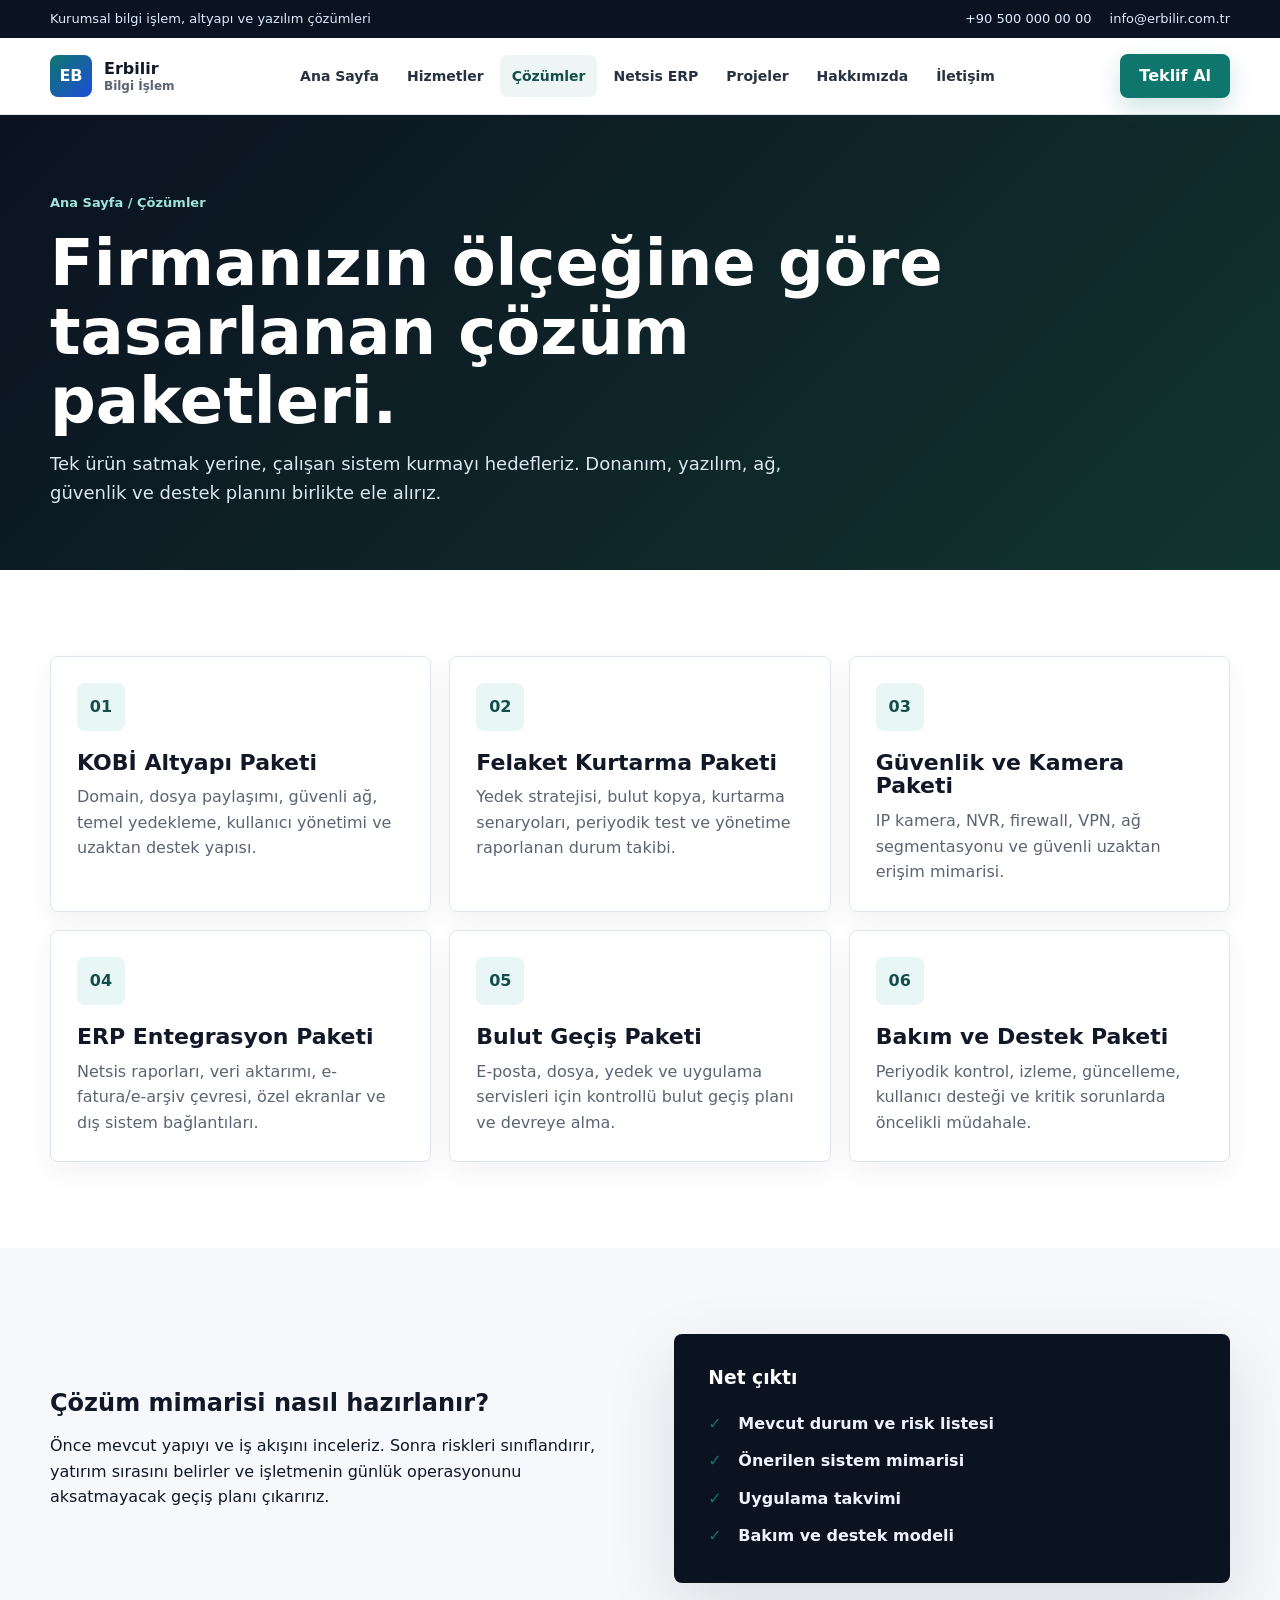
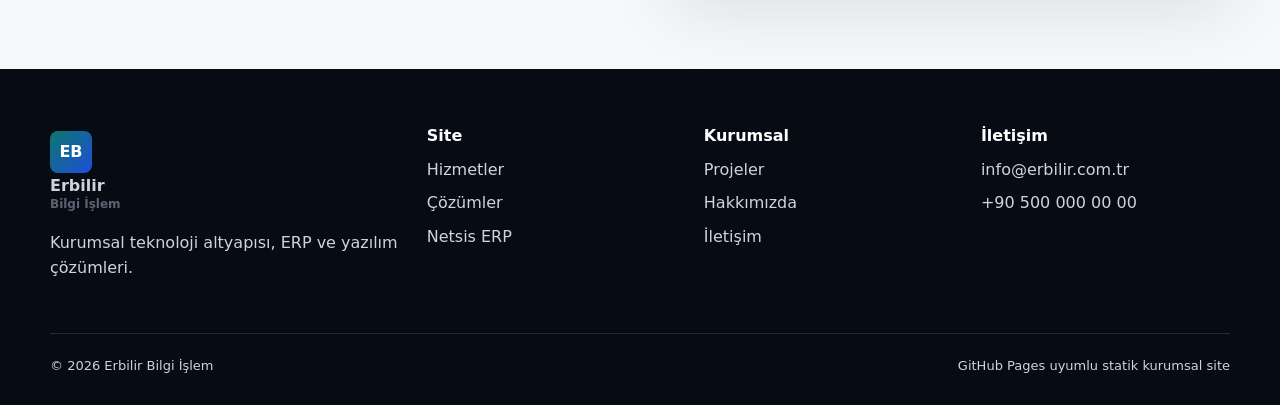
==== cozumler.html @ 72e5ed00 "Initial Erbilir corporate website" ====
<!doctype html>
<html lang="tr">
<head><meta charset="utf-8"><meta name="viewport" content="width=device-width, initial-scale=1"><title>Çözümler | Erbilir Bilgi İşlem</title><meta name="description" content="Erbilir'in kurumsal altyapı, yedekleme, güvenlik, kamera, ERP ve özel yazılım çözüm paketleri."><link rel="stylesheet" href="styles.css"></head>
<body>
  <div class="topbar"><div class="topbar-inner"><span>Kurumsal bilgi işlem, altyapı ve yazılım çözümleri</span><div class="topbar-links"><a href="tel:+905000000000">+90 500 000 00 00</a><a href="mailto:info@erbilir.com.tr">info@erbilir.com.tr</a></div></div></div>
  <header class="site-header"><div class="nav-inner"><a class="brand" href="index.html"><span class="brand-mark">EB</span><span>Erbilir<small>Bilgi İşlem</small></span></a><nav class="nav-links"><a href="index.html">Ana Sayfa</a><a href="hizmetler.html">Hizmetler</a><a href="cozumler.html">Çözümler</a><a href="netsis-erp.html">Netsis ERP</a><a href="projeler.html">Projeler</a><a href="hakkimizda.html">Hakkımızda</a><a href="iletisim.html">İletişim</a></nav><a class="nav-cta" href="iletisim.html">Teklif Al</a><button class="menu-toggle" type="button" aria-label="Menüyü aç">☰</button></div></header>
  <main>
    <section class="page-hero"><div class="container"><span class="breadcrumbs">Ana Sayfa / Çözümler</span><h1>Firmanızın ölçeğine göre tasarlanan çözüm paketleri.</h1><p>Tek ürün satmak yerine, çalışan sistem kurmayı hedefleriz. Donanım, yazılım, ağ, güvenlik ve destek planını birlikte ele alırız.</p></div></section>
    <section class="section">
      <div class="container">
        <div class="grid">
          <article class="card"><div class="icon">01</div><h3>KOBİ Altyapı Paketi</h3><p>Domain, dosya paylaşımı, güvenli ağ, temel yedekleme, kullanıcı yönetimi ve uzaktan destek yapısı.</p></article>
          <article class="card"><div class="icon">02</div><h3>Felaket Kurtarma Paketi</h3><p>Yedek stratejisi, bulut kopya, kurtarma senaryoları, periyodik test ve yönetime raporlanan durum takibi.</p></article>
          <article class="card"><div class="icon">03</div><h3>Güvenlik ve Kamera Paketi</h3><p>IP kamera, NVR, firewall, VPN, ağ segmentasyonu ve güvenli uzaktan erişim mimarisi.</p></article>
          <article class="card"><div class="icon">04</div><h3>ERP Entegrasyon Paketi</h3><p>Netsis raporları, veri aktarımı, e-fatura/e-arşiv çevresi, özel ekranlar ve dış sistem bağlantıları.</p></article>
          <article class="card"><div class="icon">05</div><h3>Bulut Geçiş Paketi</h3><p>E-posta, dosya, yedek ve uygulama servisleri için kontrollü bulut geçiş planı ve devreye alma.</p></article>
          <article class="card"><div class="icon">06</div><h3>Bakım ve Destek Paketi</h3><p>Periyodik kontrol, izleme, güncelleme, kullanıcı desteği ve kritik sorunlarda öncelikli müdahale.</p></article>
        </div>
      </div>
    </section>
    <section class="section alt"><div class="container split"><div><h2>Çözüm mimarisi nasıl hazırlanır?</h2><p>Önce mevcut yapıyı ve iş akışını inceleriz. Sonra riskleri sınıflandırır, yatırım sırasını belirler ve işletmenin günlük operasyonunu aksatmayacak geçiş planı çıkarırız.</p></div><div class="panel"><h3>Net çıktı</h3><ul class="check-list"><li>Mevcut durum ve risk listesi</li><li>Önerilen sistem mimarisi</li><li>Uygulama takvimi</li><li>Bakım ve destek modeli</li></ul></div></div></section>
  </main>
  <footer class="footer"><div class="container footer-grid"><div><a class="brand" href="index.html"><span class="brand-mark">EB</span><span>Erbilir<small>Bilgi İşlem</small></span></a><p>Kurumsal teknoloji altyapısı, ERP ve yazılım çözümleri.</p></div><div><strong>Site</strong><a href="hizmetler.html">Hizmetler</a><a href="cozumler.html">Çözümler</a><a href="netsis-erp.html">Netsis ERP</a></div><div><strong>Kurumsal</strong><a href="projeler.html">Projeler</a><a href="hakkimizda.html">Hakkımızda</a><a href="iletisim.html">İletişim</a></div><div><strong>İletişim</strong><a href="mailto:info@erbilir.com.tr">info@erbilir.com.tr</a><a href="tel:+905000000000">+90 500 000 00 00</a></div></div><div class="container footer-bottom"><span>© <span data-year></span> Erbilir Bilgi İşlem</span><span>GitHub Pages uyumlu statik kurumsal site</span></div></footer><script src="script.js"></script>
</body></html>
---- styles.css ----
:root {
  --ink: #111827;
  --muted: #5b6472;
  --line: #dfe5ec;
  --paper: #f6f8fb;
  --white: #ffffff;
  --brand: #0f766e;
  --brand-dark: #134e4a;
  --blue: #1d4ed8;
  --amber: #f59e0b;
  --shadow: 0 24px 70px rgba(17, 24, 39, .12);
  --radius: 8px;
}

* { box-sizing: border-box; }
html { scroll-behavior: smooth; }
body {
  margin: 0;
  color: var(--ink);
  background: var(--white);
  font-family: Inter, ui-sans-serif, system-ui, -apple-system, BlinkMacSystemFont, "Segoe UI", Arial, sans-serif;
  line-height: 1.6;
}
a { color: inherit; text-decoration: none; }
img { display: block; max-width: 100%; }

.topbar {
  background: #0b1220;
  color: #dbeafe;
  font-size: 13px;
}
.topbar-inner, .nav-inner, .container {
  width: min(1180px, calc(100% - 40px));
  margin: 0 auto;
}
.topbar-inner {
  min-height: 38px;
  display: flex;
  align-items: center;
  justify-content: space-between;
  gap: 18px;
}
.topbar-links { display: flex; gap: 18px; flex-wrap: wrap; }

.site-header {
  position: sticky;
  top: 0;
  z-index: 30;
  background: rgba(255, 255, 255, .94);
  border-bottom: 1px solid var(--line);
  backdrop-filter: blur(14px);
}
.nav-inner {
  height: 76px;
  display: flex;
  align-items: center;
  justify-content: space-between;
  gap: 22px;
}
.brand {
  display: inline-flex;
  align-items: center;
  gap: 12px;
  font-weight: 900;
  letter-spacing: 0;
}
.brand-mark {
  width: 42px;
  height: 42px;
  display: grid;
  place-items: center;
  color: #fff;
  border-radius: 8px;
  background: linear-gradient(135deg, var(--brand), var(--blue));
  font-weight: 900;
}
.brand small {
  display: block;
  color: var(--muted);
  font-size: 12px;
  font-weight: 700;
  margin-top: -4px;
}
.nav-links {
  display: flex;
  align-items: center;
  gap: 4px;
}
.nav-links a {
  padding: 10px 12px;
  border-radius: 8px;
  color: #263241;
  font-size: 14px;
  font-weight: 750;
}
.nav-links a:hover, .nav-links a.active { background: #eef6f5; color: var(--brand-dark); }
.nav-cta, .btn {
  display: inline-flex;
  align-items: center;
  justify-content: center;
  min-height: 44px;
  padding: 0 18px;
  border-radius: 8px;
  border: 1px solid transparent;
  background: var(--brand);
  color: #fff;
  font-weight: 850;
  box-shadow: 0 10px 24px rgba(15, 118, 110, .20);
}
.btn.secondary {
  background: #fff;
  color: var(--ink);
  border-color: var(--line);
  box-shadow: none;
}
.menu-toggle {
  display: none;
  width: 44px;
  height: 44px;
  border: 1px solid var(--line);
  border-radius: 8px;
  background: #fff;
  font-size: 24px;
}

.hero {
  position: relative;
  min-height: calc(100vh - 114px);
  display: grid;
  align-items: center;
  overflow: hidden;
  color: #fff;
  background: #0b1220;
}
.hero::before {
  content: "";
  position: absolute;
  inset: 0;
  background: linear-gradient(90deg, rgba(8, 15, 29, .88), rgba(8, 15, 29, .54), rgba(8, 15, 29, .22)), url("assets/img/erbilir-hero.png") center/cover no-repeat;
}
.hero .container {
  position: relative;
  padding: 80px 0 58px;
}
.eyebrow {
  display: inline-flex;
  gap: 8px;
  align-items: center;
  color: #9ee4dc;
  font-weight: 900;
  text-transform: uppercase;
  font-size: 12px;
  letter-spacing: .08em;
}
h1, h2, h3 { line-height: 1.08; margin: 0; letter-spacing: 0; }
.hero h1 {
  max-width: 820px;
  margin: 16px 0 20px;
  font-size: clamp(42px, 6vw, 82px);
}
.hero p {
  max-width: 690px;
  color: #dce7f3;
  font-size: 19px;
  margin: 0 0 30px;
}
.hero-actions { display: flex; gap: 12px; flex-wrap: wrap; }
.hero-metrics {
  display: grid;
  grid-template-columns: repeat(4, minmax(0, 1fr));
  gap: 1px;
  margin-top: 58px;
  border: 1px solid rgba(255,255,255,.18);
  background: rgba(255,255,255,.12);
  backdrop-filter: blur(12px);
}
.metric {
  padding: 22px;
  background: rgba(6, 12, 24, .35);
}
.metric strong { display: block; font-size: 28px; }
.metric span { color: #cbd5e1; font-size: 13px; font-weight: 750; }

.section { padding: 86px 0; }
.section.alt { background: var(--paper); }
.section-head {
  display: flex;
  justify-content: space-between;
  gap: 34px;
  align-items: end;
  margin-bottom: 34px;
}
.section-head h2 { font-size: clamp(30px, 4vw, 48px); max-width: 760px; }
.section-head p { color: var(--muted); max-width: 460px; margin: 0; }
.grid {
  display: grid;
  grid-template-columns: repeat(3, minmax(0, 1fr));
  gap: 18px;
}
.card {
  background: #fff;
  border: 1px solid var(--line);
  border-radius: var(--radius);
  padding: 26px;
  box-shadow: 0 10px 28px rgba(17, 24, 39, .05);
}
.card h3 { font-size: 22px; margin-bottom: 10px; }
.card p { color: var(--muted); margin: 0; }
.icon {
  width: 48px;
  height: 48px;
  display: grid;
  place-items: center;
  border-radius: 8px;
  background: #e8f7f5;
  color: var(--brand-dark);
  font-weight: 900;
  margin-bottom: 20px;
}
.split {
  display: grid;
  grid-template-columns: 1.02fr .98fr;
  gap: 46px;
  align-items: center;
}
.panel {
  background: #0b1220;
  color: #fff;
  border-radius: 8px;
  padding: 34px;
  box-shadow: var(--shadow);
}
.panel p { color: #cbd5e1; }
.check-list {
  display: grid;
  gap: 12px;
  padding: 0;
  margin: 22px 0 0;
  list-style: none;
}
.check-list li {
  padding-left: 30px;
  position: relative;
  color: #334155;
  font-weight: 650;
}
.check-list li::before {
  content: "✓";
  position: absolute;
  left: 0;
  color: var(--brand);
  font-weight: 900;
}
.panel .check-list li { color: #eef2ff; }

.page-hero {
  background: linear-gradient(135deg, #0b1220, #12342f);
  color: #fff;
  padding: 74px 0 62px;
}
.page-hero h1 { font-size: clamp(38px, 5vw, 64px); max-width: 900px; margin: 14px 0; }
.page-hero p { color: #dce7f3; max-width: 760px; font-size: 18px; margin: 0; }
.breadcrumbs { color: #9ee4dc; font-size: 13px; font-weight: 850; }

.service-row {
  display: grid;
  grid-template-columns: 280px 1fr;
  gap: 28px;
  padding: 28px 0;
  border-top: 1px solid var(--line);
}
.service-row h3 { font-size: 25px; }
.tags { display: flex; gap: 8px; flex-wrap: wrap; margin-top: 16px; }
.tag {
  border: 1px solid var(--line);
  border-radius: 999px;
  padding: 6px 10px;
  color: #465568;
  font-size: 13px;
  font-weight: 750;
  background: #fff;
}

.cta {
  background: #0b1220;
  color: #fff;
}
.cta .container {
  display: flex;
  justify-content: space-between;
  gap: 30px;
  align-items: center;
}
.cta h2 { font-size: clamp(30px, 4vw, 46px); max-width: 760px; }
.cta p { color: #cbd5e1; margin: 12px 0 0; max-width: 680px; }

.footer {
  background: #070b14;
  color: #cbd5e1;
  padding: 54px 0 28px;
}
.footer-grid {
  display: grid;
  grid-template-columns: 1.4fr repeat(3, 1fr);
  gap: 28px;
}
.footer h3, .footer strong { color: #fff; }
.footer a { display: block; color: #cbd5e1; margin: 8px 0; }
.footer-bottom {
  margin-top: 36px;
  padding-top: 22px;
  border-top: 1px solid rgba(255,255,255,.12);
  display: flex;
  justify-content: space-between;
  gap: 18px;
  flex-wrap: wrap;
  font-size: 13px;
}

.contact-grid {
  display: grid;
  grid-template-columns: .9fr 1.1fr;
  gap: 28px;
}
.form {
  display: grid;
  gap: 14px;
}
.form input, .form textarea, .form select {
  width: 100%;
  border: 1px solid var(--line);
  border-radius: 8px;
  min-height: 48px;
  padding: 12px 14px;
  font: inherit;
}
.form textarea { min-height: 150px; resize: vertical; }

@media (max-width: 920px) {
  .topbar-inner { align-items: flex-start; padding: 10px 0; flex-direction: column; }
  .menu-toggle { display: inline-grid; place-items: center; }
  .nav-links {
    position: fixed;
    inset: 114px 16px auto 16px;
    display: none;
    flex-direction: column;
    align-items: stretch;
    padding: 14px;
    background: #fff;
    border: 1px solid var(--line);
    border-radius: 8px;
    box-shadow: var(--shadow);
  }
  .nav-links.open { display: flex; }
  .nav-links a { padding: 13px 14px; }
  .nav-cta { display: none; }
  .hero-metrics, .grid, .split, .contact-grid, .footer-grid, .cta .container {
    grid-template-columns: 1fr;
  }
  .cta .container { display: grid; }
  .section-head { display: block; }
  .section-head p { margin-top: 14px; }
  .service-row { grid-template-columns: 1fr; gap: 10px; }
}

@media (max-width: 560px) {
  .topbar-inner, .nav-inner, .container { width: min(100% - 28px, 1180px); }
  .brand small { display: none; }
  .hero { min-height: auto; }
  .hero .container { padding: 68px 0 42px; }
  .hero-actions .btn { width: 100%; }
  .metric { padding: 18px; }
  .section { padding: 62px 0; }
  .card, .panel { padding: 22px; }
}
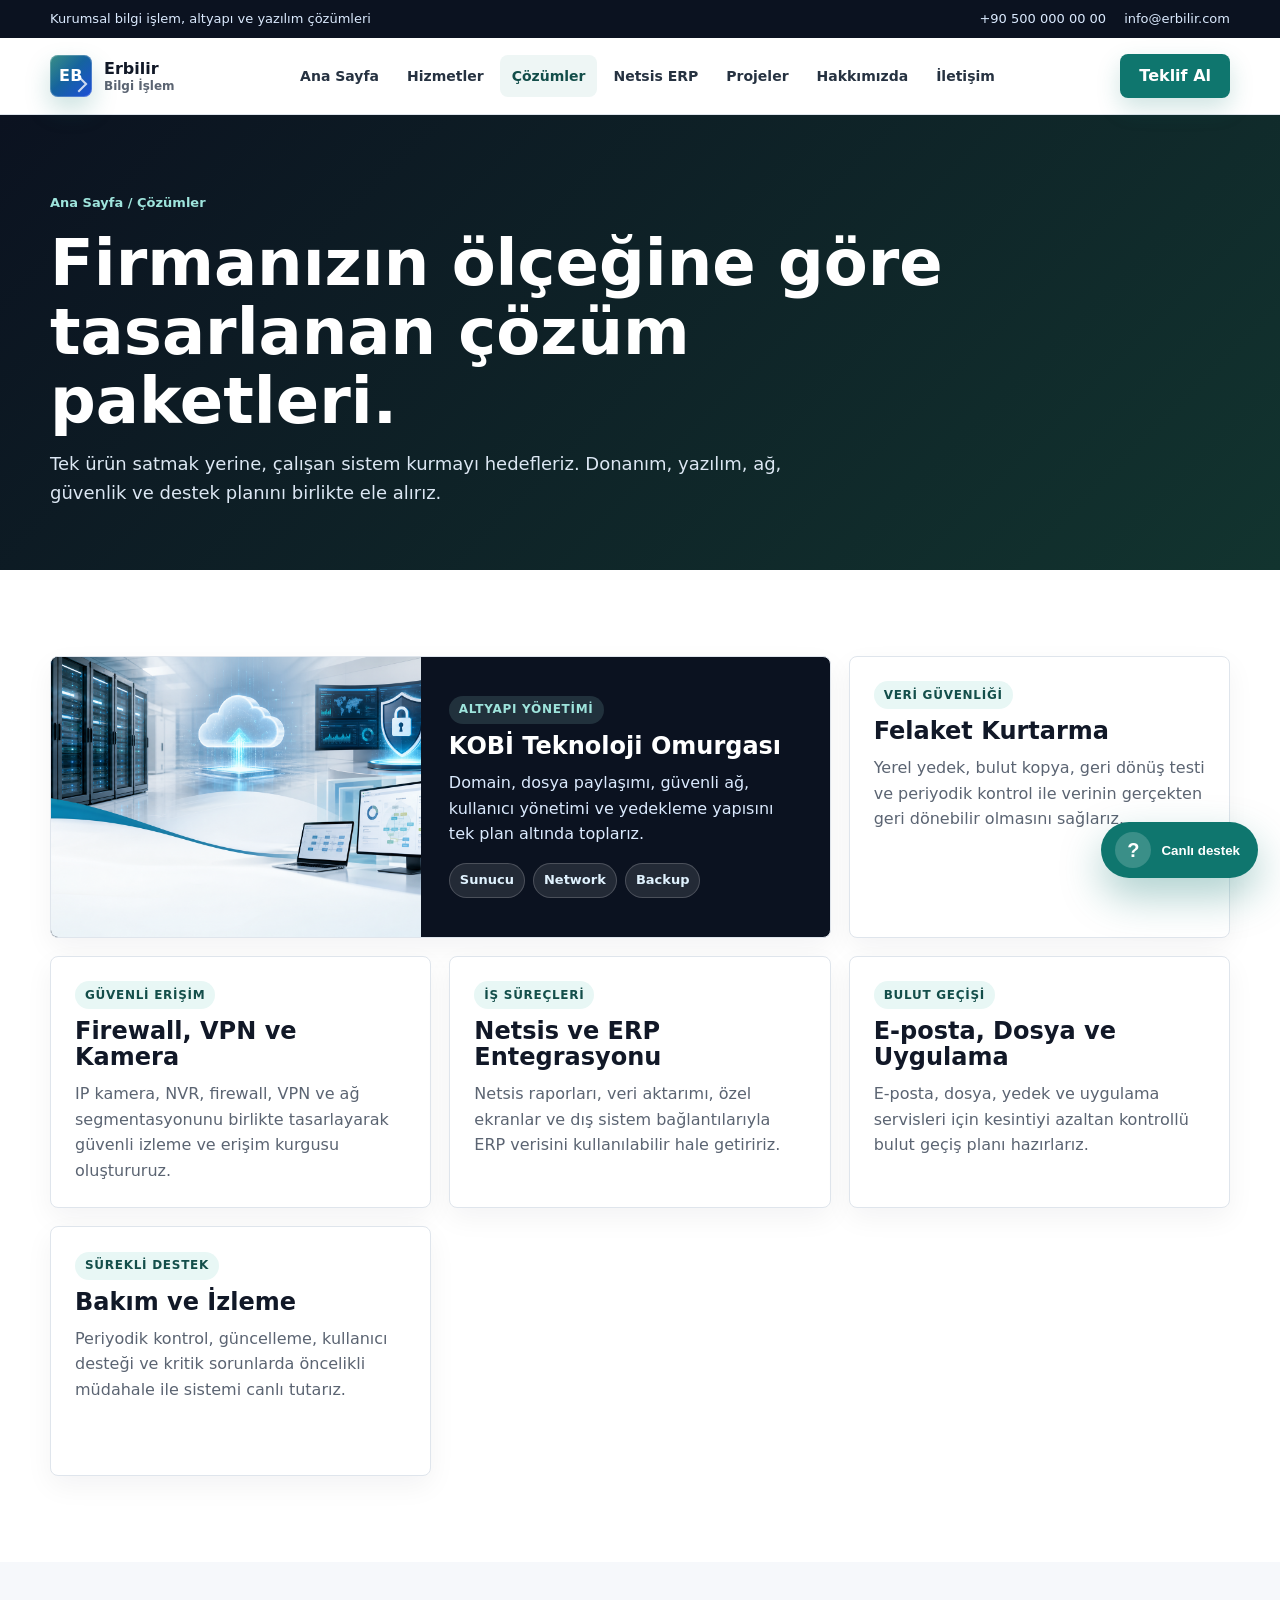
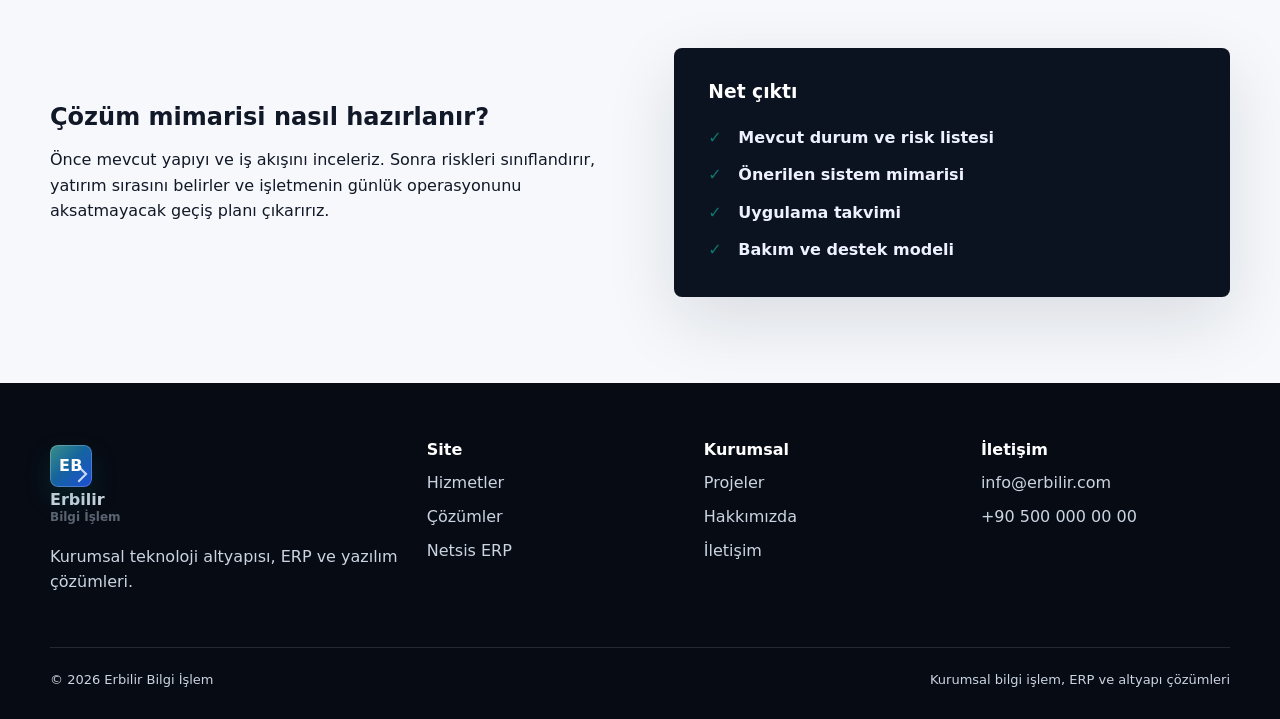
==== commit c2f3719e: "Refresh site visuals and support widget" ====
--- a/cozumler.html
+++ b/cozumler.html
@@ -1,24 +1,24 @@
 <!doctype html>
 <html lang="tr">
-<head><meta charset="utf-8"><meta name="viewport" content="width=device-width, initial-scale=1"><title>Çözümler | Erbilir Bilgi İşlem</title><meta name="description" content="Erbilir'in kurumsal altyapı, yedekleme, güvenlik, kamera, ERP ve özel yazılım çözüm paketleri."><link rel="stylesheet" href="styles.css"></head>
+<head><meta charset="utf-8"><meta name="viewport" content="width=device-width, initial-scale=1"><title>Çözümler | Erbilir Bilgi İşlem</title><meta name="description" content="Erbilir'in kurumsal altyapı, yedekleme, güvenlik, kamera, ERP ve özel yazılım çözüm paketleri."><link rel="icon" href="assets/img/erbilir-logo.svg" type="image/svg+xml"><link rel="stylesheet" href="styles.css"></head>
 <body>
-  <div class="topbar"><div class="topbar-inner"><span>Kurumsal bilgi işlem, altyapı ve yazılım çözümleri</span><div class="topbar-links"><a href="tel:+905000000000">+90 500 000 00 00</a><a href="mailto:info@erbilir.com.tr">info@erbilir.com.tr</a></div></div></div>
+  <div class="topbar"><div class="topbar-inner"><span>Kurumsal bilgi işlem, altyapı ve yazılım çözümleri</span><div class="topbar-links"><a href="tel:+905000000000">+90 500 000 00 00</a><a href="mailto:info@erbilir.com">info@erbilir.com</a></div></div></div>
   <header class="site-header"><div class="nav-inner"><a class="brand" href="index.html"><span class="brand-mark">EB</span><span>Erbilir<small>Bilgi İşlem</small></span></a><nav class="nav-links"><a href="index.html">Ana Sayfa</a><a href="hizmetler.html">Hizmetler</a><a href="cozumler.html">Çözümler</a><a href="netsis-erp.html">Netsis ERP</a><a href="projeler.html">Projeler</a><a href="hakkimizda.html">Hakkımızda</a><a href="iletisim.html">İletişim</a></nav><a class="nav-cta" href="iletisim.html">Teklif Al</a><button class="menu-toggle" type="button" aria-label="Menüyü aç">☰</button></div></header>
   <main>
     <section class="page-hero"><div class="container"><span class="breadcrumbs">Ana Sayfa / Çözümler</span><h1>Firmanızın ölçeğine göre tasarlanan çözüm paketleri.</h1><p>Tek ürün satmak yerine, çalışan sistem kurmayı hedefleriz. Donanım, yazılım, ağ, güvenlik ve destek planını birlikte ele alırız.</p></div></section>
     <section class="section">
       <div class="container">
-        <div class="grid">
-          <article class="card"><div class="icon">01</div><h3>KOBİ Altyapı Paketi</h3><p>Domain, dosya paylaşımı, güvenli ağ, temel yedekleme, kullanıcı yönetimi ve uzaktan destek yapısı.</p></article>
-          <article class="card"><div class="icon">02</div><h3>Felaket Kurtarma Paketi</h3><p>Yedek stratejisi, bulut kopya, kurtarma senaryoları, periyodik test ve yönetime raporlanan durum takibi.</p></article>
-          <article class="card"><div class="icon">03</div><h3>Güvenlik ve Kamera Paketi</h3><p>IP kamera, NVR, firewall, VPN, ağ segmentasyonu ve güvenli uzaktan erişim mimarisi.</p></article>
-          <article class="card"><div class="icon">04</div><h3>ERP Entegrasyon Paketi</h3><p>Netsis raporları, veri aktarımı, e-fatura/e-arşiv çevresi, özel ekranlar ve dış sistem bağlantıları.</p></article>
-          <article class="card"><div class="icon">05</div><h3>Bulut Geçiş Paketi</h3><p>E-posta, dosya, yedek ve uygulama servisleri için kontrollü bulut geçiş planı ve devreye alma.</p></article>
-          <article class="card"><div class="icon">06</div><h3>Bakım ve Destek Paketi</h3><p>Periyodik kontrol, izleme, güncelleme, kullanıcı desteği ve kritik sorunlarda öncelikli müdahale.</p></article>
+        <div class="visual-grid">
+          <article class="solution-card featured"><img src="assets/img/solutions-visual.png" alt="Sunucu, bulut yedekleme ve güvenlik altyapısı görseli"><div><span class="solution-kicker">Altyapı yönetimi</span><h3>KOBİ Teknoloji Omurgası</h3><p>Domain, dosya paylaşımı, güvenli ağ, kullanıcı yönetimi ve yedekleme yapısını tek plan altında toplarız.</p><div class="tags"><span class="tag">Sunucu</span><span class="tag">Network</span><span class="tag">Backup</span></div></div></article>
+          <article class="solution-card"><span class="solution-kicker">Veri güvenliği</span><h3>Felaket Kurtarma</h3><p>Yerel yedek, bulut kopya, geri dönüş testi ve periyodik kontrol ile verinin gerçekten geri dönebilir olmasını sağlarız.</p></article>
+          <article class="solution-card"><span class="solution-kicker">Güvenli erişim</span><h3>Firewall, VPN ve Kamera</h3><p>IP kamera, NVR, firewall, VPN ve ağ segmentasyonunu birlikte tasarlayarak güvenli izleme ve erişim kurgusu oluştururuz.</p></article>
+          <article class="solution-card"><span class="solution-kicker">İş süreçleri</span><h3>Netsis ve ERP Entegrasyonu</h3><p>Netsis raporları, veri aktarımı, özel ekranlar ve dış sistem bağlantılarıyla ERP verisini kullanılabilir hale getiririz.</p></article>
+          <article class="solution-card"><span class="solution-kicker">Bulut geçişi</span><h3>E-posta, Dosya ve Uygulama</h3><p>E-posta, dosya, yedek ve uygulama servisleri için kesintiyi azaltan kontrollü bulut geçiş planı hazırlarız.</p></article>
+          <article class="solution-card"><span class="solution-kicker">Sürekli destek</span><h3>Bakım ve İzleme</h3><p>Periyodik kontrol, güncelleme, kullanıcı desteği ve kritik sorunlarda öncelikli müdahale ile sistemi canlı tutarız.</p></article>
         </div>
       </div>
     </section>
     <section class="section alt"><div class="container split"><div><h2>Çözüm mimarisi nasıl hazırlanır?</h2><p>Önce mevcut yapıyı ve iş akışını inceleriz. Sonra riskleri sınıflandırır, yatırım sırasını belirler ve işletmenin günlük operasyonunu aksatmayacak geçiş planı çıkarırız.</p></div><div class="panel"><h3>Net çıktı</h3><ul class="check-list"><li>Mevcut durum ve risk listesi</li><li>Önerilen sistem mimarisi</li><li>Uygulama takvimi</li><li>Bakım ve destek modeli</li></ul></div></div></section>
   </main>
-  <footer class="footer"><div class="container footer-grid"><div><a class="brand" href="index.html"><span class="brand-mark">EB</span><span>Erbilir<small>Bilgi İşlem</small></span></a><p>Kurumsal teknoloji altyapısı, ERP ve yazılım çözümleri.</p></div><div><strong>Site</strong><a href="hizmetler.html">Hizmetler</a><a href="cozumler.html">Çözümler</a><a href="netsis-erp.html">Netsis ERP</a></div><div><strong>Kurumsal</strong><a href="projeler.html">Projeler</a><a href="hakkimizda.html">Hakkımızda</a><a href="iletisim.html">İletişim</a></div><div><strong>İletişim</strong><a href="mailto:info@erbilir.com.tr">info@erbilir.com.tr</a><a href="tel:+905000000000">+90 500 000 00 00</a></div></div><div class="container footer-bottom"><span>© <span data-year></span> Erbilir Bilgi İşlem</span><span>GitHub Pages uyumlu statik kurumsal site</span></div></footer><script src="script.js"></script>
+  <footer class="footer"><div class="container footer-grid"><div><a class="brand" href="index.html"><span class="brand-mark">EB</span><span>Erbilir<small>Bilgi İşlem</small></span></a><p>Kurumsal teknoloji altyapısı, ERP ve yazılım çözümleri.</p></div><div><strong>Site</strong><a href="hizmetler.html">Hizmetler</a><a href="cozumler.html">Çözümler</a><a href="netsis-erp.html">Netsis ERP</a></div><div><strong>Kurumsal</strong><a href="projeler.html">Projeler</a><a href="hakkimizda.html">Hakkımızda</a><a href="iletisim.html">İletişim</a></div><div><strong>İletişim</strong><a href="mailto:info@erbilir.com">info@erbilir.com</a><a href="tel:+905000000000">+90 500 000 00 00</a></div></div><div class="container footer-bottom"><span>© <span data-year></span> Erbilir Bilgi İşlem</span><span>Kurumsal bilgi işlem, ERP ve altyapı çözümleri</span></div></footer><script src="script.js"></script>
 </body></html>
--- a/styles.css
+++ b/styles.css
@@ -71,8 +71,26 @@
   place-items: center;
   color: #fff;
   border-radius: 8px;
-  background: linear-gradient(135deg, var(--brand), var(--blue));
+  background:
+    linear-gradient(135deg, rgba(255,255,255,.18), transparent 46%),
+    linear-gradient(135deg, var(--brand), var(--blue));
   font-weight: 900;
+  letter-spacing: .03em;
+  position: relative;
+  overflow: hidden;
+  box-shadow: inset 0 0 0 1px rgba(255,255,255,.22), 0 12px 26px rgba(15, 118, 110, .22);
+}
+.brand-mark::after {
+  content: "";
+  position: absolute;
+  right: 7px;
+  bottom: 7px;
+  width: 10px;
+  height: 10px;
+  border: 2px solid rgba(255,255,255,.78);
+  border-left: 0;
+  border-top: 0;
+  transform: rotate(-45deg);
 }
 .brand small {
   display: block;
@@ -197,6 +215,12 @@
   grid-template-columns: repeat(3, minmax(0, 1fr));
   gap: 18px;
 }
+.visual-grid,
+.project-grid {
+  display: grid;
+  grid-template-columns: repeat(3, minmax(0, 1fr));
+  gap: 18px;
+}
 .card {
   background: #fff;
   border: 1px solid var(--line);
@@ -216,6 +240,80 @@
   color: var(--brand-dark);
   font-weight: 900;
   margin-bottom: 20px;
+}
+.solution-card,
+.project-card {
+  min-height: 250px;
+  background: #fff;
+  border: 1px solid var(--line);
+  border-radius: 8px;
+  overflow: hidden;
+  box-shadow: 0 10px 28px rgba(17, 24, 39, .05);
+  padding: 24px;
+}
+.solution-card.featured,
+.project-card.wide {
+  grid-column: span 2;
+  padding: 0;
+  display: grid;
+  grid-template-columns: .95fr 1.05fr;
+  align-items: stretch;
+  background: #0b1220;
+  color: #fff;
+}
+.solution-card img,
+.project-card img {
+  width: 100%;
+  height: 100%;
+  min-height: 280px;
+  object-fit: cover;
+}
+.solution-card.featured > div,
+.project-card.wide > div {
+  padding: 28px;
+  align-self: center;
+}
+.solution-card h3,
+.project-card h3 {
+  font-size: 24px;
+  margin: 10px 0;
+}
+.solution-card p,
+.project-card p {
+  color: var(--muted);
+  margin: 0;
+}
+.solution-card.featured p,
+.project-card.wide p {
+  color: #dbeafe;
+}
+.solution-card.featured .tag {
+  background: rgba(255,255,255,.1);
+  border-color: rgba(255,255,255,.18);
+  color: #e0f2fe;
+}
+.solution-kicker,
+.project-type {
+  display: inline-flex;
+  align-items: center;
+  min-height: 28px;
+  padding: 0 10px;
+  border-radius: 999px;
+  background: #e8f7f5;
+  color: var(--brand-dark);
+  font-size: 12px;
+  font-weight: 900;
+  text-transform: uppercase;
+  letter-spacing: .06em;
+}
+.solution-card.featured .solution-kicker,
+.project-card.wide .solution-kicker {
+  background: rgba(158, 228, 220, .15);
+  color: #9ee4dc;
+}
+.project-type {
+  background: #eef2ff;
+  color: #1e3a8a;
 }
 .split {
   display: grid;
@@ -335,6 +433,115 @@
   font: inherit;
 }
 .form textarea { min-height: 150px; resize: vertical; }
+
+.support-widget {
+  position: fixed;
+  right: 22px;
+  bottom: 22px;
+  z-index: 80;
+  font: inherit;
+}
+.support-toggle {
+  min-height: 56px;
+  border: 0;
+  border-radius: 999px;
+  padding: 0 18px 0 14px;
+  display: inline-flex;
+  align-items: center;
+  gap: 10px;
+  background: #0f766e;
+  color: #fff;
+  font-weight: 900;
+  box-shadow: 0 18px 42px rgba(15, 118, 110, .34);
+  cursor: pointer;
+}
+.support-toggle-icon {
+  width: 36px;
+  height: 36px;
+  border-radius: 999px;
+  display: grid;
+  place-items: center;
+  background: rgba(255,255,255,.18);
+  font-size: 20px;
+  line-height: 1;
+}
+.support-panel {
+  position: absolute;
+  right: 0;
+  bottom: 72px;
+  width: min(360px, calc(100vw - 32px));
+  background: #fff;
+  color: var(--ink);
+  border: 1px solid var(--line);
+  border-radius: 8px;
+  overflow: hidden;
+  box-shadow: var(--shadow);
+  transform: translateY(12px);
+  opacity: 0;
+  pointer-events: none;
+  transition: opacity .18s ease, transform .18s ease;
+}
+.support-widget.open .support-panel {
+  transform: translateY(0);
+  opacity: 1;
+  pointer-events: auto;
+}
+.support-head {
+  padding: 18px;
+  background: #0b1220;
+  color: #fff;
+  display: flex;
+  align-items: flex-start;
+  justify-content: space-between;
+  gap: 16px;
+}
+.support-head strong { display: block; font-size: 17px; line-height: 1.2; }
+.support-head span { color: #cbd5e1; font-size: 13px; }
+.support-close {
+  width: 34px;
+  height: 34px;
+  border: 1px solid rgba(255,255,255,.2);
+  border-radius: 8px;
+  background: rgba(255,255,255,.08);
+  color: #fff;
+  font-size: 22px;
+  line-height: 1;
+  cursor: pointer;
+}
+.support-form {
+  display: grid;
+  gap: 10px;
+  padding: 16px;
+}
+.support-form input,
+.support-form textarea {
+  width: 100%;
+  border: 1px solid var(--line);
+  border-radius: 8px;
+  min-height: 44px;
+  padding: 10px 12px;
+  font: inherit;
+}
+.support-form textarea {
+  min-height: 96px;
+  resize: vertical;
+}
+.support-actions {
+  display: grid;
+  grid-template-columns: 1fr 1fr;
+  gap: 10px;
+}
+.support-actions .btn {
+  width: 100%;
+  min-height: 42px;
+  padding: 0 12px;
+  font-size: 14px;
+}
+.support-meta {
+  padding: 0 16px 16px;
+  color: var(--muted);
+  font-size: 12px;
+}
 
 @media (max-width: 920px) {
   .topbar-inner { align-items: flex-start; padding: 10px 0; flex-direction: column; }
@@ -354,8 +561,18 @@
   .nav-links.open { display: flex; }
   .nav-links a { padding: 13px 14px; }
   .nav-cta { display: none; }
-  .hero-metrics, .grid, .split, .contact-grid, .footer-grid, .cta .container {
+  .hero-metrics, .grid, .visual-grid, .project-grid, .split, .contact-grid, .footer-grid, .cta .container {
     grid-template-columns: 1fr;
+  }
+  .solution-card.featured,
+  .project-card.wide {
+    grid-column: auto;
+    grid-template-columns: 1fr;
+  }
+  .solution-card img,
+  .project-card img {
+    min-height: 220px;
+    aspect-ratio: 16 / 10;
   }
   .cta .container { display: grid; }
   .section-head { display: block; }
@@ -372,4 +589,16 @@
   .metric { padding: 18px; }
   .section { padding: 62px 0; }
   .card, .panel { padding: 22px; }
-}
+  .support-widget {
+    right: 14px;
+    bottom: 14px;
+  }
+  .support-toggle {
+    min-height: 52px;
+    padding-right: 14px;
+  }
+  .support-toggle-text { display: none; }
+  .support-panel {
+    bottom: 66px;
+  }
+}
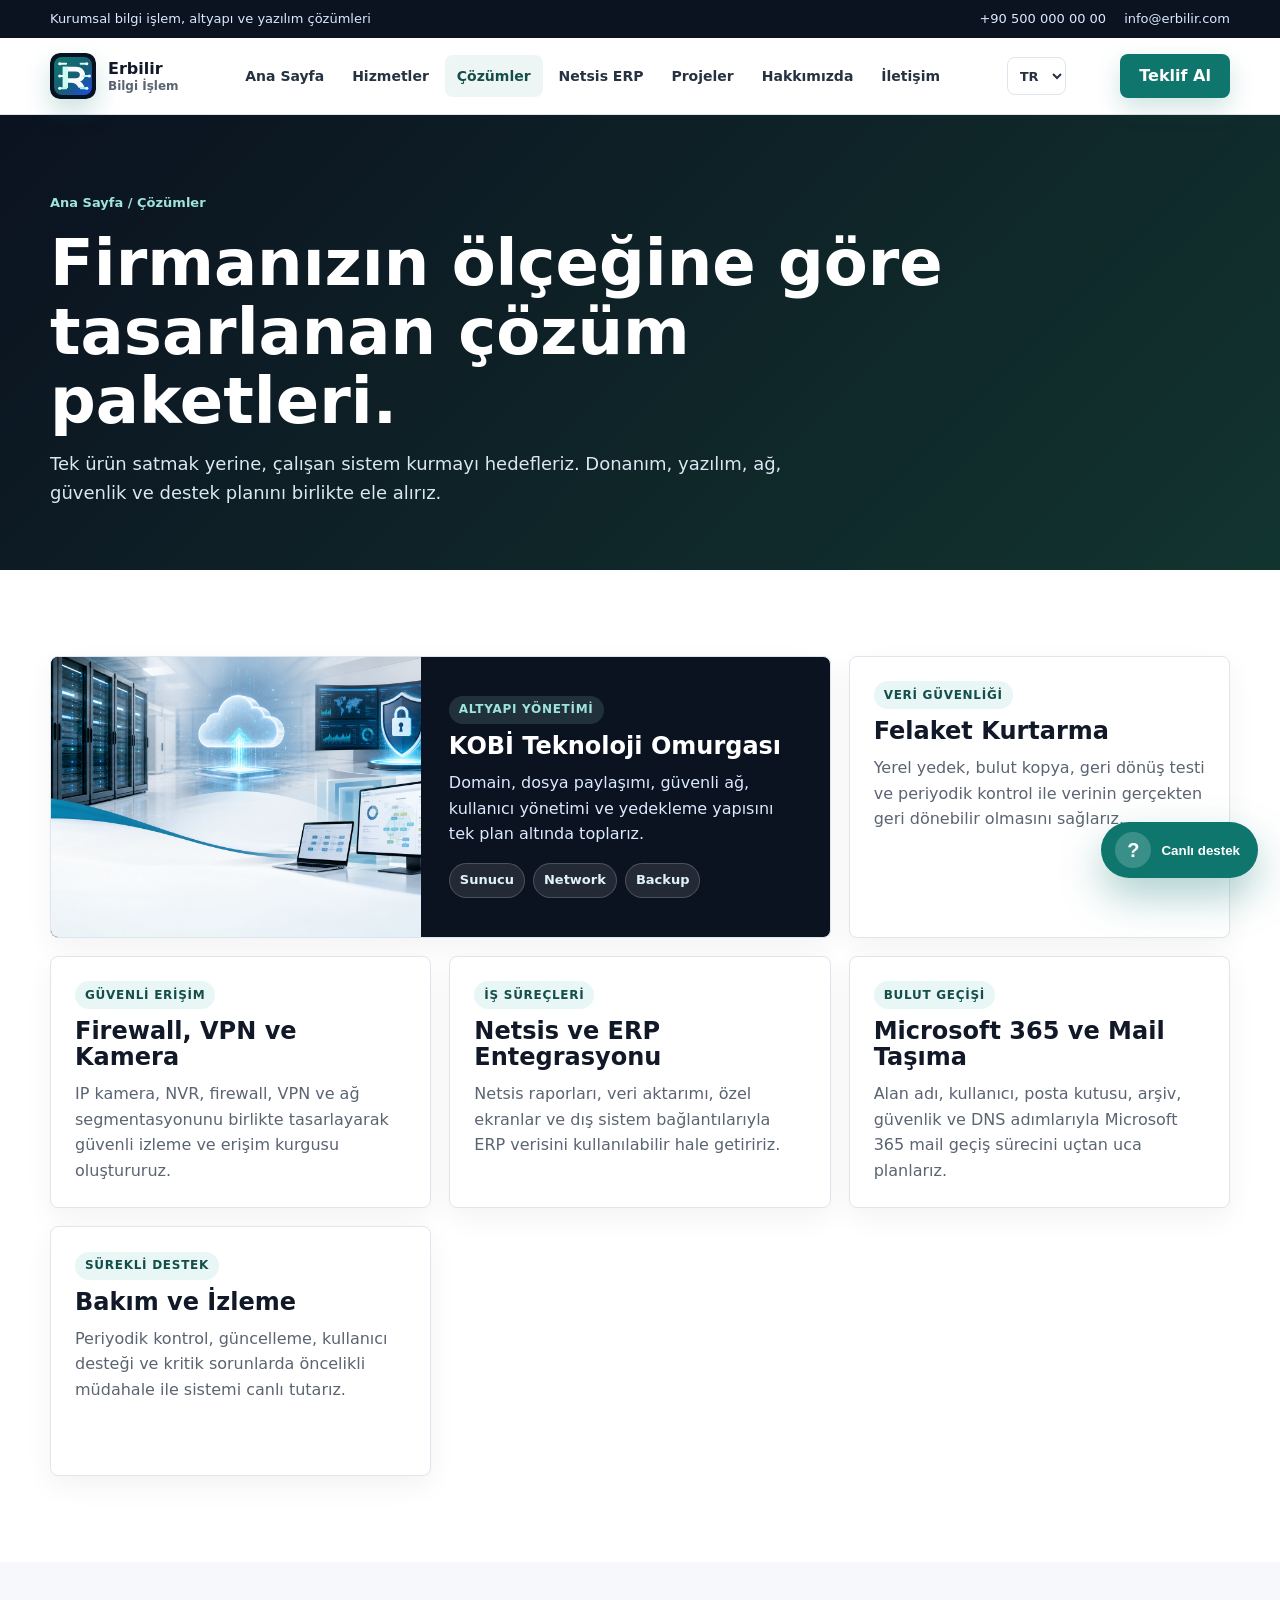
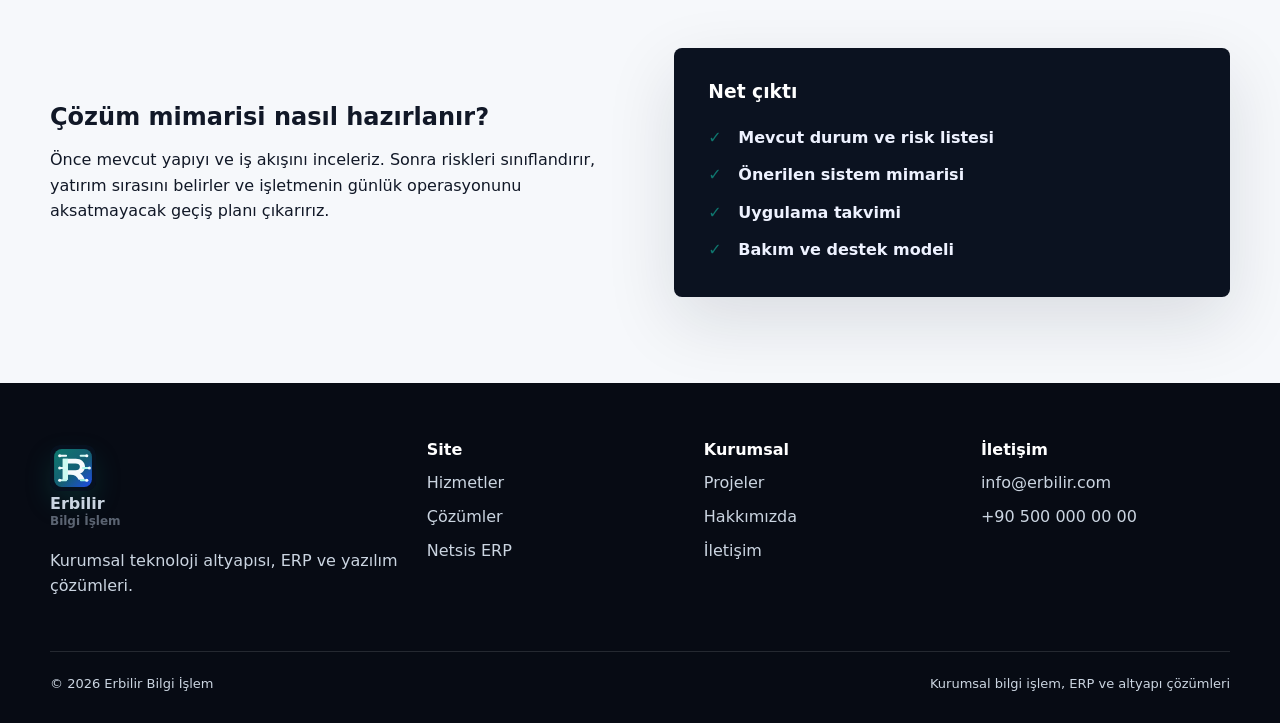
==== commit 00e0a04c: "Add ecosystem, language support, and richer visuals" ====
--- a/cozumler.html
+++ b/cozumler.html
@@ -3,7 +3,7 @@
 <head><meta charset="utf-8"><meta name="viewport" content="width=device-width, initial-scale=1"><title>Çözümler | Erbilir Bilgi İşlem</title><meta name="description" content="Erbilir'in kurumsal altyapı, yedekleme, güvenlik, kamera, ERP ve özel yazılım çözüm paketleri."><link rel="icon" href="assets/img/erbilir-logo.svg" type="image/svg+xml"><link rel="stylesheet" href="styles.css"></head>
 <body>
   <div class="topbar"><div class="topbar-inner"><span>Kurumsal bilgi işlem, altyapı ve yazılım çözümleri</span><div class="topbar-links"><a href="tel:+905000000000">+90 500 000 00 00</a><a href="mailto:info@erbilir.com">info@erbilir.com</a></div></div></div>
-  <header class="site-header"><div class="nav-inner"><a class="brand" href="index.html"><span class="brand-mark">EB</span><span>Erbilir<small>Bilgi İşlem</small></span></a><nav class="nav-links"><a href="index.html">Ana Sayfa</a><a href="hizmetler.html">Hizmetler</a><a href="cozumler.html">Çözümler</a><a href="netsis-erp.html">Netsis ERP</a><a href="projeler.html">Projeler</a><a href="hakkimizda.html">Hakkımızda</a><a href="iletisim.html">İletişim</a></nav><a class="nav-cta" href="iletisim.html">Teklif Al</a><button class="menu-toggle" type="button" aria-label="Menüyü aç">☰</button></div></header>
+  <header class="site-header"><div class="nav-inner"><a class="brand" href="index.html"><span class="brand-mark"><img src="assets/img/erbilir-logo.svg" alt="" aria-hidden="true"></span><span>Erbilir<small>Bilgi İşlem</small></span></a><nav class="nav-links"><a href="index.html">Ana Sayfa</a><a href="hizmetler.html">Hizmetler</a><a href="cozumler.html">Çözümler</a><a href="netsis-erp.html">Netsis ERP</a><a href="projeler.html">Projeler</a><a href="hakkimizda.html">Hakkımızda</a><a href="iletisim.html">İletişim</a></nav><a class="nav-cta" href="iletisim.html">Teklif Al</a><button class="menu-toggle" type="button" aria-label="Menüyü aç">☰</button></div></header>
   <main>
     <section class="page-hero"><div class="container"><span class="breadcrumbs">Ana Sayfa / Çözümler</span><h1>Firmanızın ölçeğine göre tasarlanan çözüm paketleri.</h1><p>Tek ürün satmak yerine, çalışan sistem kurmayı hedefleriz. Donanım, yazılım, ağ, güvenlik ve destek planını birlikte ele alırız.</p></div></section>
     <section class="section">
@@ -13,12 +13,12 @@
           <article class="solution-card"><span class="solution-kicker">Veri güvenliği</span><h3>Felaket Kurtarma</h3><p>Yerel yedek, bulut kopya, geri dönüş testi ve periyodik kontrol ile verinin gerçekten geri dönebilir olmasını sağlarız.</p></article>
           <article class="solution-card"><span class="solution-kicker">Güvenli erişim</span><h3>Firewall, VPN ve Kamera</h3><p>IP kamera, NVR, firewall, VPN ve ağ segmentasyonunu birlikte tasarlayarak güvenli izleme ve erişim kurgusu oluştururuz.</p></article>
           <article class="solution-card"><span class="solution-kicker">İş süreçleri</span><h3>Netsis ve ERP Entegrasyonu</h3><p>Netsis raporları, veri aktarımı, özel ekranlar ve dış sistem bağlantılarıyla ERP verisini kullanılabilir hale getiririz.</p></article>
-          <article class="solution-card"><span class="solution-kicker">Bulut geçişi</span><h3>E-posta, Dosya ve Uygulama</h3><p>E-posta, dosya, yedek ve uygulama servisleri için kesintiyi azaltan kontrollü bulut geçiş planı hazırlarız.</p></article>
+          <article class="solution-card"><span class="solution-kicker">Bulut geçişi</span><h3>Microsoft 365 ve Mail Taşıma</h3><p>Alan adı, kullanıcı, posta kutusu, arşiv, güvenlik ve DNS adımlarıyla Microsoft 365 mail geçiş sürecini uçtan uca planlarız.</p></article>
           <article class="solution-card"><span class="solution-kicker">Sürekli destek</span><h3>Bakım ve İzleme</h3><p>Periyodik kontrol, güncelleme, kullanıcı desteği ve kritik sorunlarda öncelikli müdahale ile sistemi canlı tutarız.</p></article>
         </div>
       </div>
     </section>
     <section class="section alt"><div class="container split"><div><h2>Çözüm mimarisi nasıl hazırlanır?</h2><p>Önce mevcut yapıyı ve iş akışını inceleriz. Sonra riskleri sınıflandırır, yatırım sırasını belirler ve işletmenin günlük operasyonunu aksatmayacak geçiş planı çıkarırız.</p></div><div class="panel"><h3>Net çıktı</h3><ul class="check-list"><li>Mevcut durum ve risk listesi</li><li>Önerilen sistem mimarisi</li><li>Uygulama takvimi</li><li>Bakım ve destek modeli</li></ul></div></div></section>
   </main>
-  <footer class="footer"><div class="container footer-grid"><div><a class="brand" href="index.html"><span class="brand-mark">EB</span><span>Erbilir<small>Bilgi İşlem</small></span></a><p>Kurumsal teknoloji altyapısı, ERP ve yazılım çözümleri.</p></div><div><strong>Site</strong><a href="hizmetler.html">Hizmetler</a><a href="cozumler.html">Çözümler</a><a href="netsis-erp.html">Netsis ERP</a></div><div><strong>Kurumsal</strong><a href="projeler.html">Projeler</a><a href="hakkimizda.html">Hakkımızda</a><a href="iletisim.html">İletişim</a></div><div><strong>İletişim</strong><a href="mailto:info@erbilir.com">info@erbilir.com</a><a href="tel:+905000000000">+90 500 000 00 00</a></div></div><div class="container footer-bottom"><span>© <span data-year></span> Erbilir Bilgi İşlem</span><span>Kurumsal bilgi işlem, ERP ve altyapı çözümleri</span></div></footer><script src="script.js"></script>
+  <footer class="footer"><div class="container footer-grid"><div><a class="brand" href="index.html"><span class="brand-mark"><img src="assets/img/erbilir-logo.svg" alt="" aria-hidden="true"></span><span>Erbilir<small>Bilgi İşlem</small></span></a><p>Kurumsal teknoloji altyapısı, ERP ve yazılım çözümleri.</p></div><div><strong>Site</strong><a href="hizmetler.html">Hizmetler</a><a href="cozumler.html">Çözümler</a><a href="netsis-erp.html">Netsis ERP</a></div><div><strong>Kurumsal</strong><a href="projeler.html">Projeler</a><a href="hakkimizda.html">Hakkımızda</a><a href="iletisim.html">İletişim</a></div><div><strong>İletişim</strong><a href="mailto:info@erbilir.com">info@erbilir.com</a><a href="tel:+905000000000">+90 500 000 00 00</a></div></div><div class="container footer-bottom"><span>© <span data-year></span> Erbilir Bilgi İşlem</span><span>Kurumsal bilgi işlem, ERP ve altyapı çözümleri</span></div></footer><script src="script.js"></script>
 </body></html>
--- a/styles.css
+++ b/styles.css
@@ -65,33 +65,15 @@
   letter-spacing: 0;
 }
 .brand-mark {
-  width: 42px;
-  height: 42px;
+  width: 46px;
+  height: 46px;
   display: grid;
   place-items: center;
-  color: #fff;
-  border-radius: 8px;
-  background:
-    linear-gradient(135deg, rgba(255,255,255,.18), transparent 46%),
-    linear-gradient(135deg, var(--brand), var(--blue));
-  font-weight: 900;
-  letter-spacing: .03em;
-  position: relative;
+  border-radius: 10px;
   overflow: hidden;
-  box-shadow: inset 0 0 0 1px rgba(255,255,255,.22), 0 12px 26px rgba(15, 118, 110, .22);
-}
-.brand-mark::after {
-  content: "";
-  position: absolute;
-  right: 7px;
-  bottom: 7px;
-  width: 10px;
-  height: 10px;
-  border: 2px solid rgba(255,255,255,.78);
-  border-left: 0;
-  border-top: 0;
-  transform: rotate(-45deg);
-}
+  box-shadow: 0 12px 26px rgba(15, 118, 110, .22);
+}
+.brand-mark img { width: 100%; height: 100%; object-fit: cover; }
 .brand small {
   display: block;
   color: var(--muted);
@@ -216,7 +198,8 @@
   gap: 18px;
 }
 .visual-grid,
-.project-grid {
+.project-grid,
+.service-card-grid {
   display: grid;
   grid-template-columns: repeat(3, minmax(0, 1fr));
   gap: 18px;
@@ -242,13 +225,26 @@
   margin-bottom: 20px;
 }
 .solution-card,
-.project-card {
+.project-card,
+.service-card {
   min-height: 250px;
   background: #fff;
   border: 1px solid var(--line);
   border-radius: 8px;
   overflow: hidden;
   box-shadow: 0 10px 28px rgba(17, 24, 39, .05);
+  padding: 24px;
+}
+.service-card {
+  padding: 0;
+  overflow: hidden;
+}
+.service-card img {
+  width: 100%;
+  aspect-ratio: 16 / 10;
+  object-fit: cover;
+}
+.service-card > div {
   padding: 24px;
 }
 .solution-card.featured,
@@ -268,18 +264,33 @@
   min-height: 280px;
   object-fit: cover;
 }
+.project-card:not(.wide) {
+  padding: 0;
+  display: flex;
+  flex-direction: column;
+}
+.project-card:not(.wide) img {
+  min-height: auto;
+  height: auto;
+  aspect-ratio: 16 / 10;
+}
+.project-card-body {
+  padding: 22px;
+}
 .solution-card.featured > div,
 .project-card.wide > div {
   padding: 28px;
   align-self: center;
 }
 .solution-card h3,
-.project-card h3 {
+.project-card h3,
+.service-card h3 {
   font-size: 24px;
   margin: 10px 0;
 }
 .solution-card p,
-.project-card p {
+.project-card p,
+.service-card p {
   color: var(--muted);
   margin: 0;
 }
@@ -314,6 +325,36 @@
 .project-type {
   background: #eef2ff;
   color: #1e3a8a;
+}
+.partner-grid {
+  display: grid;
+  grid-template-columns: repeat(4, minmax(0, 1fr));
+  gap: 14px;
+}
+.partner-card {
+  min-height: 88px;
+  display: grid;
+  place-items: center;
+  padding: 18px;
+  border: 1px solid var(--line);
+  border-radius: 8px;
+  background: #fff;
+  color: #172033;
+  font-weight: 900;
+  font-size: 18px;
+  text-align: center;
+  box-shadow: 0 10px 28px rgba(17, 24, 39, .04);
+}
+.language-select {
+  min-height: 38px;
+  border: 1px solid var(--line);
+  border-radius: 8px;
+  background: #fff;
+  color: #263241;
+  font: inherit;
+  font-size: 13px;
+  font-weight: 800;
+  padding: 0 8px;
 }
 .split {
   display: grid;
@@ -561,7 +602,7 @@
   .nav-links.open { display: flex; }
   .nav-links a { padding: 13px 14px; }
   .nav-cta { display: none; }
-  .hero-metrics, .grid, .visual-grid, .project-grid, .split, .contact-grid, .footer-grid, .cta .container {
+  .hero-metrics, .grid, .visual-grid, .project-grid, .service-card-grid, .partner-grid, .split, .contact-grid, .footer-grid, .cta .container {
     grid-template-columns: 1fr;
   }
   .solution-card.featured,
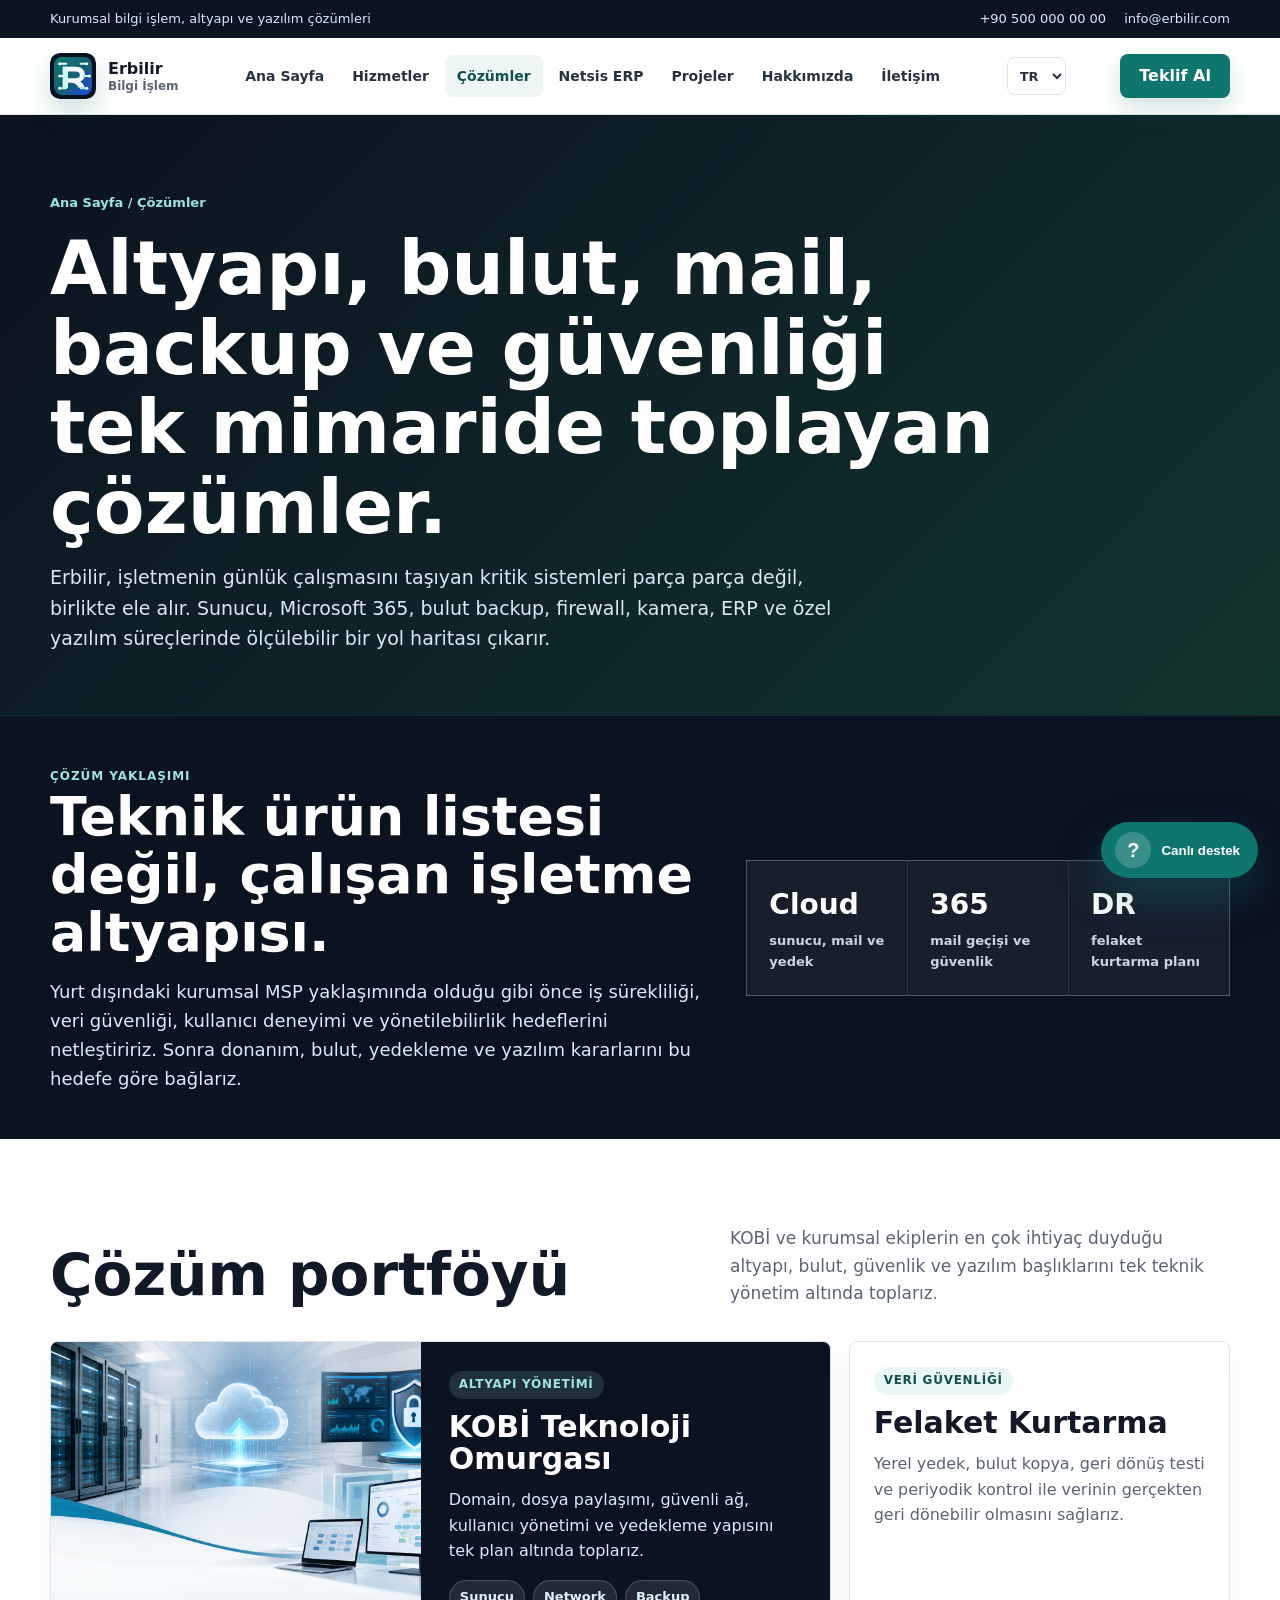
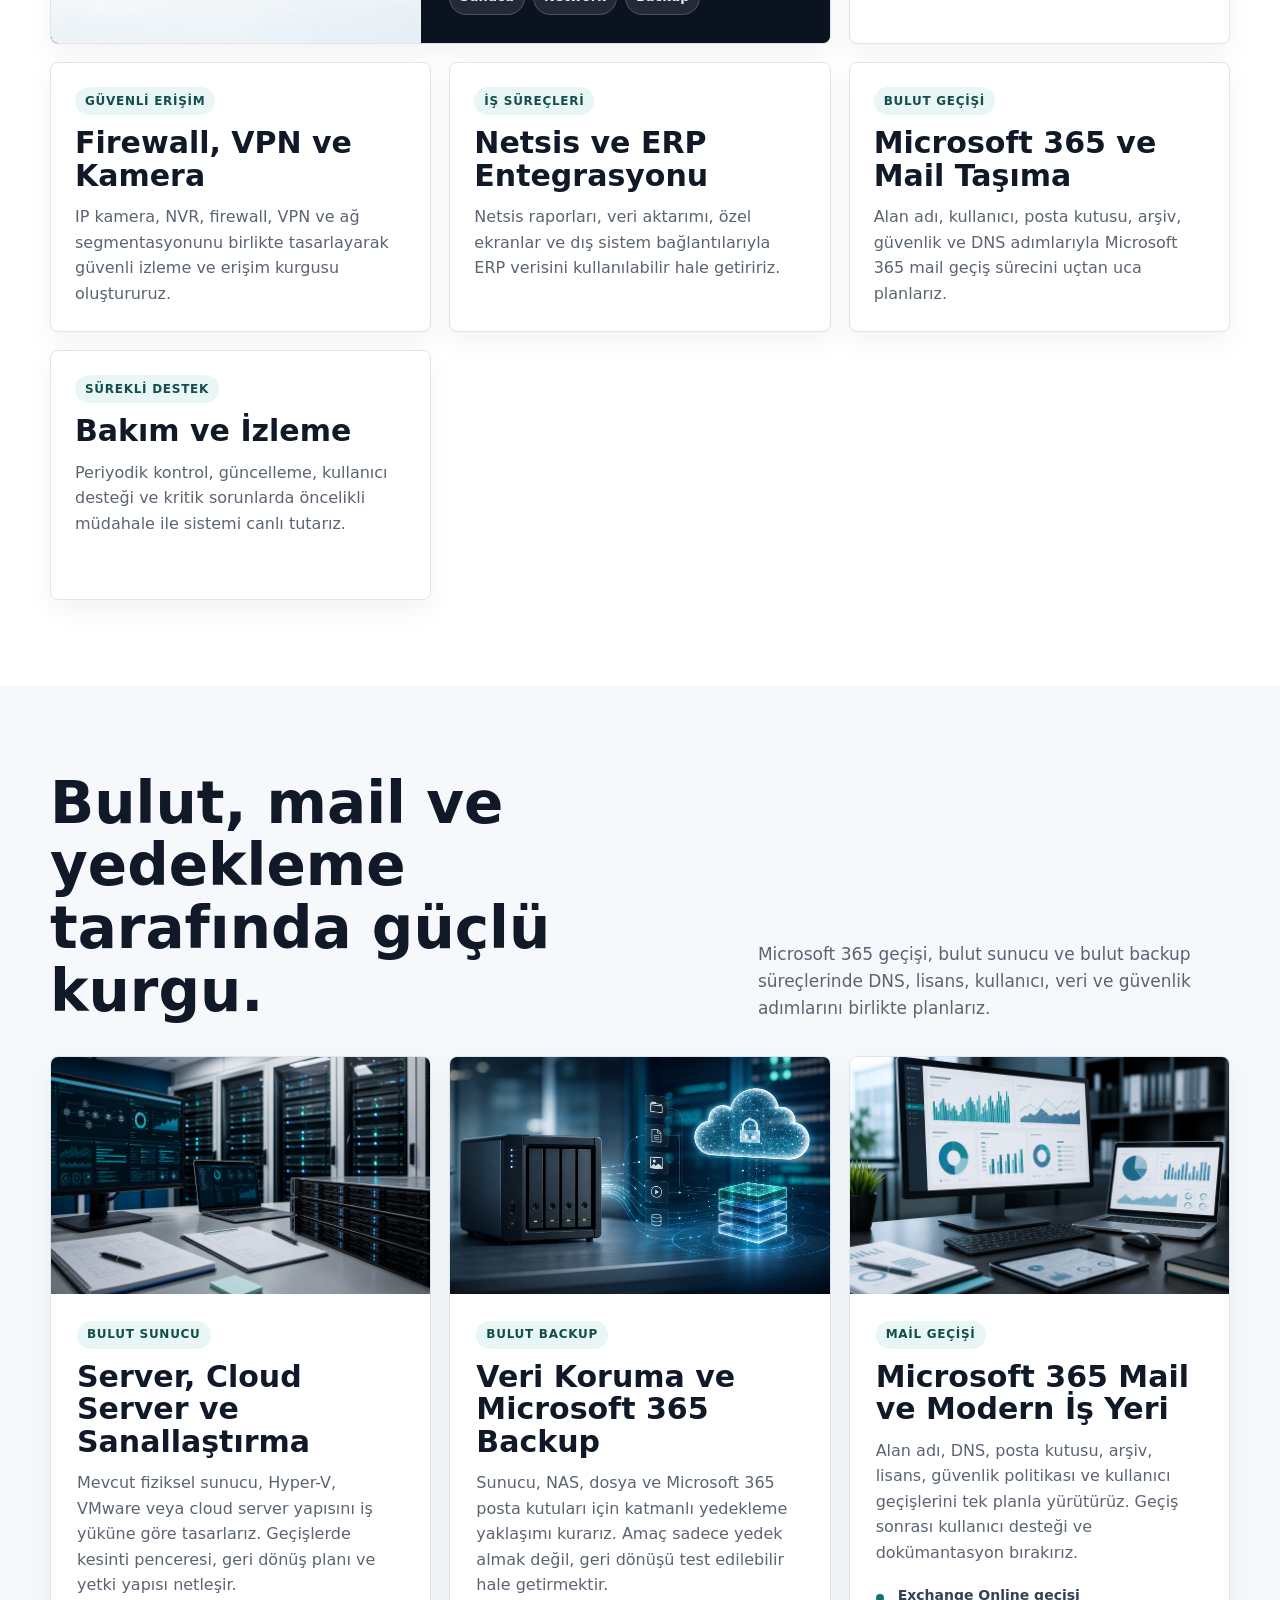
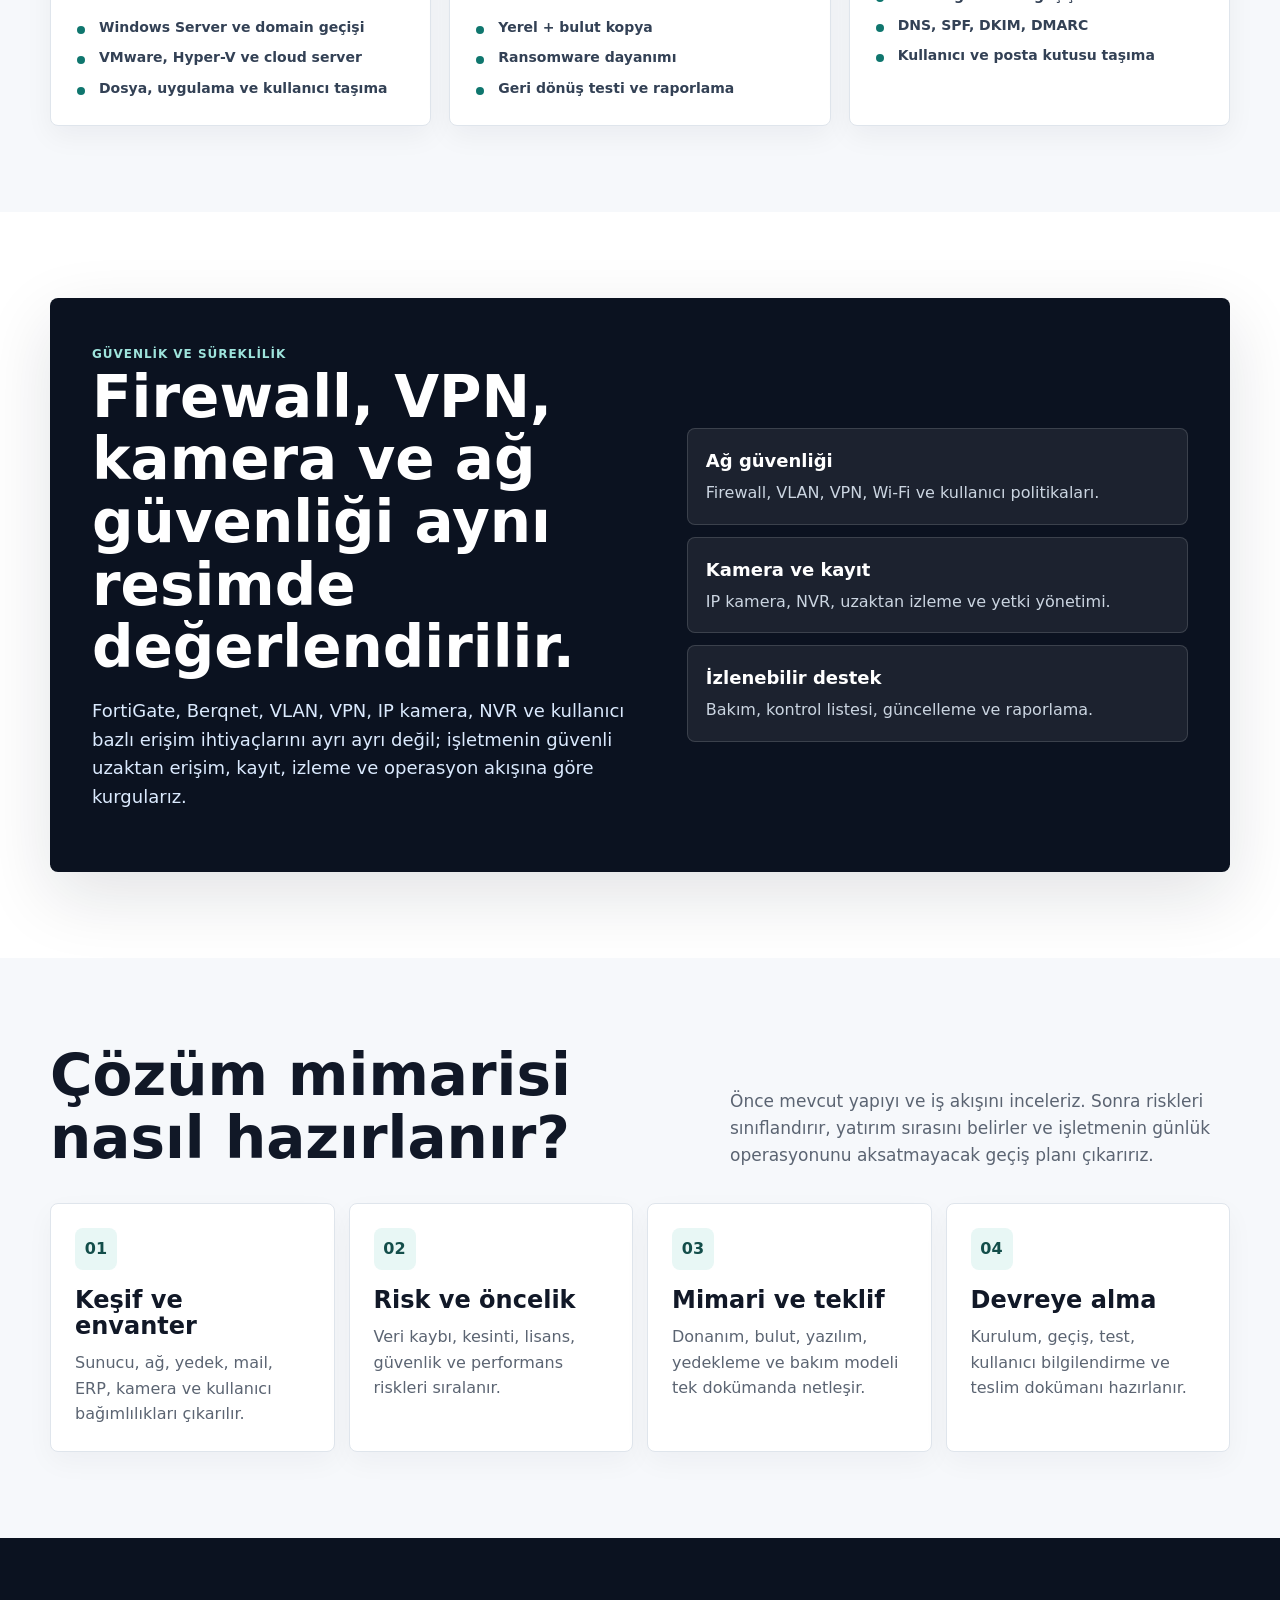
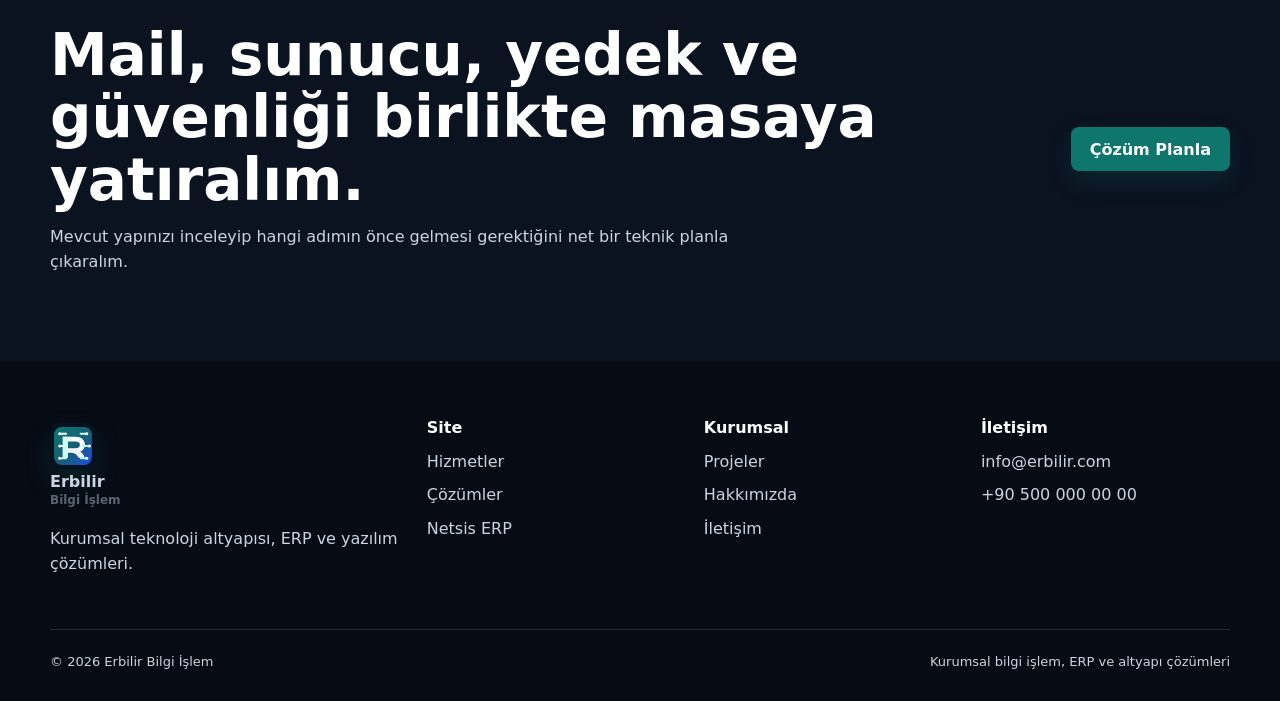
==== commit f775827a: "Enhance solutions page structure" ====
--- a/cozumler.html
+++ b/cozumler.html
@@ -5,9 +5,24 @@
   <div class="topbar"><div class="topbar-inner"><span>Kurumsal bilgi işlem, altyapı ve yazılım çözümleri</span><div class="topbar-links"><a href="tel:+905000000000">+90 500 000 00 00</a><a href="mailto:info@erbilir.com">info@erbilir.com</a></div></div></div>
   <header class="site-header"><div class="nav-inner"><a class="brand" href="index.html"><span class="brand-mark"><img src="assets/img/erbilir-logo.svg" alt="" aria-hidden="true"></span><span>Erbilir<small>Bilgi İşlem</small></span></a><nav class="nav-links"><a href="index.html">Ana Sayfa</a><a href="hizmetler.html">Hizmetler</a><a href="cozumler.html">Çözümler</a><a href="netsis-erp.html">Netsis ERP</a><a href="projeler.html">Projeler</a><a href="hakkimizda.html">Hakkımızda</a><a href="iletisim.html">İletişim</a></nav><a class="nav-cta" href="iletisim.html">Teklif Al</a><button class="menu-toggle" type="button" aria-label="Menüyü aç">☰</button></div></header>
   <main>
-    <section class="page-hero"><div class="container"><span class="breadcrumbs">Ana Sayfa / Çözümler</span><h1>Firmanızın ölçeğine göre tasarlanan çözüm paketleri.</h1><p>Tek ürün satmak yerine, çalışan sistem kurmayı hedefleriz. Donanım, yazılım, ağ, güvenlik ve destek planını birlikte ele alırız.</p></div></section>
+    <section class="page-hero"><div class="container"><span class="breadcrumbs">Ana Sayfa / Çözümler</span><h1>Altyapı, bulut, mail, backup ve güvenliği tek mimaride toplayan çözümler.</h1><p>Erbilir, işletmenin günlük çalışmasını taşıyan kritik sistemleri parça parça değil, birlikte ele alır. Sunucu, Microsoft 365, bulut backup, firewall, kamera, ERP ve özel yazılım süreçlerinde ölçülebilir bir yol haritası çıkarır.</p></div></section>
+    <section class="solution-overview">
+      <div class="container overview-grid">
+        <div class="overview-copy">
+          <span class="eyebrow">Çözüm yaklaşımı</span>
+          <h2>Teknik ürün listesi değil, çalışan işletme altyapısı.</h2>
+          <p>Yurt dışındaki kurumsal MSP yaklaşımında olduğu gibi önce iş sürekliliği, veri güvenliği, kullanıcı deneyimi ve yönetilebilirlik hedeflerini netleştiririz. Sonra donanım, bulut, yedekleme ve yazılım kararlarını bu hedefe göre bağlarız.</p>
+        </div>
+        <div class="overview-stats">
+          <div><strong>Cloud</strong><span>sunucu, mail ve yedek</span></div>
+          <div><strong>365</strong><span>mail geçişi ve güvenlik</span></div>
+          <div><strong>DR</strong><span>felaket kurtarma planı</span></div>
+        </div>
+      </div>
+    </section>
     <section class="section">
       <div class="container">
+        <div class="section-head"><h2>Çözüm portföyü</h2><p>KOBİ ve kurumsal ekiplerin en çok ihtiyaç duyduğu altyapı, bulut, güvenlik ve yazılım başlıklarını tek teknik yönetim altında toplarız.</p></div>
         <div class="visual-grid">
           <article class="solution-card featured"><img src="assets/img/solutions-visual.png" alt="Sunucu, bulut yedekleme ve güvenlik altyapısı görseli"><div><span class="solution-kicker">Altyapı yönetimi</span><h3>KOBİ Teknoloji Omurgası</h3><p>Domain, dosya paylaşımı, güvenli ağ, kullanıcı yönetimi ve yedekleme yapısını tek plan altında toplarız.</p><div class="tags"><span class="tag">Sunucu</span><span class="tag">Network</span><span class="tag">Backup</span></div></div></article>
           <article class="solution-card"><span class="solution-kicker">Veri güvenliği</span><h3>Felaket Kurtarma</h3><p>Yerel yedek, bulut kopya, geri dönüş testi ve periyodik kontrol ile verinin gerçekten geri dönebilir olmasını sağlarız.</p></article>
@@ -18,7 +33,42 @@
         </div>
       </div>
     </section>
-    <section class="section alt"><div class="container split"><div><h2>Çözüm mimarisi nasıl hazırlanır?</h2><p>Önce mevcut yapıyı ve iş akışını inceleriz. Sonra riskleri sınıflandırır, yatırım sırasını belirler ve işletmenin günlük operasyonunu aksatmayacak geçiş planı çıkarırız.</p></div><div class="panel"><h3>Net çıktı</h3><ul class="check-list"><li>Mevcut durum ve risk listesi</li><li>Önerilen sistem mimarisi</li><li>Uygulama takvimi</li><li>Bakım ve destek modeli</li></ul></div></div></section>
+    <section class="section alt">
+      <div class="container">
+        <div class="section-head"><h2>Bulut, mail ve yedekleme tarafında güçlü kurgu.</h2><p>Microsoft 365 geçişi, bulut sunucu ve bulut backup süreçlerinde DNS, lisans, kullanıcı, veri ve güvenlik adımlarını birlikte planlarız.</p></div>
+        <div class="capability-grid">
+          <article class="capability-card"><img src="assets/img/project-server-migration.png" alt="Bulut sunucu ve sanallaştırma"><div><span class="solution-kicker">Bulut sunucu</span><h3>Server, Cloud Server ve Sanallaştırma</h3><p>Mevcut fiziksel sunucu, Hyper-V, VMware veya cloud server yapısını iş yüküne göre tasarlarız. Geçişlerde kesinti penceresi, geri dönüş planı ve yetki yapısı netleşir.</p><ul class="mini-list"><li>Windows Server ve domain geçişi</li><li>VMware, Hyper-V ve cloud server</li><li>Dosya, uygulama ve kullanıcı taşıma</li></ul></div></article>
+          <article class="capability-card"><img src="assets/img/project-cloud-backup.png" alt="Bulut backup ve Microsoft 365 yedek"><div><span class="solution-kicker">Bulut backup</span><h3>Veri Koruma ve Microsoft 365 Backup</h3><p>Sunucu, NAS, dosya ve Microsoft 365 posta kutuları için katmanlı yedekleme yaklaşımı kurarız. Amaç sadece yedek almak değil, geri dönüşü test edilebilir hale getirmektir.</p><ul class="mini-list"><li>Yerel + bulut kopya</li><li>Ransomware dayanımı</li><li>Geri dönüş testi ve raporlama</li></ul></div></article>
+          <article class="capability-card"><img src="assets/img/project-erp-reporting.png" alt="Microsoft 365 mail geçişi ve iş uygulamaları"><div><span class="solution-kicker">Mail geçişi</span><h3>Microsoft 365 Mail ve Modern İş Yeri</h3><p>Alan adı, DNS, posta kutusu, arşiv, lisans, güvenlik politikası ve kullanıcı geçişlerini tek planla yürütürüz. Geçiş sonrası kullanıcı desteği ve dokümantasyon bırakırız.</p><ul class="mini-list"><li>Exchange Online geçişi</li><li>DNS, SPF, DKIM, DMARC</li><li>Kullanıcı ve posta kutusu taşıma</li></ul></div></article>
+        </div>
+      </div>
+    </section>
+    <section class="section">
+      <div class="container solution-band">
+        <div>
+          <span class="eyebrow">Güvenlik ve süreklilik</span>
+          <h2>Firewall, VPN, kamera ve ağ güvenliği aynı resimde değerlendirilir.</h2>
+          <p>FortiGate, Berqnet, VLAN, VPN, IP kamera, NVR ve kullanıcı bazlı erişim ihtiyaçlarını ayrı ayrı değil; işletmenin güvenli uzaktan erişim, kayıt, izleme ve operasyon akışına göre kurgularız.</p>
+        </div>
+        <div class="band-points">
+          <div><strong>Ağ güvenliği</strong><span>Firewall, VLAN, VPN, Wi-Fi ve kullanıcı politikaları.</span></div>
+          <div><strong>Kamera ve kayıt</strong><span>IP kamera, NVR, uzaktan izleme ve yetki yönetimi.</span></div>
+          <div><strong>İzlenebilir destek</strong><span>Bakım, kontrol listesi, güncelleme ve raporlama.</span></div>
+        </div>
+      </div>
+    </section>
+    <section class="section alt">
+      <div class="container">
+        <div class="section-head"><h2>Çözüm mimarisi nasıl hazırlanır?</h2><p>Önce mevcut yapıyı ve iş akışını inceleriz. Sonra riskleri sınıflandırır, yatırım sırasını belirler ve işletmenin günlük operasyonunu aksatmayacak geçiş planı çıkarırız.</p></div>
+        <div class="roadmap-grid">
+          <article><span>01</span><h3>Keşif ve envanter</h3><p>Sunucu, ağ, yedek, mail, ERP, kamera ve kullanıcı bağımlılıkları çıkarılır.</p></article>
+          <article><span>02</span><h3>Risk ve öncelik</h3><p>Veri kaybı, kesinti, lisans, güvenlik ve performans riskleri sıralanır.</p></article>
+          <article><span>03</span><h3>Mimari ve teklif</h3><p>Donanım, bulut, yazılım, yedekleme ve bakım modeli tek dokümanda netleşir.</p></article>
+          <article><span>04</span><h3>Devreye alma</h3><p>Kurulum, geçiş, test, kullanıcı bilgilendirme ve teslim dokümanı hazırlanır.</p></article>
+        </div>
+      </div>
+    </section>
+    <section class="section cta"><div class="container"><div><h2>Mail, sunucu, yedek ve güvenliği birlikte masaya yatıralım.</h2><p>Mevcut yapınızı inceleyip hangi adımın önce gelmesi gerektiğini net bir teknik planla çıkaralım.</p></div><a class="btn" href="iletisim.html">Çözüm Planla</a></div></section>
   </main>
   <footer class="footer"><div class="container footer-grid"><div><a class="brand" href="index.html"><span class="brand-mark"><img src="assets/img/erbilir-logo.svg" alt="" aria-hidden="true"></span><span>Erbilir<small>Bilgi İşlem</small></span></a><p>Kurumsal teknoloji altyapısı, ERP ve yazılım çözümleri.</p></div><div><strong>Site</strong><a href="hizmetler.html">Hizmetler</a><a href="cozumler.html">Çözümler</a><a href="netsis-erp.html">Netsis ERP</a></div><div><strong>Kurumsal</strong><a href="projeler.html">Projeler</a><a href="hakkimizda.html">Hakkımızda</a><a href="iletisim.html">İletişim</a></div><div><strong>İletişim</strong><a href="mailto:info@erbilir.com">info@erbilir.com</a><a href="tel:+905000000000">+90 500 000 00 00</a></div></div><div class="container footer-bottom"><span>© <span data-year></span> Erbilir Bilgi İşlem</span><span>Kurumsal bilgi işlem, ERP ve altyapı çözümleri</span></div></footer><script src="script.js"></script>
 </body></html>
--- a/styles.css
+++ b/styles.css
@@ -154,9 +154,9 @@
 }
 h1, h2, h3 { line-height: 1.08; margin: 0; letter-spacing: 0; }
 .hero h1 {
-  max-width: 820px;
+  max-width: 900px;
   margin: 16px 0 20px;
-  font-size: clamp(42px, 6vw, 82px);
+  font-size: clamp(48px, 6.6vw, 92px);
 }
 .hero p {
   max-width: 690px;
@@ -183,6 +183,50 @@
 
 .section { padding: 86px 0; }
 .section.alt { background: var(--paper); }
+.solution-overview {
+  background: #0b1220;
+  color: #fff;
+  border-top: 1px solid rgba(255,255,255,.08);
+}
+.overview-grid {
+  display: grid;
+  grid-template-columns: 1.15fr .85fr;
+  gap: 42px;
+  align-items: center;
+  padding: 46px 0;
+}
+.overview-copy h2 {
+  font-size: clamp(34px, 4.2vw, 54px);
+  max-width: 760px;
+}
+.overview-copy p {
+  color: #dbeafe;
+  max-width: 760px;
+  font-size: 18px;
+  margin: 16px 0 0;
+}
+.overview-stats {
+  display: grid;
+  grid-template-columns: repeat(3, 1fr);
+  gap: 1px;
+  border: 1px solid rgba(255,255,255,.16);
+  background: rgba(255,255,255,.14);
+}
+.overview-stats div {
+  padding: 22px;
+  background: rgba(7, 17, 31, .56);
+}
+.overview-stats strong {
+  display: block;
+  font-size: 28px;
+}
+.overview-stats span {
+  display: block;
+  color: #cbd5e1;
+  font-size: 13px;
+  font-weight: 750;
+  margin-top: 4px;
+}
 .section-head {
   display: flex;
   justify-content: space-between;
@@ -190,8 +234,8 @@
   align-items: end;
   margin-bottom: 34px;
 }
-.section-head h2 { font-size: clamp(30px, 4vw, 48px); max-width: 760px; }
-.section-head p { color: var(--muted); max-width: 460px; margin: 0; }
+.section-head h2 { font-size: clamp(36px, 4.6vw, 58px); max-width: 840px; }
+.section-head p { color: var(--muted); max-width: 500px; margin: 0; font-size: 17px; }
 .grid {
   display: grid;
   grid-template-columns: repeat(3, minmax(0, 1fr));
@@ -199,7 +243,8 @@
 }
 .visual-grid,
 .project-grid,
-.service-card-grid {
+.service-card-grid,
+.capability-grid {
   display: grid;
   grid-template-columns: repeat(3, minmax(0, 1fr));
   gap: 18px;
@@ -211,7 +256,7 @@
   padding: 26px;
   box-shadow: 0 10px 28px rgba(17, 24, 39, .05);
 }
-.card h3 { font-size: 22px; margin-bottom: 10px; }
+.card h3 { font-size: 26px; margin-bottom: 12px; }
 .card p { color: var(--muted); margin: 0; }
 .icon {
   width: 48px;
@@ -285,8 +330,8 @@
 .solution-card h3,
 .project-card h3,
 .service-card h3 {
-  font-size: 24px;
-  margin: 10px 0;
+  font-size: 30px;
+  margin: 12px 0;
 }
 .solution-card p,
 .project-card p,
@@ -328,22 +373,139 @@
 }
 .partner-grid {
   display: grid;
+  grid-template-columns: repeat(5, minmax(0, 1fr));
+  gap: 12px;
+}
+.partner-card {
+  min-height: 78px;
+  display: grid;
+  place-items: center;
+  padding: 18px;
+  border: 1px solid var(--line);
+  border-radius: 8px;
+  background: #fff;
+  color: #172033;
+  font-weight: 900;
+  font-size: 16px;
+  text-align: center;
+  box-shadow: 0 10px 28px rgba(17, 24, 39, .04);
+}
+.capability-card {
+  background: #fff;
+  border: 1px solid var(--line);
+  border-radius: 8px;
+  overflow: hidden;
+  box-shadow: 0 10px 28px rgba(17, 24, 39, .05);
+}
+.capability-card img {
+  width: 100%;
+  aspect-ratio: 16 / 10;
+  object-fit: cover;
+}
+.capability-card > div {
+  padding: 26px;
+}
+.capability-card h3 {
+  font-size: 30px;
+  margin: 12px 0;
+}
+.capability-card p {
+  color: var(--muted);
+  margin: 0;
+}
+.mini-list {
+  display: grid;
+  gap: 8px;
+  list-style: none;
+  margin: 18px 0 0;
+  padding: 0;
+}
+.mini-list li {
+  position: relative;
+  padding-left: 22px;
+  color: #334155;
+  font-weight: 750;
+  font-size: 14px;
+}
+.mini-list li::before {
+  content: "";
+  position: absolute;
+  left: 0;
+  top: .72em;
+  width: 8px;
+  height: 8px;
+  border-radius: 999px;
+  background: var(--brand);
+}
+.solution-band {
+  display: grid;
+  grid-template-columns: 1fr .9fr;
+  gap: 38px;
+  align-items: center;
+  padding: 42px;
+  background: #0b1220;
+  color: #fff;
+  border-radius: 8px;
+  box-shadow: var(--shadow);
+}
+.solution-band h2 {
+  font-size: clamp(36px, 4.6vw, 58px);
+  max-width: 820px;
+}
+.solution-band p {
+  color: #dbeafe;
+  font-size: 18px;
+  max-width: 760px;
+}
+.band-points {
+  display: grid;
+  gap: 12px;
+}
+.band-points div {
+  padding: 18px;
+  border: 1px solid rgba(255,255,255,.14);
+  border-radius: 8px;
+  background: rgba(255,255,255,.07);
+}
+.band-points strong {
+  display: block;
+  color: #fff;
+  font-size: 18px;
+}
+.band-points span {
+  display: block;
+  color: #cbd5e1;
+  margin-top: 4px;
+}
+.roadmap-grid {
+  display: grid;
   grid-template-columns: repeat(4, minmax(0, 1fr));
   gap: 14px;
 }
-.partner-card {
-  min-height: 88px;
-  display: grid;
+.roadmap-grid article {
+  padding: 24px;
+  border: 1px solid var(--line);
+  border-radius: 8px;
+  background: #fff;
+  box-shadow: 0 10px 28px rgba(17, 24, 39, .04);
+}
+.roadmap-grid span {
+  display: inline-grid;
   place-items: center;
-  padding: 18px;
-  border: 1px solid var(--line);
-  border-radius: 8px;
-  background: #fff;
-  color: #172033;
+  width: 42px;
+  height: 42px;
+  border-radius: 8px;
+  background: #e8f7f5;
+  color: var(--brand-dark);
   font-weight: 900;
-  font-size: 18px;
-  text-align: center;
-  box-shadow: 0 10px 28px rgba(17, 24, 39, .04);
+}
+.roadmap-grid h3 {
+  font-size: 24px;
+  margin: 18px 0 10px;
+}
+.roadmap-grid p {
+  color: var(--muted);
+  margin: 0;
 }
 .language-select {
   min-height: 38px;
@@ -397,8 +559,8 @@
   color: #fff;
   padding: 74px 0 62px;
 }
-.page-hero h1 { font-size: clamp(38px, 5vw, 64px); max-width: 900px; margin: 14px 0; }
-.page-hero p { color: #dce7f3; max-width: 760px; font-size: 18px; margin: 0; }
+.page-hero h1 { font-size: clamp(44px, 5.8vw, 74px); max-width: 980px; margin: 14px 0; }
+.page-hero p { color: #dce7f3; max-width: 820px; font-size: 19px; margin: 0; }
 .breadcrumbs { color: #9ee4dc; font-size: 13px; font-weight: 850; }
 
 .service-row {
@@ -408,7 +570,7 @@
   padding: 28px 0;
   border-top: 1px solid var(--line);
 }
-.service-row h3 { font-size: 25px; }
+.service-row h3 { font-size: 30px; }
 .tags { display: flex; gap: 8px; flex-wrap: wrap; margin-top: 16px; }
 .tag {
   border: 1px solid var(--line);
@@ -430,7 +592,7 @@
   gap: 30px;
   align-items: center;
 }
-.cta h2 { font-size: clamp(30px, 4vw, 46px); max-width: 760px; }
+.cta h2 { font-size: clamp(36px, 4.6vw, 58px); max-width: 840px; }
 .cta p { color: #cbd5e1; margin: 12px 0 0; max-width: 680px; }
 
 .footer {
@@ -481,6 +643,7 @@
   bottom: 22px;
   z-index: 80;
   font: inherit;
+  max-width: calc(100vw - 28px);
 }
 .support-toggle {
   min-height: 56px;
@@ -495,6 +658,7 @@
   font-weight: 900;
   box-shadow: 0 18px 42px rgba(15, 118, 110, .34);
   cursor: pointer;
+  white-space: nowrap;
 }
 .support-toggle-icon {
   width: 36px;
@@ -510,7 +674,8 @@
   position: absolute;
   right: 0;
   bottom: 72px;
-  width: min(360px, calc(100vw - 32px));
+  width: 360px;
+  max-width: calc(100vw - 28px);
   background: #fff;
   color: var(--ink);
   border: 1px solid var(--line);
@@ -602,9 +767,10 @@
   .nav-links.open { display: flex; }
   .nav-links a { padding: 13px 14px; }
   .nav-cta { display: none; }
-  .hero-metrics, .grid, .visual-grid, .project-grid, .service-card-grid, .partner-grid, .split, .contact-grid, .footer-grid, .cta .container {
+  .hero-metrics, .grid, .visual-grid, .project-grid, .service-card-grid, .capability-grid, .partner-grid, .split, .contact-grid, .footer-grid, .cta .container, .overview-grid, .solution-band, .roadmap-grid {
     grid-template-columns: 1fr;
   }
+  .partner-grid { grid-template-columns: repeat(3, minmax(0, 1fr)); }
   .solution-card.featured,
   .project-card.wide {
     grid-column: auto;
@@ -619,27 +785,48 @@
   .section-head { display: block; }
   .section-head p { margin-top: 14px; }
   .service-row { grid-template-columns: 1fr; gap: 10px; }
+  .overview-stats { grid-template-columns: 1fr; }
 }
 
 @media (max-width: 560px) {
   .topbar-inner, .nav-inner, .container { width: min(100% - 28px, 1180px); }
   .brand small { display: none; }
   .hero { min-height: auto; }
+  .hero h1 { font-size: 40px; }
+  .page-hero h1 { font-size: 38px; }
+  .section-head h2, .cta h2 { font-size: 34px; }
+  .overview-copy h2, .solution-band h2 { font-size: 34px; }
+  .solution-card h3,
+  .project-card h3,
+  .service-card h3,
+  .card h3,
+  .service-row h3 { font-size: 25px; }
   .hero .container { padding: 68px 0 42px; }
   .hero-actions .btn { width: 100%; }
   .metric { padding: 18px; }
   .section { padding: 62px 0; }
-  .card, .panel { padding: 22px; }
+  .card, .panel, .solution-band { padding: 22px; }
+  .partner-grid { grid-template-columns: repeat(2, minmax(0, 1fr)); }
+  .partner-card { min-height: 66px; font-size: 14px; padding: 14px; }
   .support-widget {
-    right: 14px;
-    bottom: 14px;
+    right: max(12px, env(safe-area-inset-right));
+    bottom: max(12px, env(safe-area-inset-bottom));
+    left: auto;
   }
   .support-toggle {
-    min-height: 52px;
-    padding-right: 14px;
+    width: 54px;
+    height: 54px;
+    min-height: 54px;
+    padding: 0;
+    justify-content: center;
   }
   .support-toggle-text { display: none; }
   .support-panel {
+    position: fixed;
+    right: 12px;
+    left: 12px;
     bottom: 66px;
+    width: auto;
+    max-width: none;
   }
 }
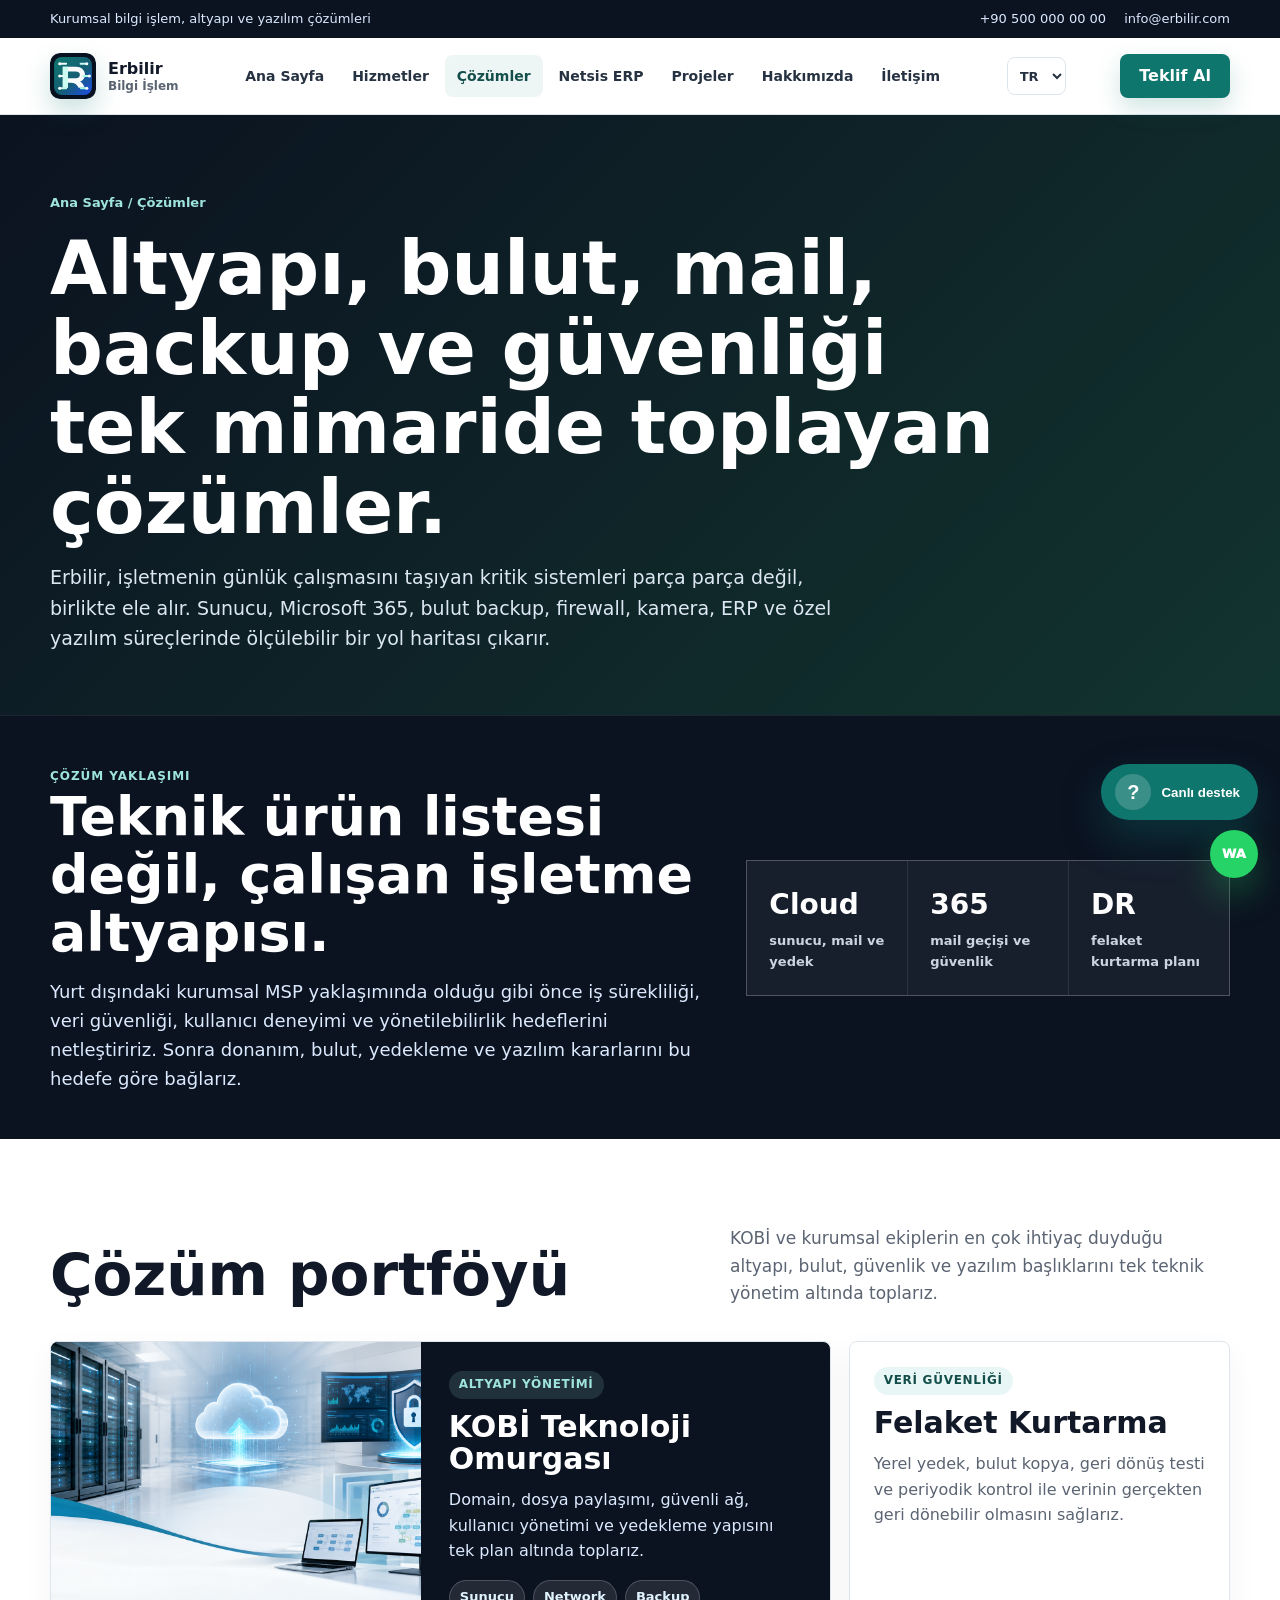
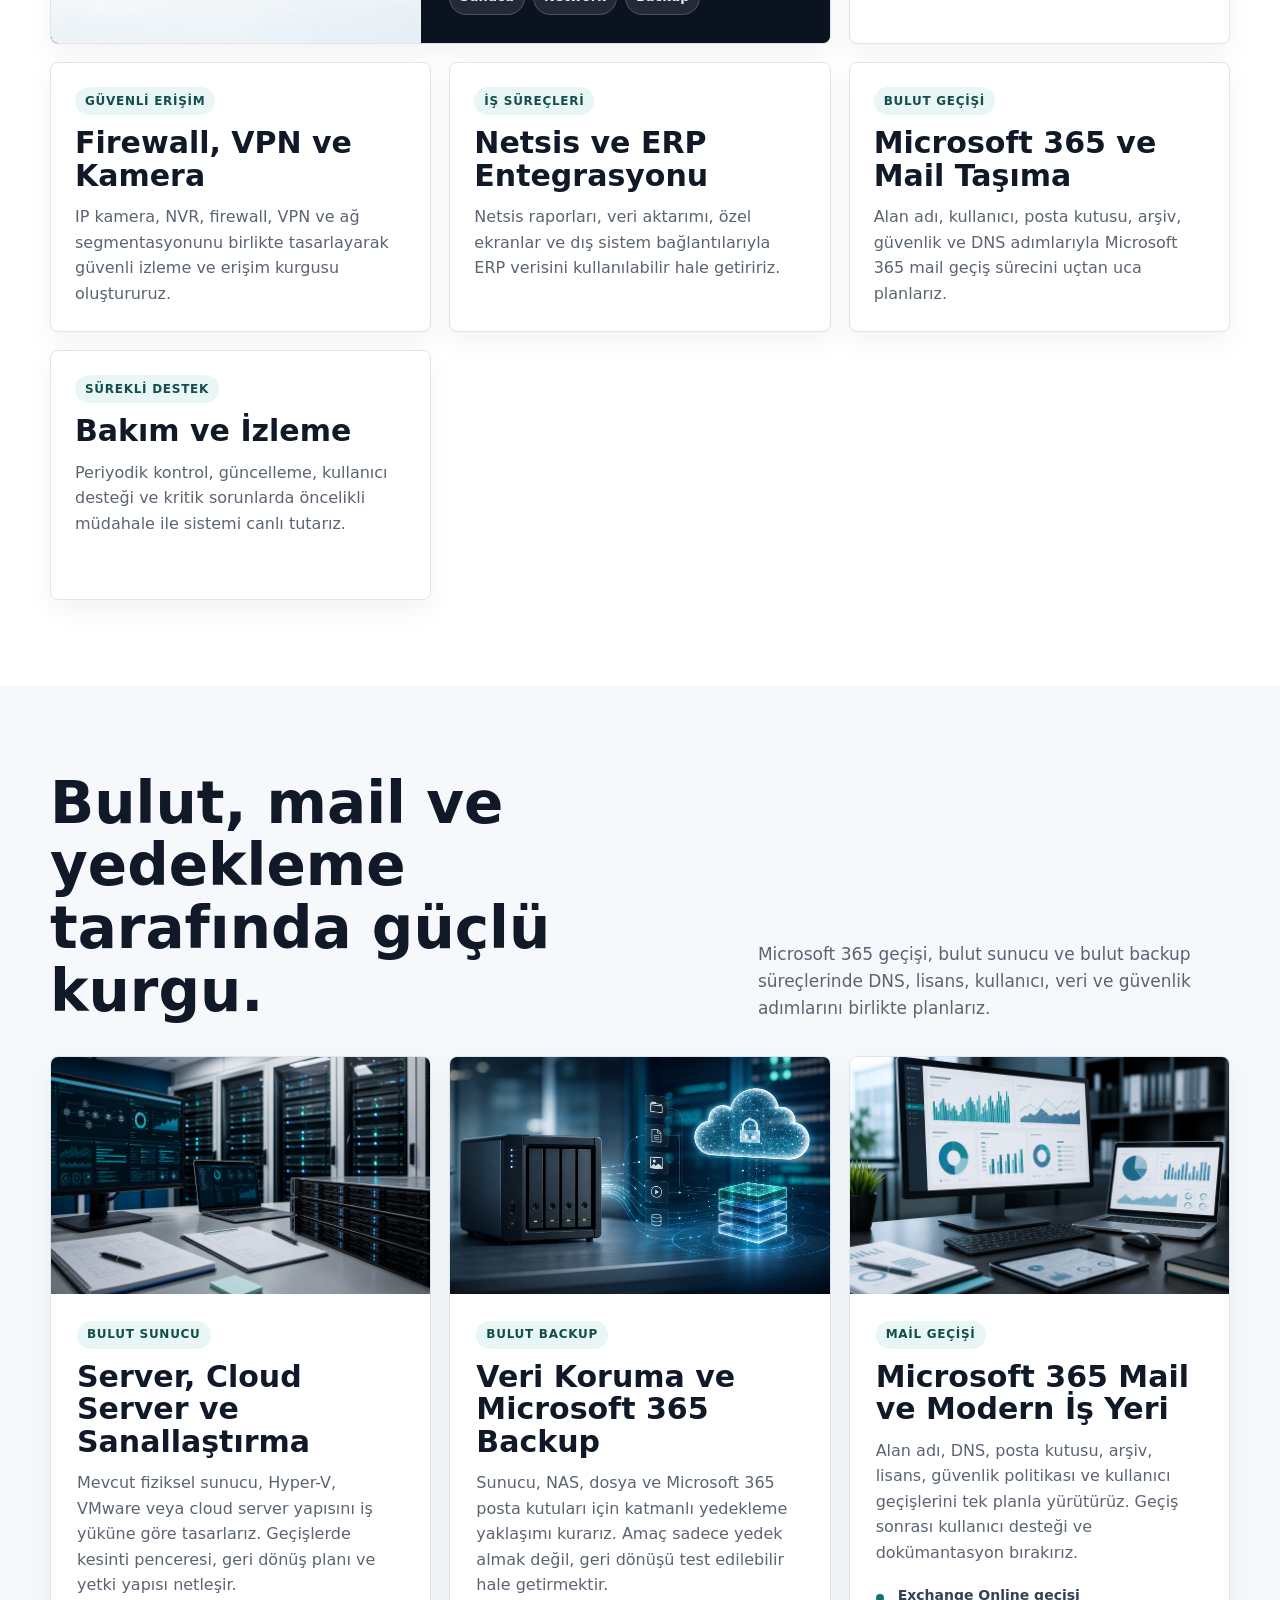
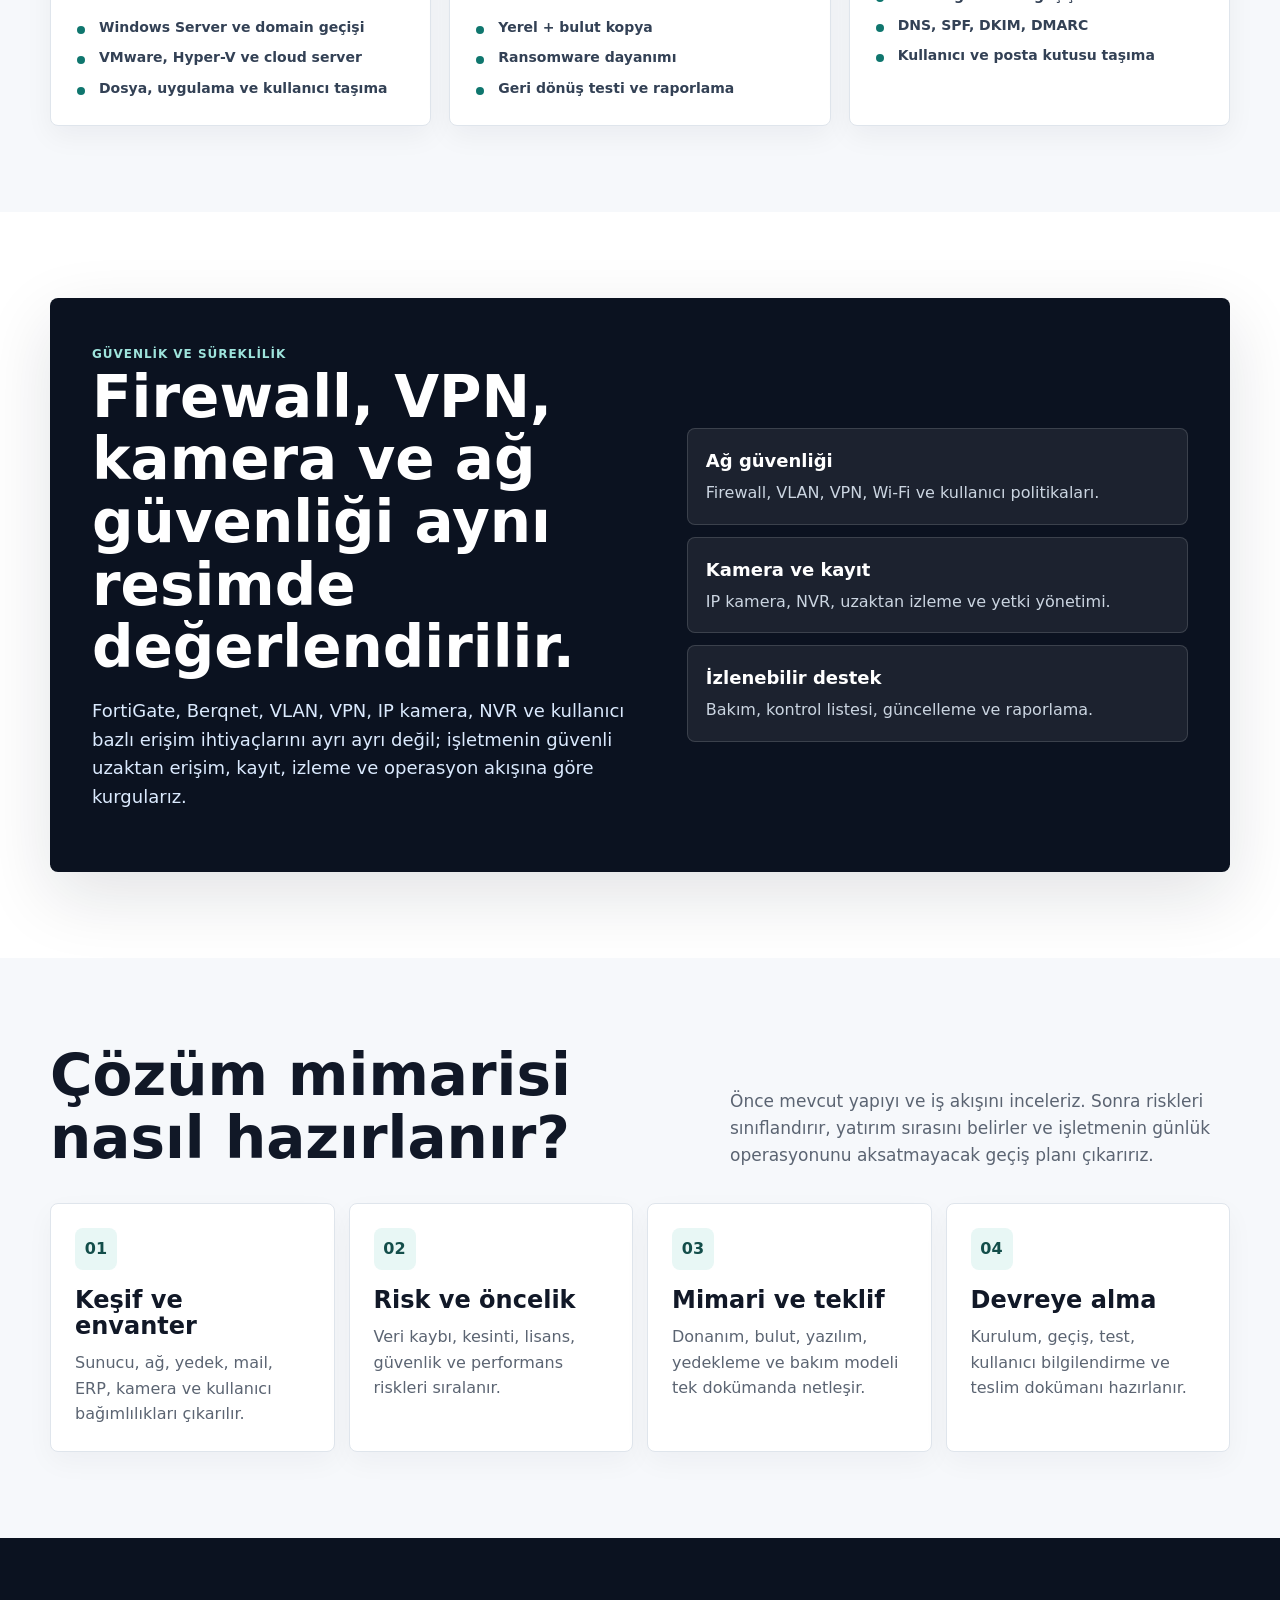
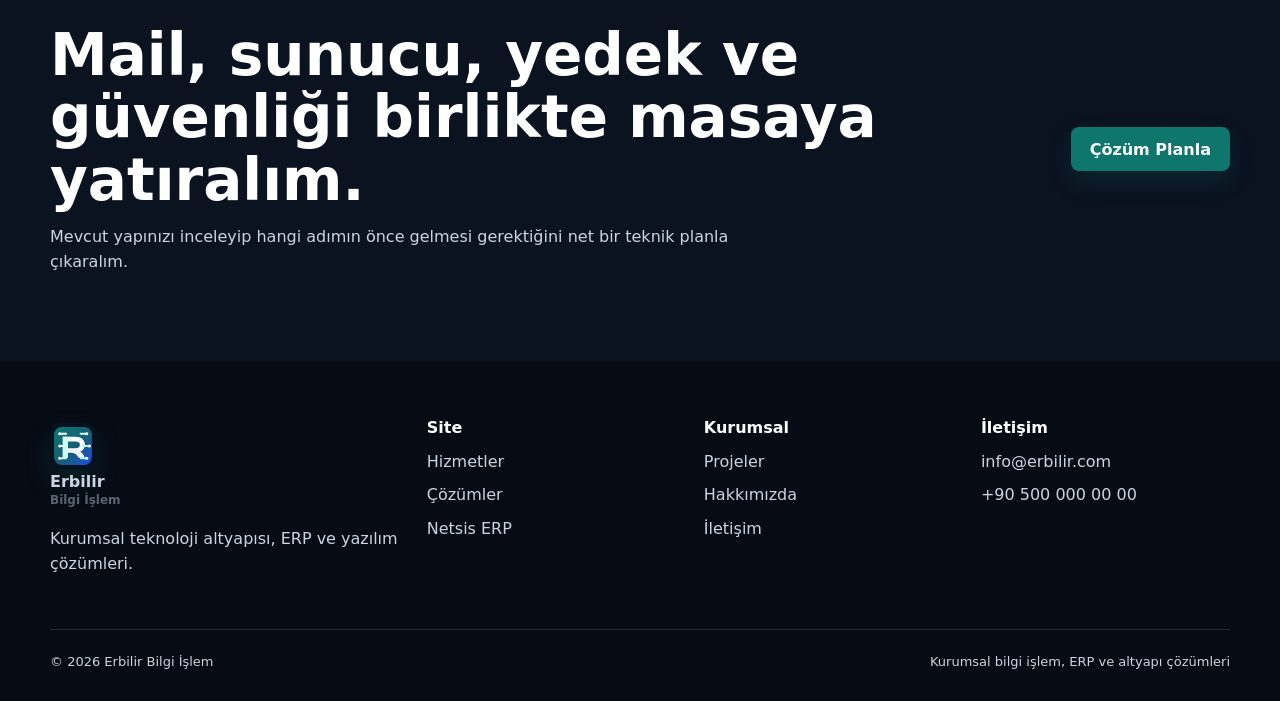
==== commit 3950d024: "Polish site flow and SEO" ====
--- a/cozumler.html
+++ b/cozumler.html
@@ -1,6 +1,6 @@
 <!doctype html>
 <html lang="tr">
-<head><meta charset="utf-8"><meta name="viewport" content="width=device-width, initial-scale=1"><title>Çözümler | Erbilir Bilgi İşlem</title><meta name="description" content="Erbilir'in kurumsal altyapı, yedekleme, güvenlik, kamera, ERP ve özel yazılım çözüm paketleri."><link rel="icon" href="assets/img/erbilir-logo.svg" type="image/svg+xml"><link rel="stylesheet" href="styles.css"></head>
+<head><meta charset="utf-8"><meta name="viewport" content="width=device-width, initial-scale=1"><title>Çözümler | Erbilir Bilgi İşlem</title><meta name="description" content="Erbilir'in kurumsal altyapı, yedekleme, güvenlik, kamera, ERP ve özel yazılım çözüm paketleri."><meta property="og:title" content="Çözümler | Erbilir Bilgi İşlem"><meta property="og:description" content="Altyapı, bulut, Microsoft 365 mail, backup ve güvenlik çözümleri."><meta property="og:type" content="website"><meta property="og:url" content="https://erbilir.com/cozumler.html"><meta property="og:image" content="https://erbilir.com/assets/img/solutions-visual.png"><meta name="twitter:card" content="summary_large_image"><link rel="icon" href="assets/img/erbilir-logo.svg" type="image/svg+xml"><link rel="stylesheet" href="styles.css"></head>
 <body>
   <div class="topbar"><div class="topbar-inner"><span>Kurumsal bilgi işlem, altyapı ve yazılım çözümleri</span><div class="topbar-links"><a href="tel:+905000000000">+90 500 000 00 00</a><a href="mailto:info@erbilir.com">info@erbilir.com</a></div></div></div>
   <header class="site-header"><div class="nav-inner"><a class="brand" href="index.html"><span class="brand-mark"><img src="assets/img/erbilir-logo.svg" alt="" aria-hidden="true"></span><span>Erbilir<small>Bilgi İşlem</small></span></a><nav class="nav-links"><a href="index.html">Ana Sayfa</a><a href="hizmetler.html">Hizmetler</a><a href="cozumler.html">Çözümler</a><a href="netsis-erp.html">Netsis ERP</a><a href="projeler.html">Projeler</a><a href="hakkimizda.html">Hakkımızda</a><a href="iletisim.html">İletişim</a></nav><a class="nav-cta" href="iletisim.html">Teklif Al</a><button class="menu-toggle" type="button" aria-label="Menüyü aç">☰</button></div></header>
--- a/styles.css
+++ b/styles.css
@@ -507,6 +507,44 @@
   color: var(--muted);
   margin: 0;
 }
+.proof-grid {
+  display: grid;
+  grid-template-columns: .9fr 1.1fr;
+  gap: 42px;
+  align-items: center;
+}
+.proof-grid h2 {
+  font-size: clamp(36px, 4.6vw, 58px);
+  max-width: 760px;
+}
+.proof-grid p {
+  color: var(--muted);
+  font-size: 18px;
+  max-width: 700px;
+}
+.proof-list {
+  display: grid;
+  grid-template-columns: repeat(2, minmax(0, 1fr));
+  gap: 14px;
+}
+.proof-list div {
+  min-height: 150px;
+  padding: 22px;
+  border: 1px solid var(--line);
+  border-radius: 8px;
+  background: #fff;
+  box-shadow: 0 10px 28px rgba(17, 24, 39, .04);
+}
+.proof-list strong {
+  display: block;
+  font-size: 21px;
+  color: var(--ink);
+}
+.proof-list span {
+  display: block;
+  color: var(--muted);
+  margin-top: 8px;
+}
 .language-select {
   min-height: 38px;
   border: 1px solid var(--line);
@@ -644,6 +682,9 @@
   z-index: 80;
   font: inherit;
   max-width: calc(100vw - 28px);
+  display: grid;
+  justify-items: end;
+  gap: 10px;
 }
 .support-toggle {
   min-height: 56px;
@@ -659,6 +700,18 @@
   box-shadow: 0 18px 42px rgba(15, 118, 110, .34);
   cursor: pointer;
   white-space: nowrap;
+}
+.whatsapp-toggle {
+  width: 48px;
+  height: 48px;
+  display: grid;
+  place-items: center;
+  border-radius: 999px;
+  background: #25d366;
+  color: #fff;
+  font-size: 13px;
+  font-weight: 950;
+  box-shadow: 0 16px 36px rgba(37, 211, 102, .32);
 }
 .support-toggle-icon {
   width: 36px;
@@ -767,7 +820,7 @@
   .nav-links.open { display: flex; }
   .nav-links a { padding: 13px 14px; }
   .nav-cta { display: none; }
-  .hero-metrics, .grid, .visual-grid, .project-grid, .service-card-grid, .capability-grid, .partner-grid, .split, .contact-grid, .footer-grid, .cta .container, .overview-grid, .solution-band, .roadmap-grid {
+  .hero-metrics, .grid, .visual-grid, .project-grid, .service-card-grid, .capability-grid, .partner-grid, .split, .contact-grid, .footer-grid, .cta .container, .overview-grid, .solution-band, .roadmap-grid, .proof-grid, .proof-list {
     grid-template-columns: 1fr;
   }
   .partner-grid { grid-template-columns: repeat(3, minmax(0, 1fr)); }
@@ -796,6 +849,7 @@
   .page-hero h1 { font-size: 38px; }
   .section-head h2, .cta h2 { font-size: 34px; }
   .overview-copy h2, .solution-band h2 { font-size: 34px; }
+  .proof-grid h2 { font-size: 34px; }
   .solution-card h3,
   .project-card h3,
   .service-card h3,
@@ -820,6 +874,10 @@
     padding: 0;
     justify-content: center;
   }
+  .whatsapp-toggle {
+    width: 50px;
+    height: 50px;
+  }
   .support-toggle-text { display: none; }
   .support-panel {
     position: fixed;
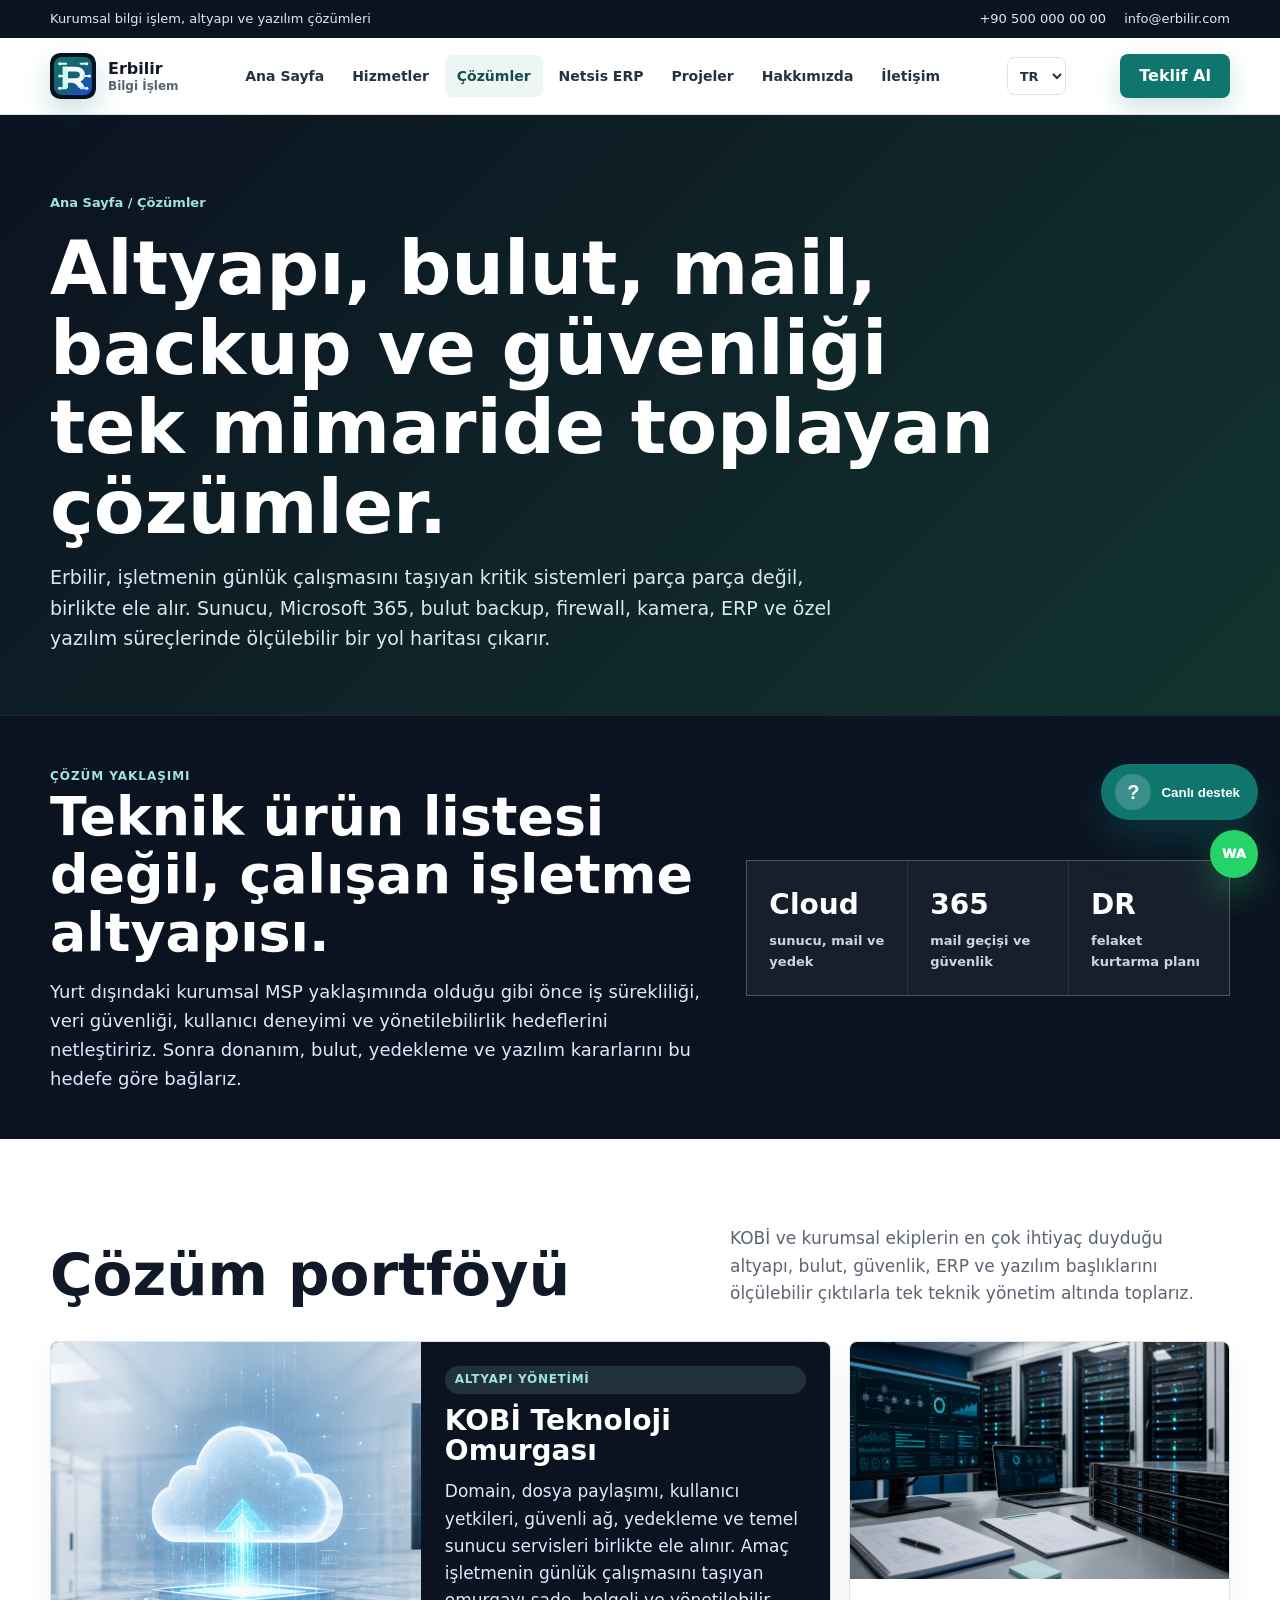
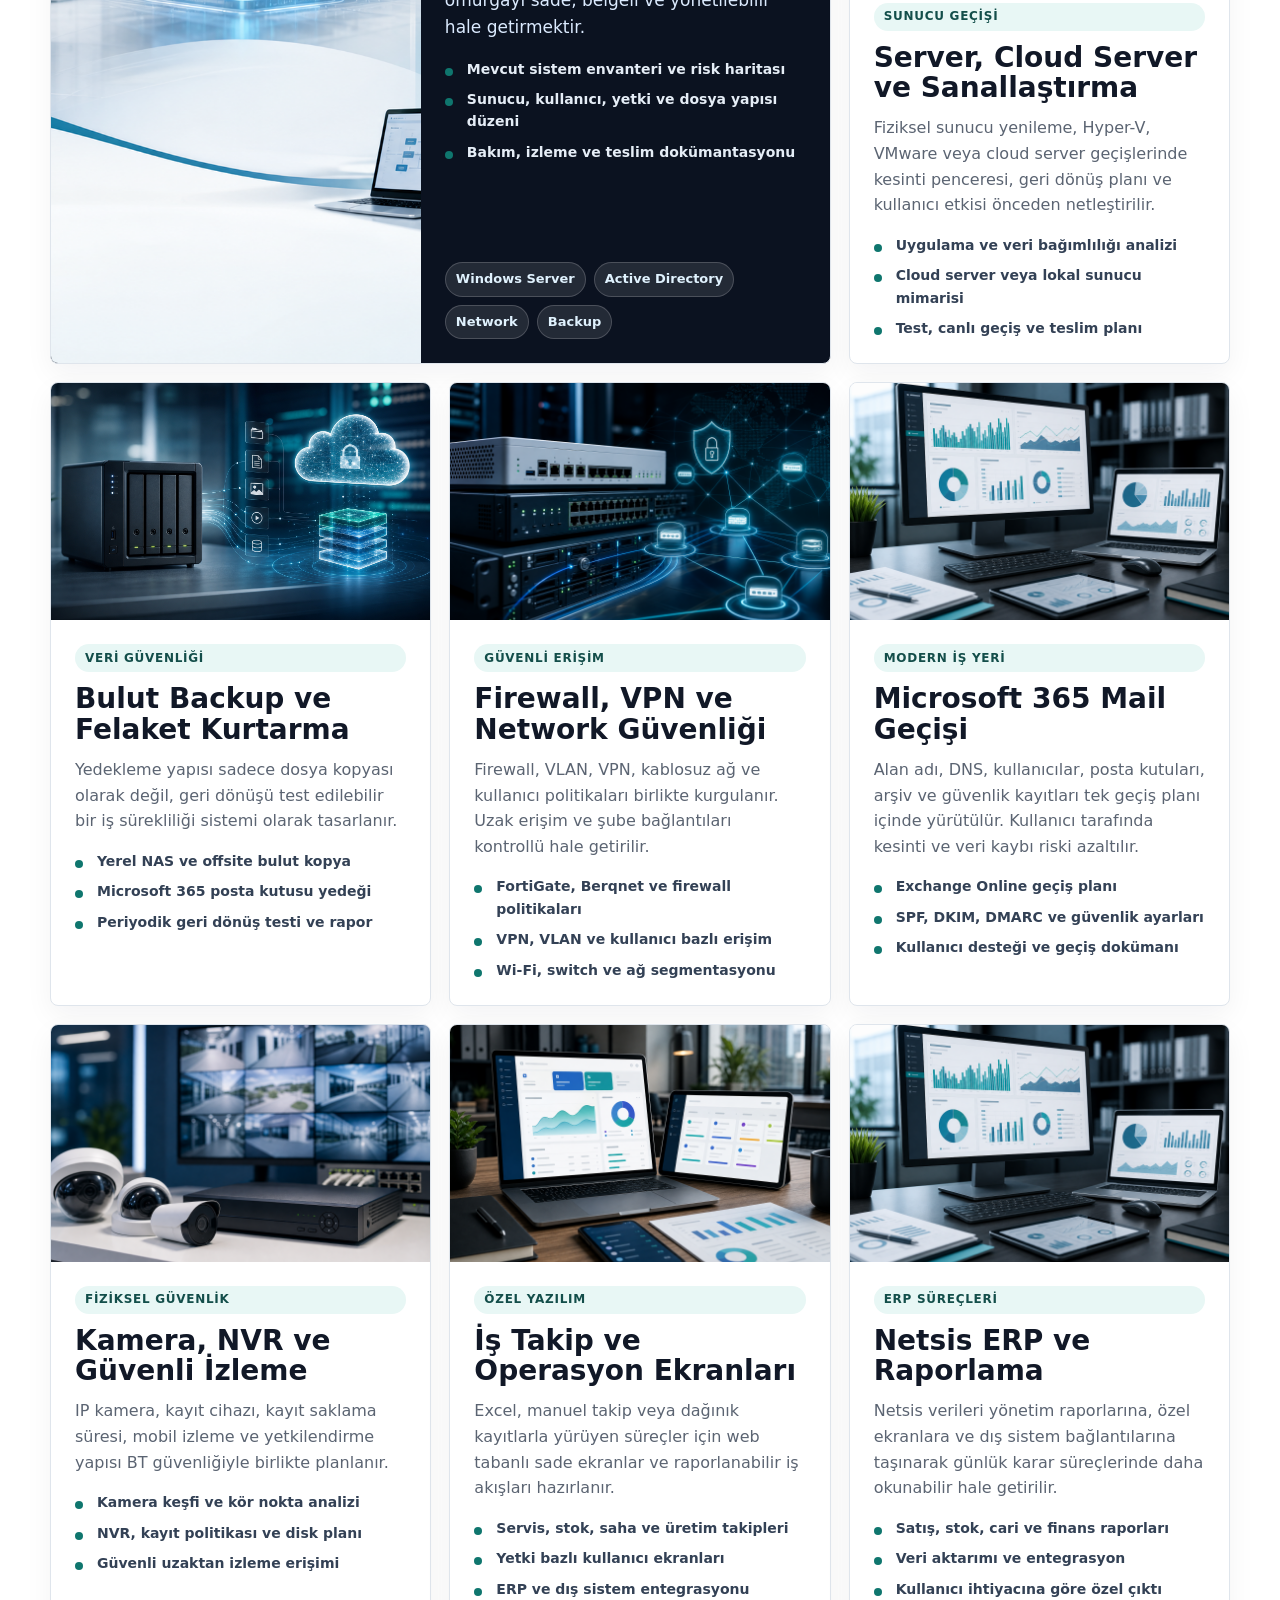
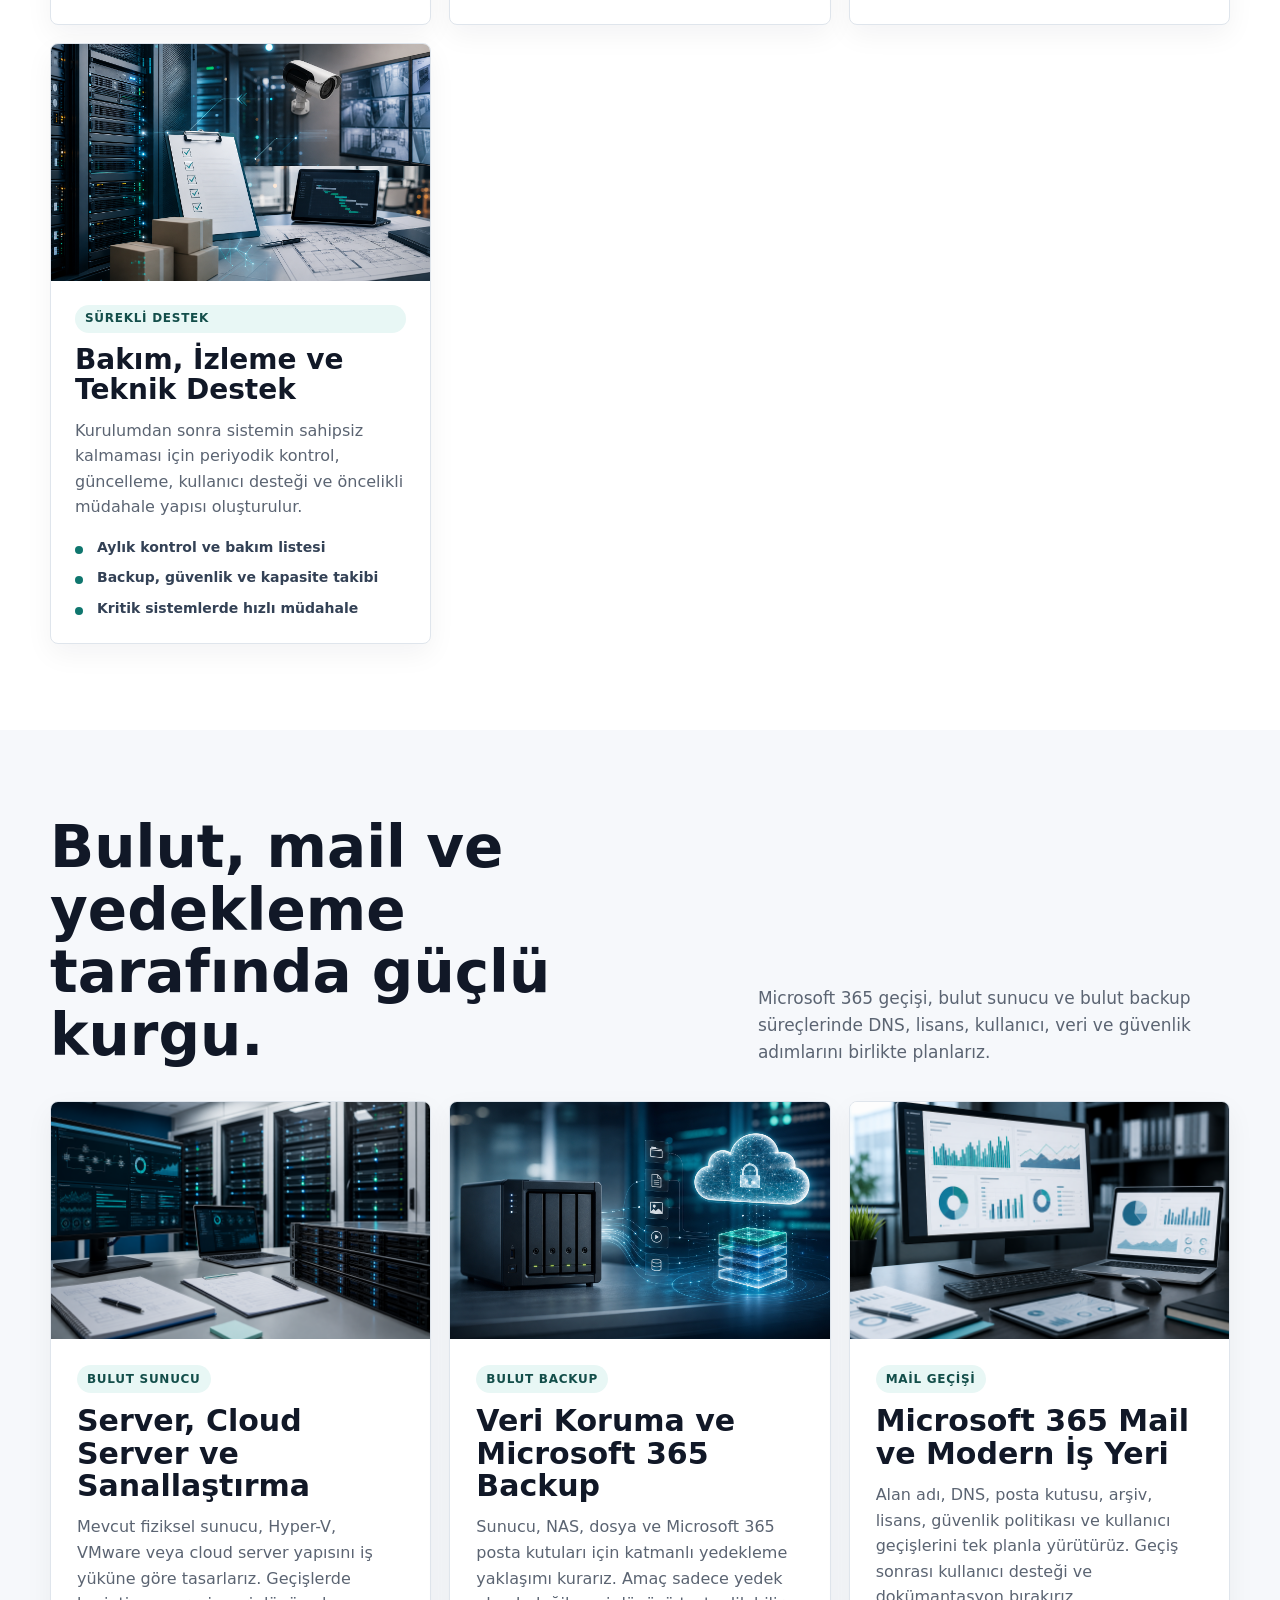
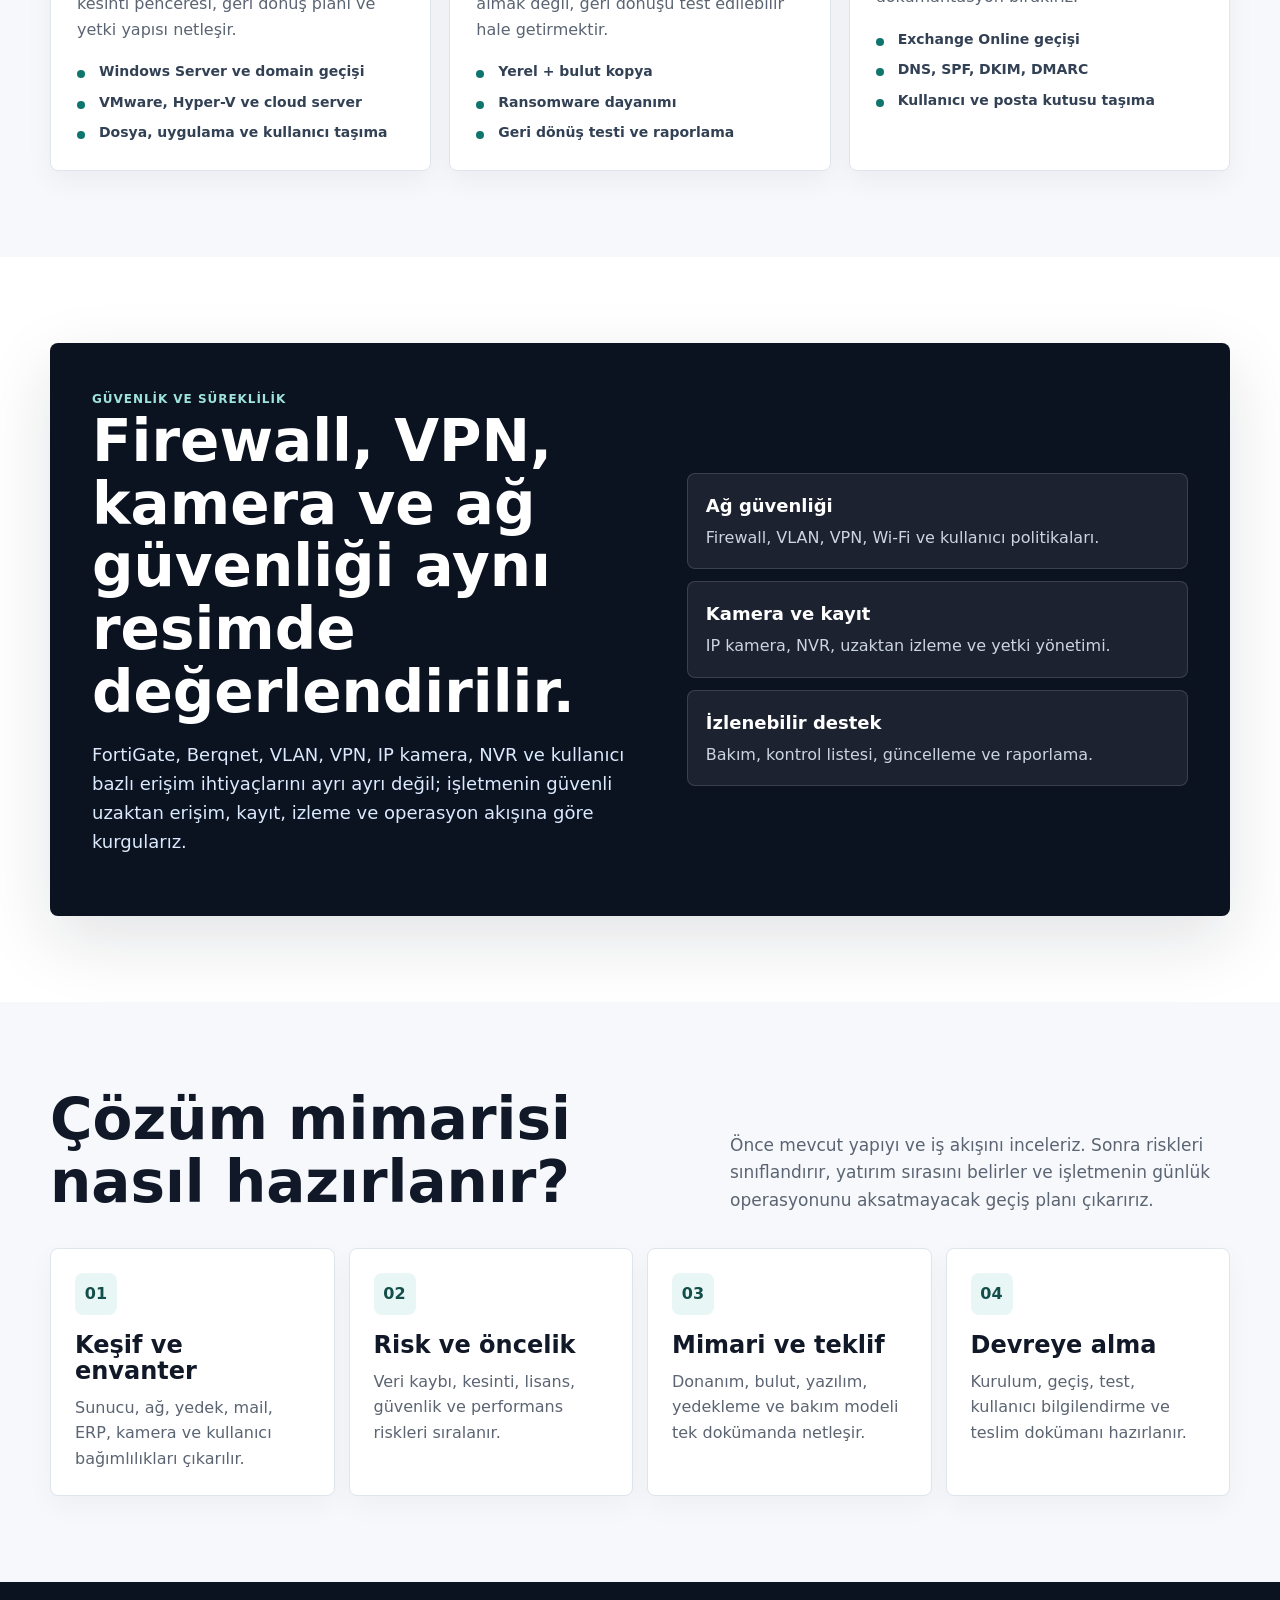
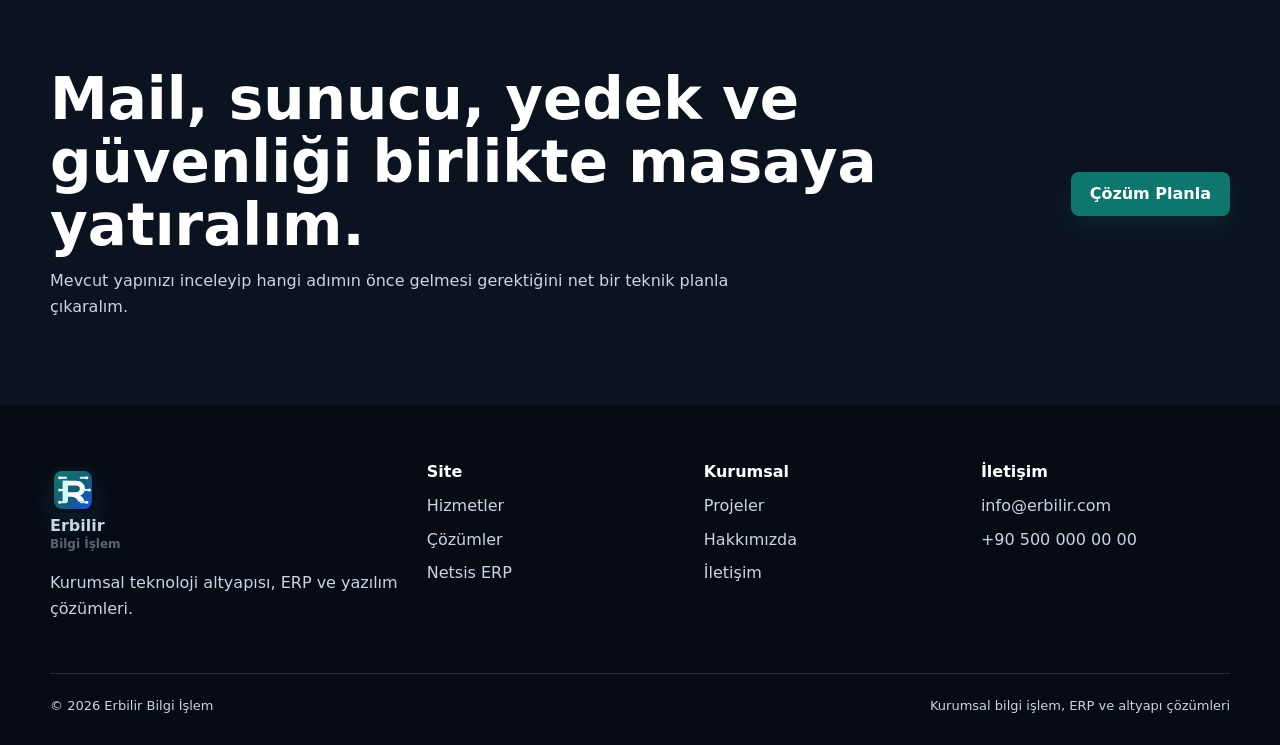
==== commit c1f4cdba: "Expand solutions portfolio visuals" ====
--- a/cozumler.html
+++ b/cozumler.html
@@ -22,14 +22,17 @@
     </section>
     <section class="section">
       <div class="container">
-        <div class="section-head"><h2>Çözüm portföyü</h2><p>KOBİ ve kurumsal ekiplerin en çok ihtiyaç duyduğu altyapı, bulut, güvenlik ve yazılım başlıklarını tek teknik yönetim altında toplarız.</p></div>
-        <div class="visual-grid">
-          <article class="solution-card featured"><img src="assets/img/solutions-visual.png" alt="Sunucu, bulut yedekleme ve güvenlik altyapısı görseli"><div><span class="solution-kicker">Altyapı yönetimi</span><h3>KOBİ Teknoloji Omurgası</h3><p>Domain, dosya paylaşımı, güvenli ağ, kullanıcı yönetimi ve yedekleme yapısını tek plan altında toplarız.</p><div class="tags"><span class="tag">Sunucu</span><span class="tag">Network</span><span class="tag">Backup</span></div></div></article>
-          <article class="solution-card"><span class="solution-kicker">Veri güvenliği</span><h3>Felaket Kurtarma</h3><p>Yerel yedek, bulut kopya, geri dönüş testi ve periyodik kontrol ile verinin gerçekten geri dönebilir olmasını sağlarız.</p></article>
-          <article class="solution-card"><span class="solution-kicker">Güvenli erişim</span><h3>Firewall, VPN ve Kamera</h3><p>IP kamera, NVR, firewall, VPN ve ağ segmentasyonunu birlikte tasarlayarak güvenli izleme ve erişim kurgusu oluştururuz.</p></article>
-          <article class="solution-card"><span class="solution-kicker">İş süreçleri</span><h3>Netsis ve ERP Entegrasyonu</h3><p>Netsis raporları, veri aktarımı, özel ekranlar ve dış sistem bağlantılarıyla ERP verisini kullanılabilir hale getiririz.</p></article>
-          <article class="solution-card"><span class="solution-kicker">Bulut geçişi</span><h3>Microsoft 365 ve Mail Taşıma</h3><p>Alan adı, kullanıcı, posta kutusu, arşiv, güvenlik ve DNS adımlarıyla Microsoft 365 mail geçiş sürecini uçtan uca planlarız.</p></article>
-          <article class="solution-card"><span class="solution-kicker">Sürekli destek</span><h3>Bakım ve İzleme</h3><p>Periyodik kontrol, güncelleme, kullanıcı desteği ve kritik sorunlarda öncelikli müdahale ile sistemi canlı tutarız.</p></article>
+        <div class="section-head"><h2>Çözüm portföyü</h2><p>KOBİ ve kurumsal ekiplerin en çok ihtiyaç duyduğu altyapı, bulut, güvenlik, ERP ve yazılım başlıklarını ölçülebilir çıktılarla tek teknik yönetim altında toplarız.</p></div>
+        <div class="solution-portfolio">
+          <article class="portfolio-card featured"><img src="assets/img/solutions-visual.png" alt="Kurumsal bilgi işlem altyapısı ve çözüm mimarisi"><div><span class="solution-kicker">Altyapı yönetimi</span><h3>KOBİ Teknoloji Omurgası</h3><p>Domain, dosya paylaşımı, kullanıcı yetkileri, güvenli ağ, yedekleme ve temel sunucu servisleri birlikte ele alınır. Amaç işletmenin günlük çalışmasını taşıyan omurgayı sade, belgeli ve yönetilebilir hale getirmektir.</p><ul class="mini-list"><li>Mevcut sistem envanteri ve risk haritası</li><li>Sunucu, kullanıcı, yetki ve dosya yapısı düzeni</li><li>Bakım, izleme ve teslim dokümantasyonu</li></ul><div class="tags"><span class="tag">Windows Server</span><span class="tag">Active Directory</span><span class="tag">Network</span><span class="tag">Backup</span></div></div></article>
+          <article class="portfolio-card"><img src="assets/img/project-server-migration.png" alt="Sunucu taşıma ve sanallaştırma çözümü"><div><span class="solution-kicker">Sunucu geçişi</span><h3>Server, Cloud Server ve Sanallaştırma</h3><p>Fiziksel sunucu yenileme, Hyper-V, VMware veya cloud server geçişlerinde kesinti penceresi, geri dönüş planı ve kullanıcı etkisi önceden netleştirilir.</p><ul class="mini-list"><li>Uygulama ve veri bağımlılığı analizi</li><li>Cloud server veya lokal sunucu mimarisi</li><li>Test, canlı geçiş ve teslim planı</li></ul></div></article>
+          <article class="portfolio-card"><img src="assets/img/project-cloud-backup.png" alt="Bulut backup ve felaket kurtarma çözümü"><div><span class="solution-kicker">Veri güvenliği</span><h3>Bulut Backup ve Felaket Kurtarma</h3><p>Yedekleme yapısı sadece dosya kopyası olarak değil, geri dönüşü test edilebilir bir iş sürekliliği sistemi olarak tasarlanır.</p><ul class="mini-list"><li>Yerel NAS ve offsite bulut kopya</li><li>Microsoft 365 posta kutusu yedeği</li><li>Periyodik geri dönüş testi ve rapor</li></ul></div></article>
+          <article class="portfolio-card"><img src="assets/img/project-network-security.png" alt="Firewall VPN ve ağ güvenliği çözümü"><div><span class="solution-kicker">Güvenli erişim</span><h3>Firewall, VPN ve Network Güvenliği</h3><p>Firewall, VLAN, VPN, kablosuz ağ ve kullanıcı politikaları birlikte kurgulanır. Uzak erişim ve şube bağlantıları kontrollü hale getirilir.</p><ul class="mini-list"><li>FortiGate, Berqnet ve firewall politikaları</li><li>VPN, VLAN ve kullanıcı bazlı erişim</li><li>Wi-Fi, switch ve ağ segmentasyonu</li></ul></div></article>
+          <article class="portfolio-card"><img src="assets/img/project-erp-reporting.png" alt="Microsoft 365 mail geçişi ve ERP raporlama çözümü"><div><span class="solution-kicker">Modern iş yeri</span><h3>Microsoft 365 Mail Geçişi</h3><p>Alan adı, DNS, kullanıcılar, posta kutuları, arşiv ve güvenlik kayıtları tek geçiş planı içinde yürütülür. Kullanıcı tarafında kesinti ve veri kaybı riski azaltılır.</p><ul class="mini-list"><li>Exchange Online geçiş planı</li><li>SPF, DKIM, DMARC ve güvenlik ayarları</li><li>Kullanıcı desteği ve geçiş dokümanı</li></ul></div></article>
+          <article class="portfolio-card"><img src="assets/img/project-camera-security.png" alt="IP kamera ve kayıt güvenliği çözümü"><div><span class="solution-kicker">Fiziksel güvenlik</span><h3>Kamera, NVR ve Güvenli İzleme</h3><p>IP kamera, kayıt cihazı, kayıt saklama süresi, mobil izleme ve yetkilendirme yapısı BT güvenliğiyle birlikte planlanır.</p><ul class="mini-list"><li>Kamera keşfi ve kör nokta analizi</li><li>NVR, kayıt politikası ve disk planı</li><li>Güvenli uzaktan izleme erişimi</li></ul></div></article>
+          <article class="portfolio-card"><img src="assets/img/project-custom-software.png" alt="Özel yazılım ve iş takip çözümü"><div><span class="solution-kicker">Özel yazılım</span><h3>İş Takip ve Operasyon Ekranları</h3><p>Excel, manuel takip veya dağınık kayıtlarla yürüyen süreçler için web tabanlı sade ekranlar ve raporlanabilir iş akışları hazırlanır.</p><ul class="mini-list"><li>Servis, stok, saha ve üretim takipleri</li><li>Yetki bazlı kullanıcı ekranları</li><li>ERP ve dış sistem entegrasyonu</li></ul></div></article>
+          <article class="portfolio-card"><img src="assets/img/project-erp-reporting.png" alt="Netsis ERP entegrasyonu ve raporlama çözümü"><div><span class="solution-kicker">ERP süreçleri</span><h3>Netsis ERP ve Raporlama</h3><p>Netsis verileri yönetim raporlarına, özel ekranlara ve dış sistem bağlantılarına taşınarak günlük karar süreçlerinde daha okunabilir hale getirilir.</p><ul class="mini-list"><li>Satış, stok, cari ve finans raporları</li><li>Veri aktarımı ve entegrasyon</li><li>Kullanıcı ihtiyacına göre özel çıktı</li></ul></div></article>
+          <article class="portfolio-card"><img src="assets/img/projects-visual.png" alt="Bakım izleme ve sürekli destek çözümü"><div><span class="solution-kicker">Sürekli destek</span><h3>Bakım, İzleme ve Teknik Destek</h3><p>Kurulumdan sonra sistemin sahipsiz kalmaması için periyodik kontrol, güncelleme, kullanıcı desteği ve öncelikli müdahale yapısı oluşturulur.</p><ul class="mini-list"><li>Aylık kontrol ve bakım listesi</li><li>Backup, güvenlik ve kapasite takibi</li><li>Kritik sistemlerde hızlı müdahale</li></ul></div></article>
         </div>
       </div>
     </section>
--- a/styles.css
+++ b/styles.css
@@ -249,6 +249,11 @@
   grid-template-columns: repeat(3, minmax(0, 1fr));
   gap: 18px;
 }
+.solution-portfolio {
+  display: grid;
+  grid-template-columns: repeat(3, minmax(0, 1fr));
+  gap: 18px;
+}
 .card {
   background: #fff;
   border: 1px solid var(--line);
@@ -279,6 +284,70 @@
   overflow: hidden;
   box-shadow: 0 10px 28px rgba(17, 24, 39, .05);
   padding: 24px;
+}
+.portfolio-card {
+  min-height: 100%;
+  display: flex;
+  flex-direction: column;
+  overflow: hidden;
+  border: 1px solid var(--line);
+  border-radius: 8px;
+  background: #fff;
+  box-shadow: 0 10px 28px rgba(17, 24, 39, .05);
+}
+.portfolio-card img {
+  width: 100%;
+  aspect-ratio: 16 / 10;
+  object-fit: cover;
+}
+.portfolio-card > div {
+  display: flex;
+  flex: 1;
+  flex-direction: column;
+  padding: 24px;
+}
+.portfolio-card h3 {
+  font-size: 28px;
+  margin: 12px 0;
+}
+.portfolio-card p {
+  color: var(--muted);
+  margin: 0;
+}
+.portfolio-card .mini-list {
+  margin-top: 16px;
+}
+.portfolio-card .tags {
+  margin-top: auto;
+  padding-top: 18px;
+}
+.portfolio-card.featured {
+  grid-column: span 2;
+  display: grid;
+  grid-template-columns: .95fr 1.05fr;
+  background: #0b1220;
+  color: #fff;
+}
+.portfolio-card.featured img {
+  height: 100%;
+  min-height: 420px;
+  aspect-ratio: auto;
+}
+.portfolio-card.featured p {
+  color: #dbeafe;
+  font-size: 17px;
+}
+.portfolio-card.featured .mini-list li {
+  color: #e5edf6;
+}
+.portfolio-card.featured .solution-kicker {
+  background: rgba(158, 228, 220, .15);
+  color: #9ee4dc;
+}
+.portfolio-card.featured .tag {
+  background: rgba(255,255,255,.1);
+  border-color: rgba(255,255,255,.18);
+  color: #e0f2fe;
 }
 .service-card {
   padding: 0;
@@ -820,16 +889,18 @@
   .nav-links.open { display: flex; }
   .nav-links a { padding: 13px 14px; }
   .nav-cta { display: none; }
-  .hero-metrics, .grid, .visual-grid, .project-grid, .service-card-grid, .capability-grid, .partner-grid, .split, .contact-grid, .footer-grid, .cta .container, .overview-grid, .solution-band, .roadmap-grid, .proof-grid, .proof-list {
+  .hero-metrics, .grid, .visual-grid, .project-grid, .service-card-grid, .capability-grid, .solution-portfolio, .partner-grid, .split, .contact-grid, .footer-grid, .cta .container, .overview-grid, .solution-band, .roadmap-grid, .proof-grid, .proof-list {
     grid-template-columns: 1fr;
   }
   .partner-grid { grid-template-columns: repeat(3, minmax(0, 1fr)); }
   .solution-card.featured,
+  .portfolio-card.featured,
   .project-card.wide {
     grid-column: auto;
     grid-template-columns: 1fr;
   }
   .solution-card img,
+  .portfolio-card.featured img,
   .project-card img {
     min-height: 220px;
     aspect-ratio: 16 / 10;
@@ -851,6 +922,7 @@
   .overview-copy h2, .solution-band h2 { font-size: 34px; }
   .proof-grid h2 { font-size: 34px; }
   .solution-card h3,
+  .portfolio-card h3,
   .project-card h3,
   .service-card h3,
   .card h3,
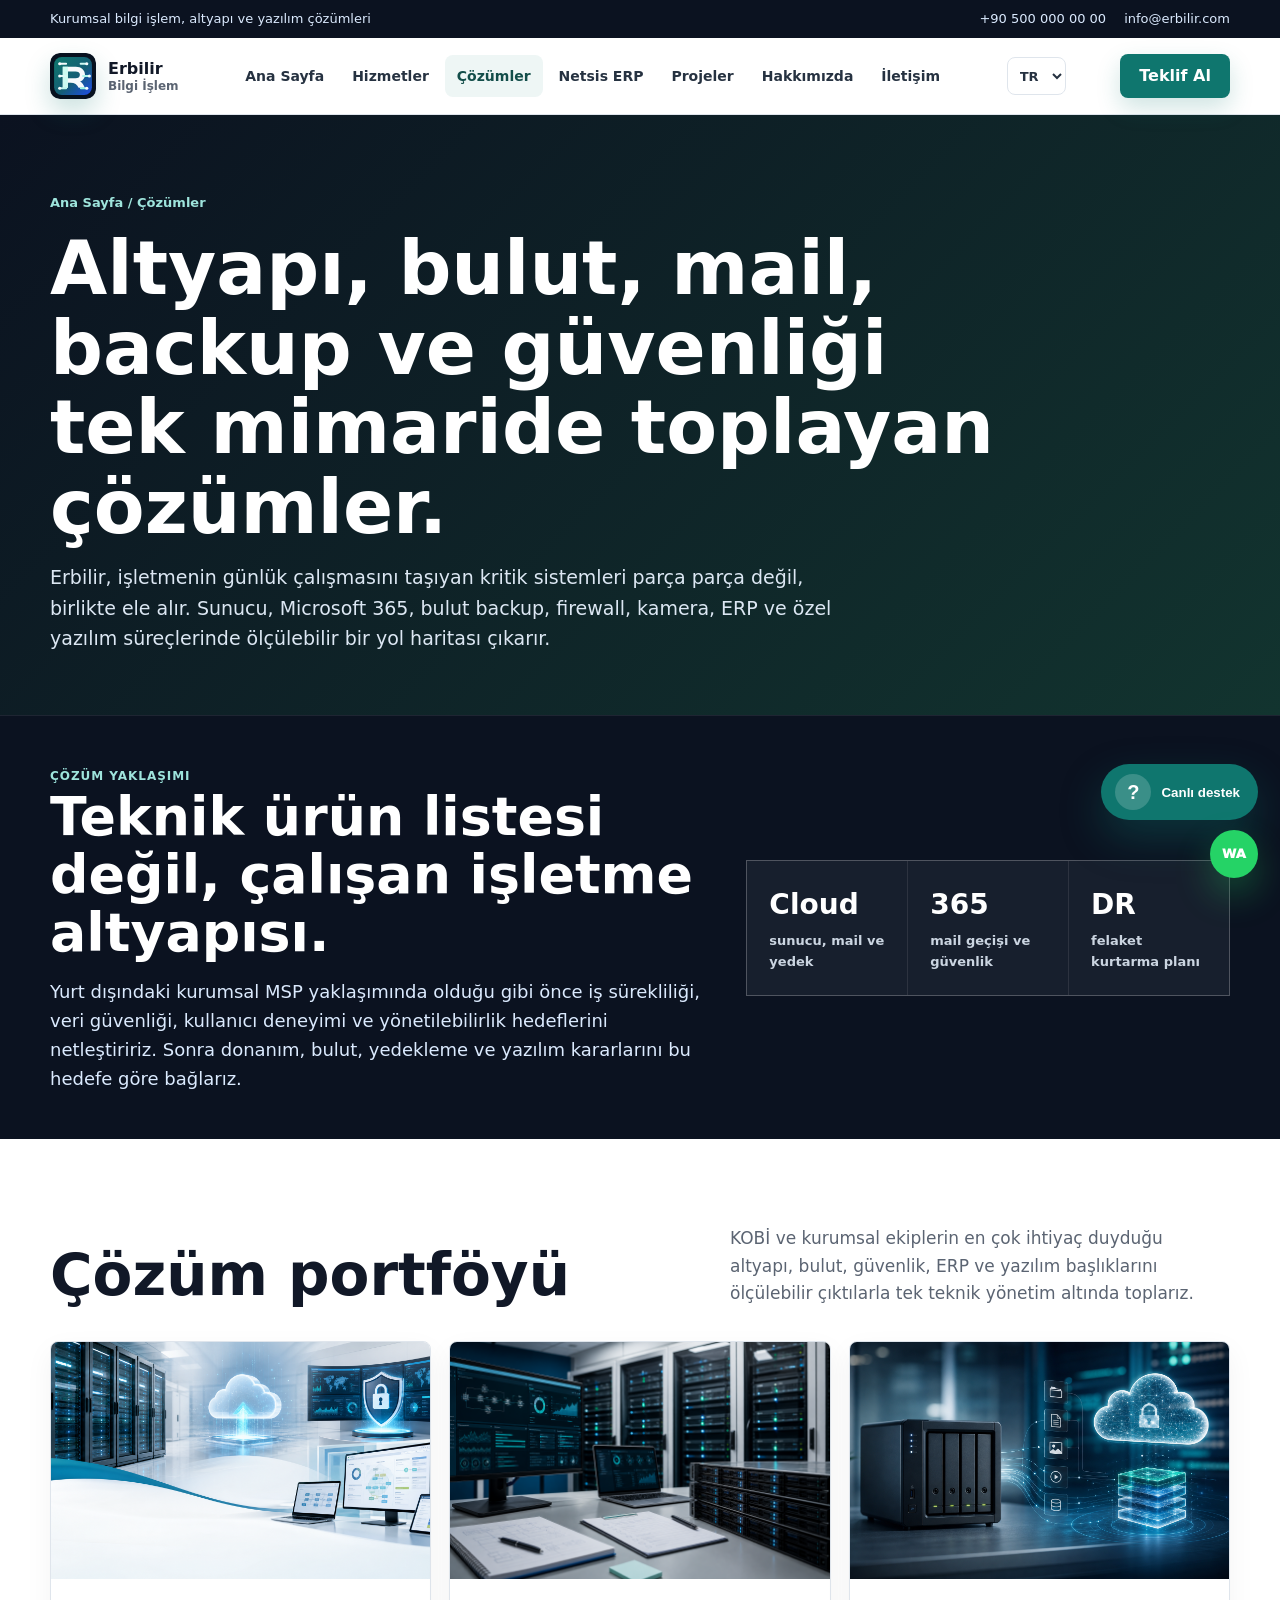
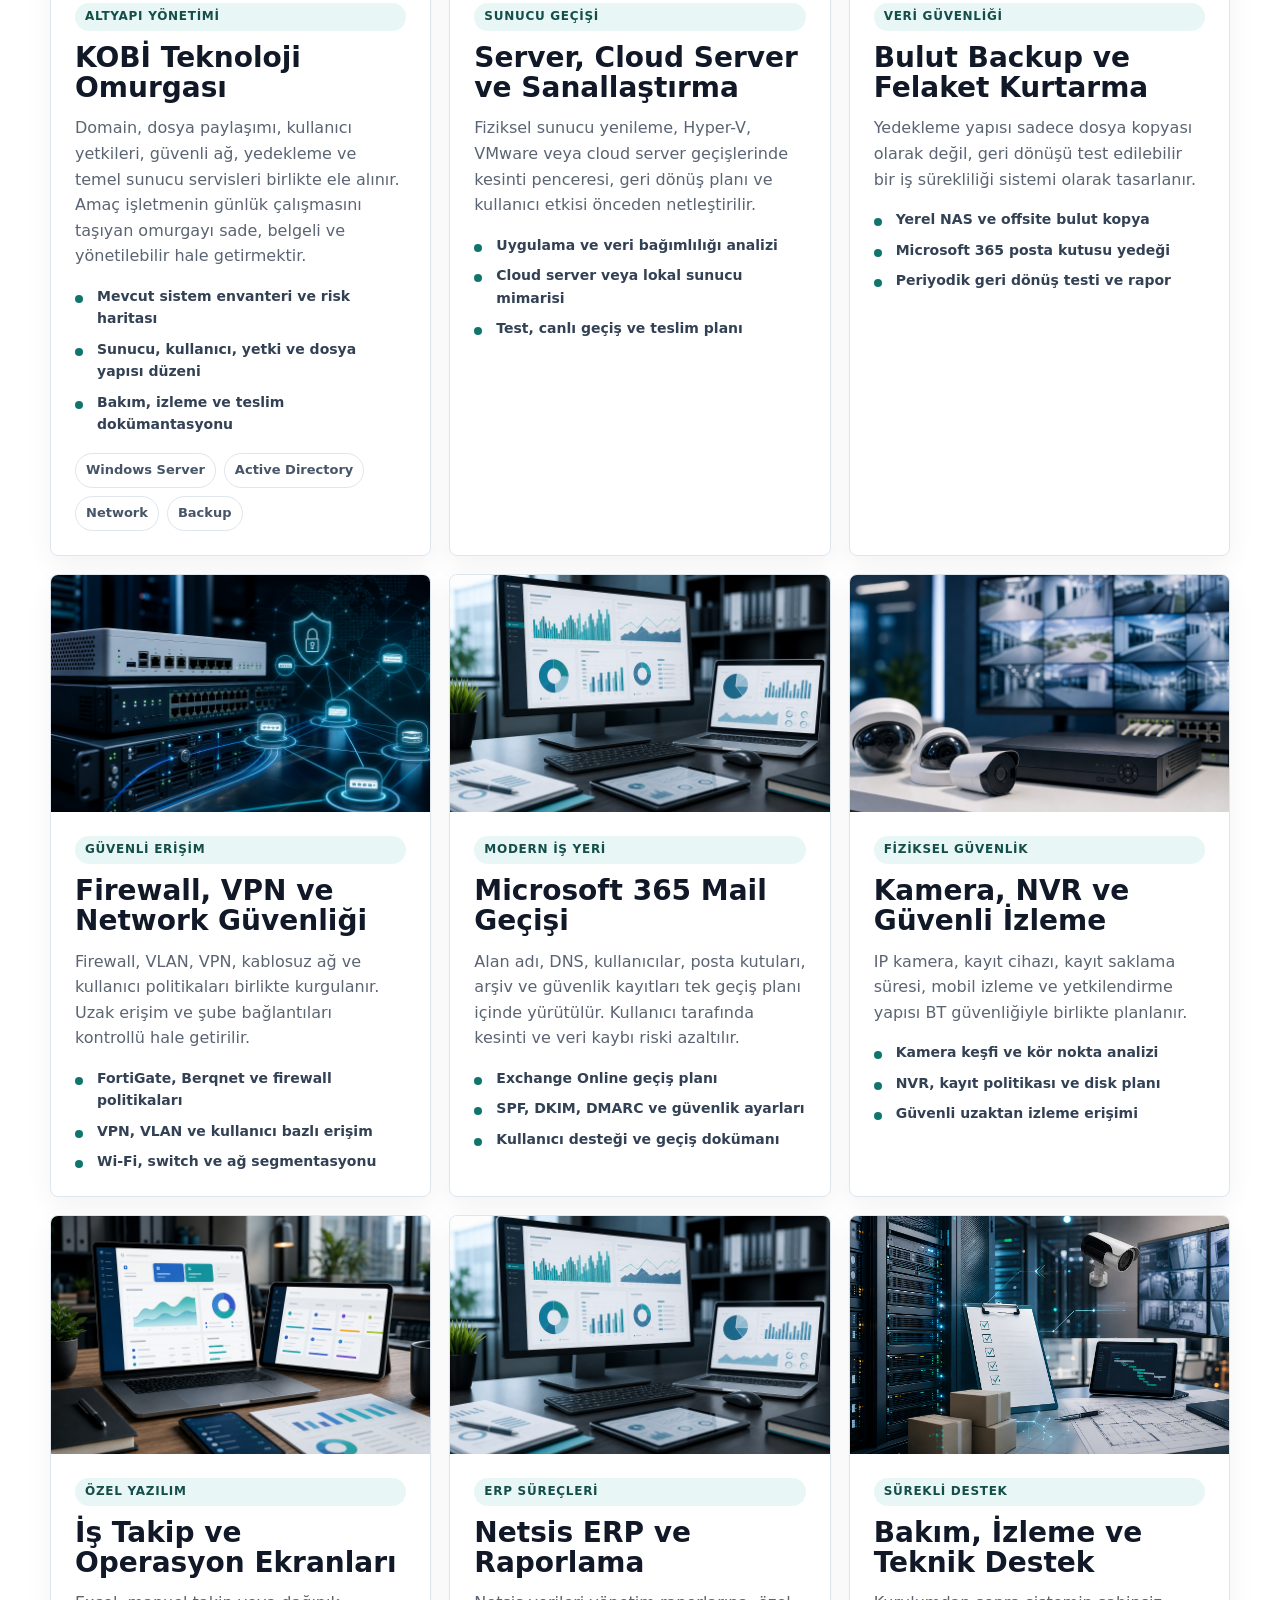
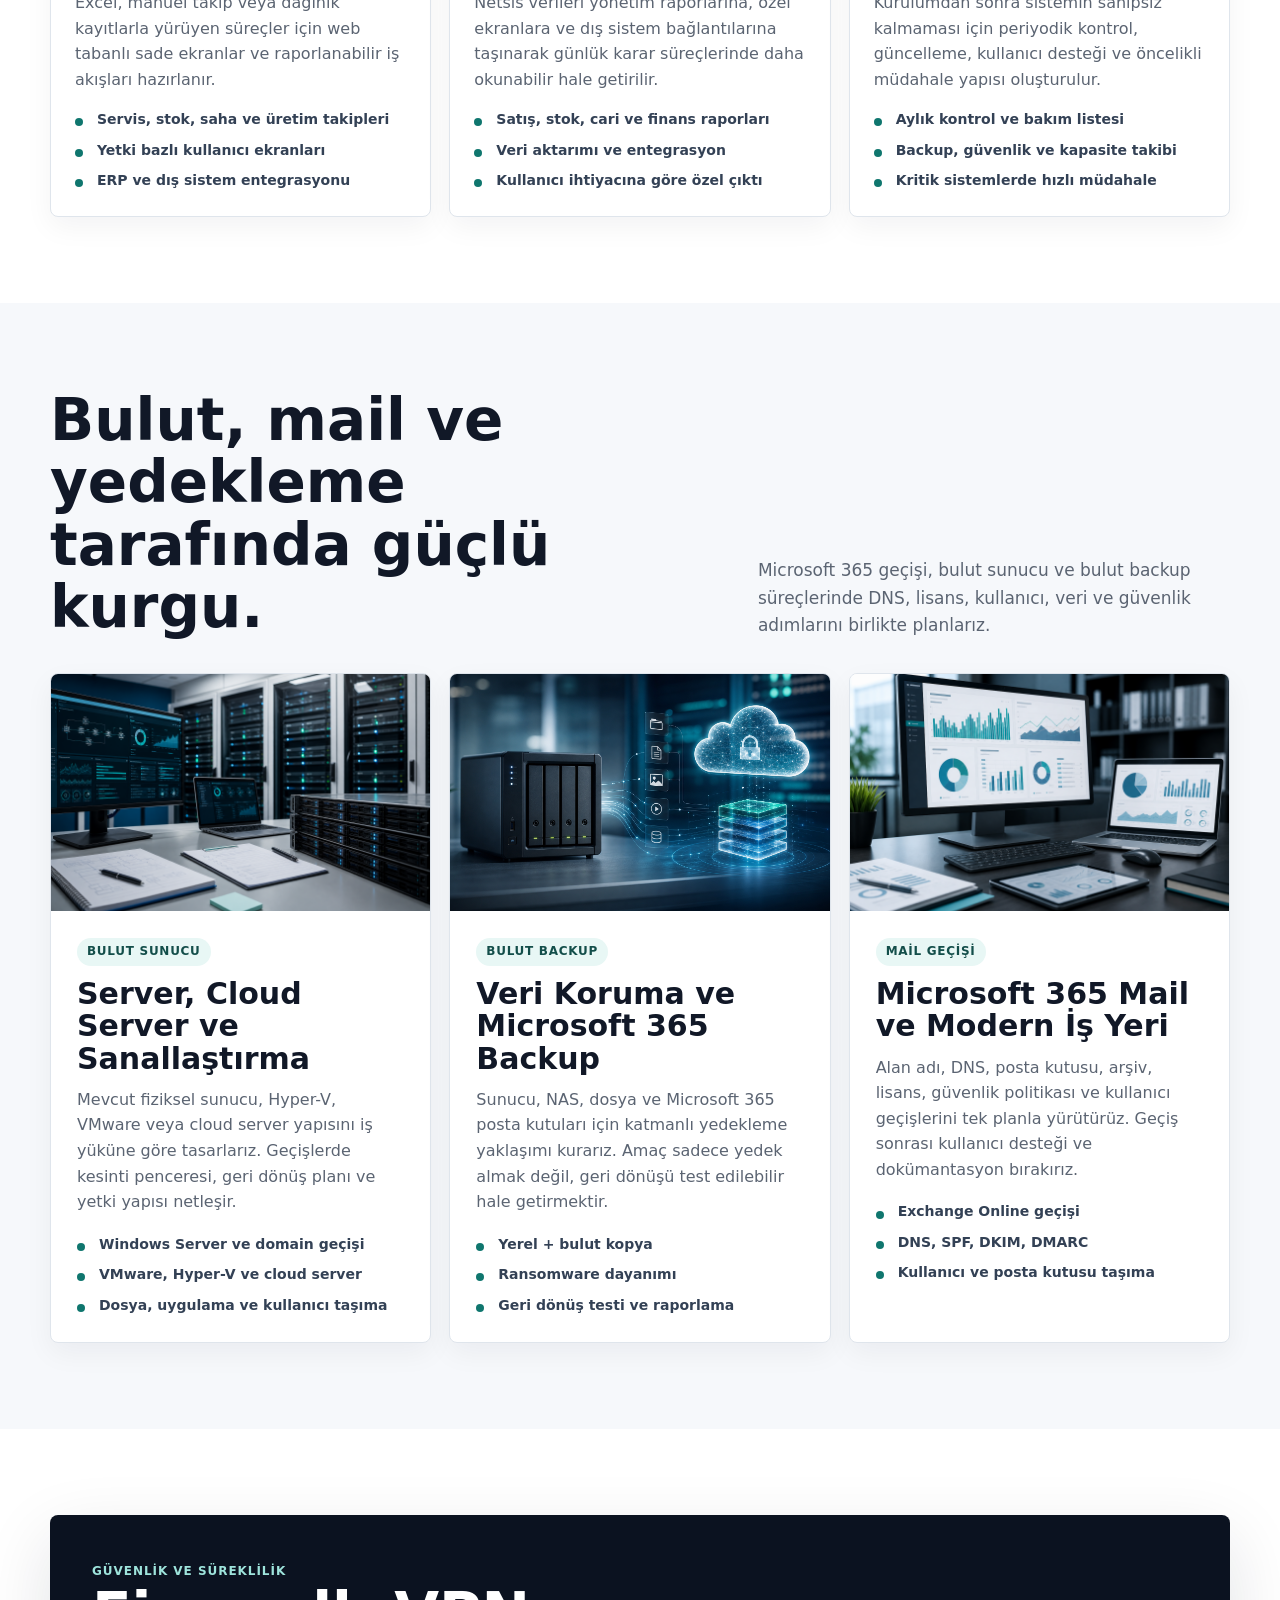
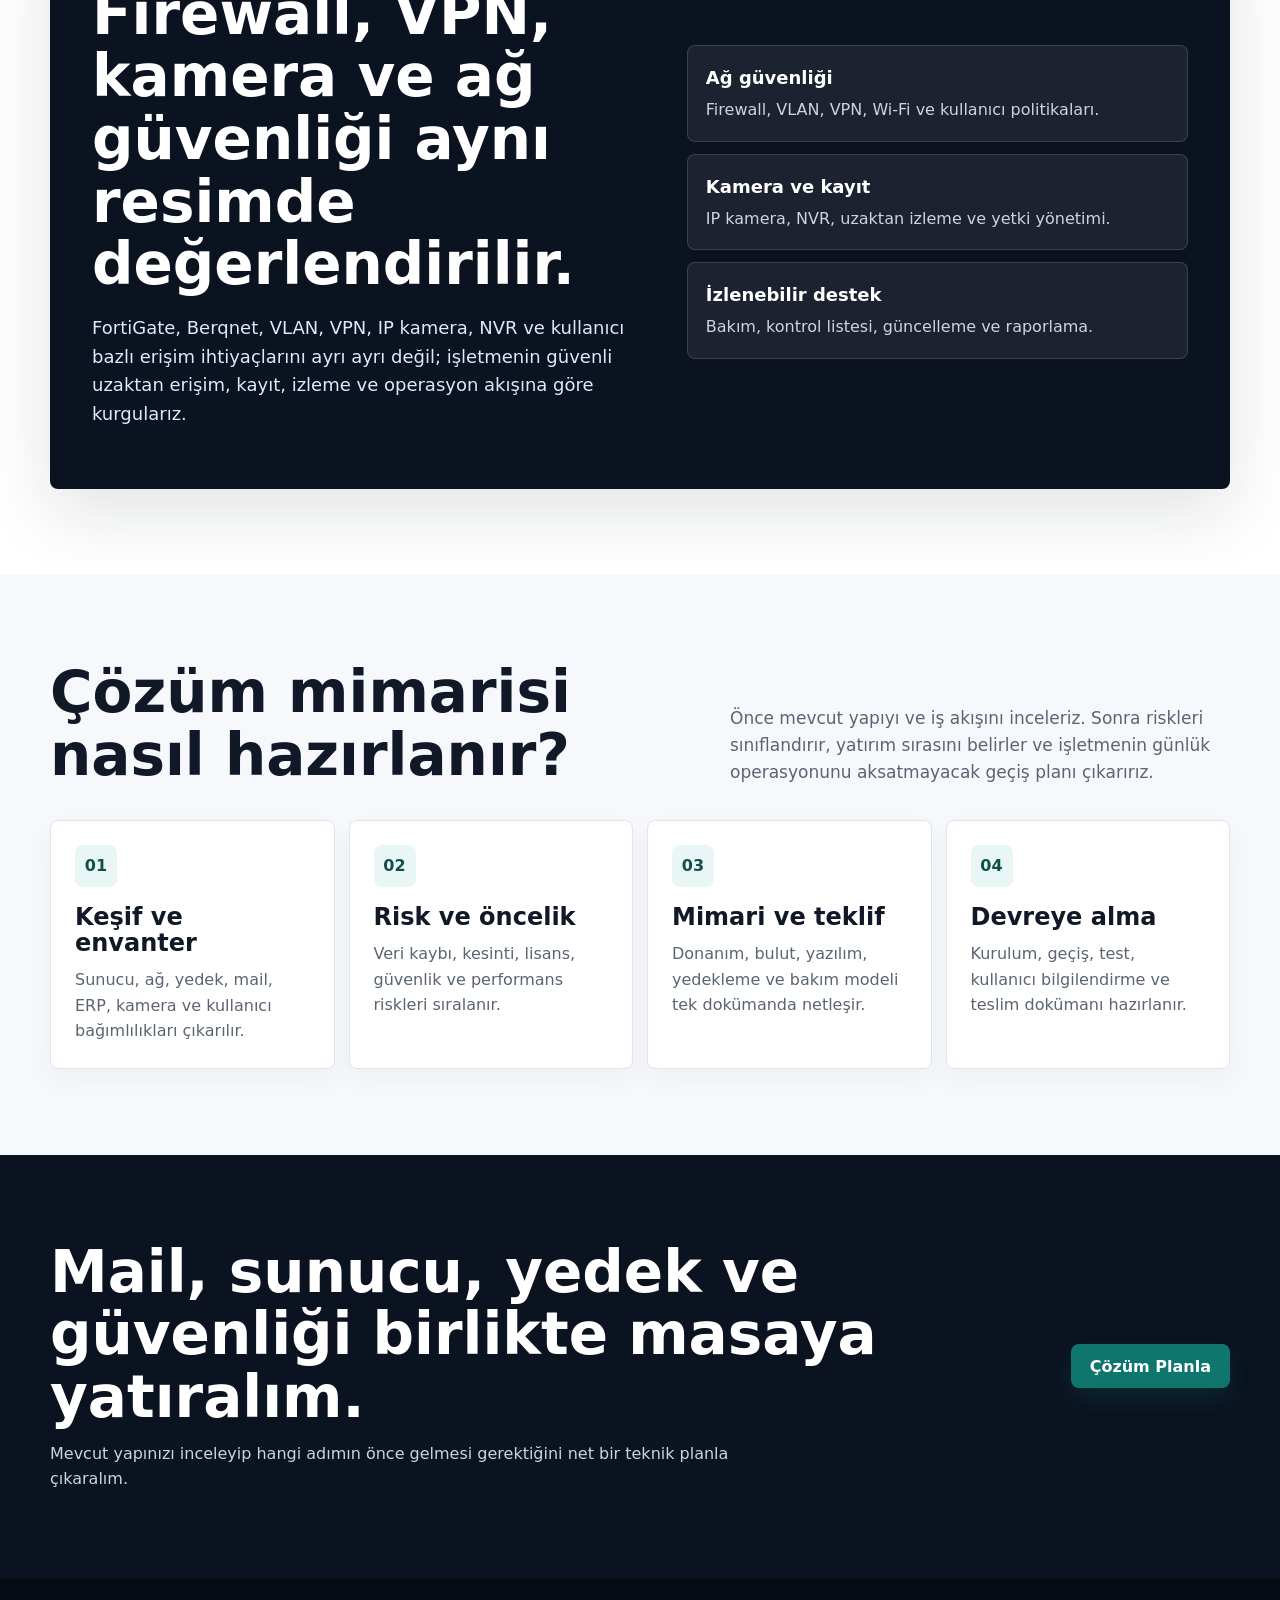
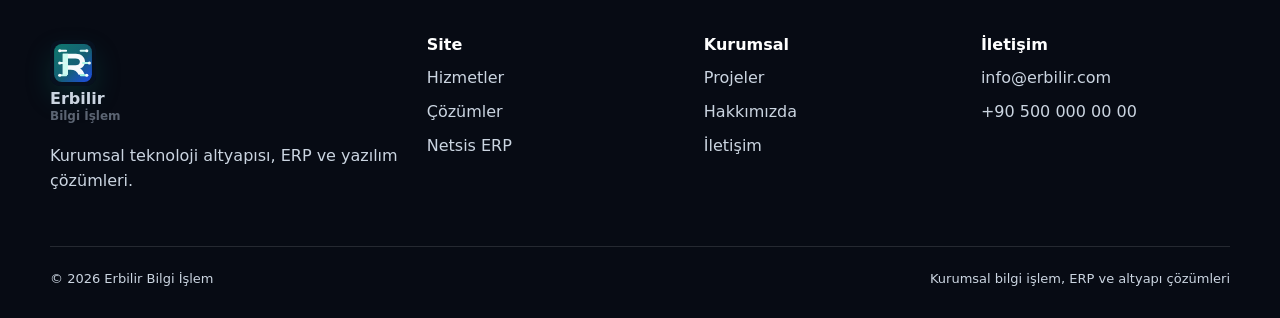
==== commit c72f0670: "Normalize portfolio and project cards" ====
--- a/cozumler.html
+++ b/cozumler.html
@@ -24,7 +24,7 @@
       <div class="container">
         <div class="section-head"><h2>Çözüm portföyü</h2><p>KOBİ ve kurumsal ekiplerin en çok ihtiyaç duyduğu altyapı, bulut, güvenlik, ERP ve yazılım başlıklarını ölçülebilir çıktılarla tek teknik yönetim altında toplarız.</p></div>
         <div class="solution-portfolio">
-          <article class="portfolio-card featured"><img src="assets/img/solutions-visual.png" alt="Kurumsal bilgi işlem altyapısı ve çözüm mimarisi"><div><span class="solution-kicker">Altyapı yönetimi</span><h3>KOBİ Teknoloji Omurgası</h3><p>Domain, dosya paylaşımı, kullanıcı yetkileri, güvenli ağ, yedekleme ve temel sunucu servisleri birlikte ele alınır. Amaç işletmenin günlük çalışmasını taşıyan omurgayı sade, belgeli ve yönetilebilir hale getirmektir.</p><ul class="mini-list"><li>Mevcut sistem envanteri ve risk haritası</li><li>Sunucu, kullanıcı, yetki ve dosya yapısı düzeni</li><li>Bakım, izleme ve teslim dokümantasyonu</li></ul><div class="tags"><span class="tag">Windows Server</span><span class="tag">Active Directory</span><span class="tag">Network</span><span class="tag">Backup</span></div></div></article>
+          <article class="portfolio-card"><img src="assets/img/solutions-visual.png" alt="Kurumsal bilgi işlem altyapısı ve çözüm mimarisi"><div><span class="solution-kicker">Altyapı yönetimi</span><h3>KOBİ Teknoloji Omurgası</h3><p>Domain, dosya paylaşımı, kullanıcı yetkileri, güvenli ağ, yedekleme ve temel sunucu servisleri birlikte ele alınır. Amaç işletmenin günlük çalışmasını taşıyan omurgayı sade, belgeli ve yönetilebilir hale getirmektir.</p><ul class="mini-list"><li>Mevcut sistem envanteri ve risk haritası</li><li>Sunucu, kullanıcı, yetki ve dosya yapısı düzeni</li><li>Bakım, izleme ve teslim dokümantasyonu</li></ul><div class="tags"><span class="tag">Windows Server</span><span class="tag">Active Directory</span><span class="tag">Network</span><span class="tag">Backup</span></div></div></article>
           <article class="portfolio-card"><img src="assets/img/project-server-migration.png" alt="Sunucu taşıma ve sanallaştırma çözümü"><div><span class="solution-kicker">Sunucu geçişi</span><h3>Server, Cloud Server ve Sanallaştırma</h3><p>Fiziksel sunucu yenileme, Hyper-V, VMware veya cloud server geçişlerinde kesinti penceresi, geri dönüş planı ve kullanıcı etkisi önceden netleştirilir.</p><ul class="mini-list"><li>Uygulama ve veri bağımlılığı analizi</li><li>Cloud server veya lokal sunucu mimarisi</li><li>Test, canlı geçiş ve teslim planı</li></ul></div></article>
           <article class="portfolio-card"><img src="assets/img/project-cloud-backup.png" alt="Bulut backup ve felaket kurtarma çözümü"><div><span class="solution-kicker">Veri güvenliği</span><h3>Bulut Backup ve Felaket Kurtarma</h3><p>Yedekleme yapısı sadece dosya kopyası olarak değil, geri dönüşü test edilebilir bir iş sürekliliği sistemi olarak tasarlanır.</p><ul class="mini-list"><li>Yerel NAS ve offsite bulut kopya</li><li>Microsoft 365 posta kutusu yedeği</li><li>Periyodik geri dönüş testi ve rapor</li></ul></div></article>
           <article class="portfolio-card"><img src="assets/img/project-network-security.png" alt="Firewall VPN ve ağ güvenliği çözümü"><div><span class="solution-kicker">Güvenli erişim</span><h3>Firewall, VPN ve Network Güvenliği</h3><p>Firewall, VLAN, VPN, kablosuz ağ ve kullanıcı politikaları birlikte kurgulanır. Uzak erişim ve şube bağlantıları kontrollü hale getirilir.</p><ul class="mini-list"><li>FortiGate, Berqnet ve firewall politikaları</li><li>VPN, VLAN ve kullanıcı bazlı erişim</li><li>Wi-Fi, switch ve ağ segmentasyonu</li></ul></div></article>
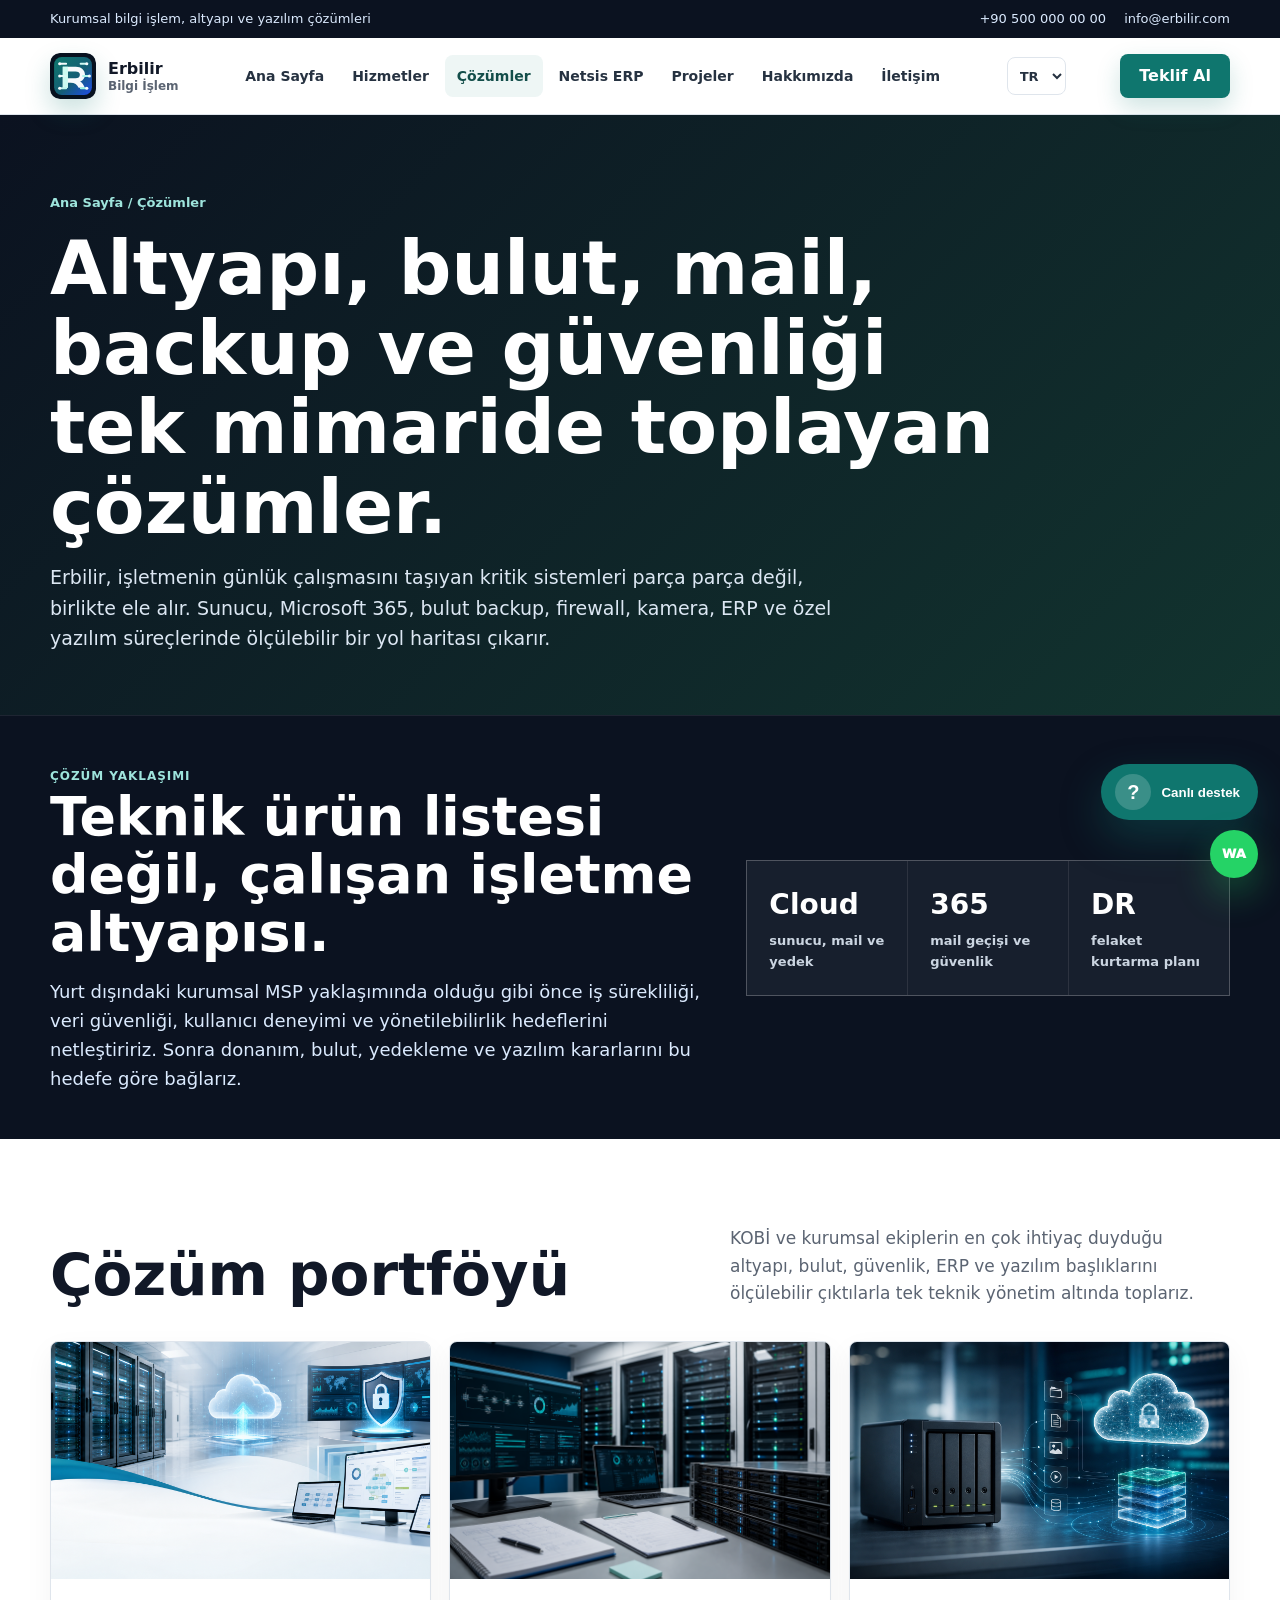
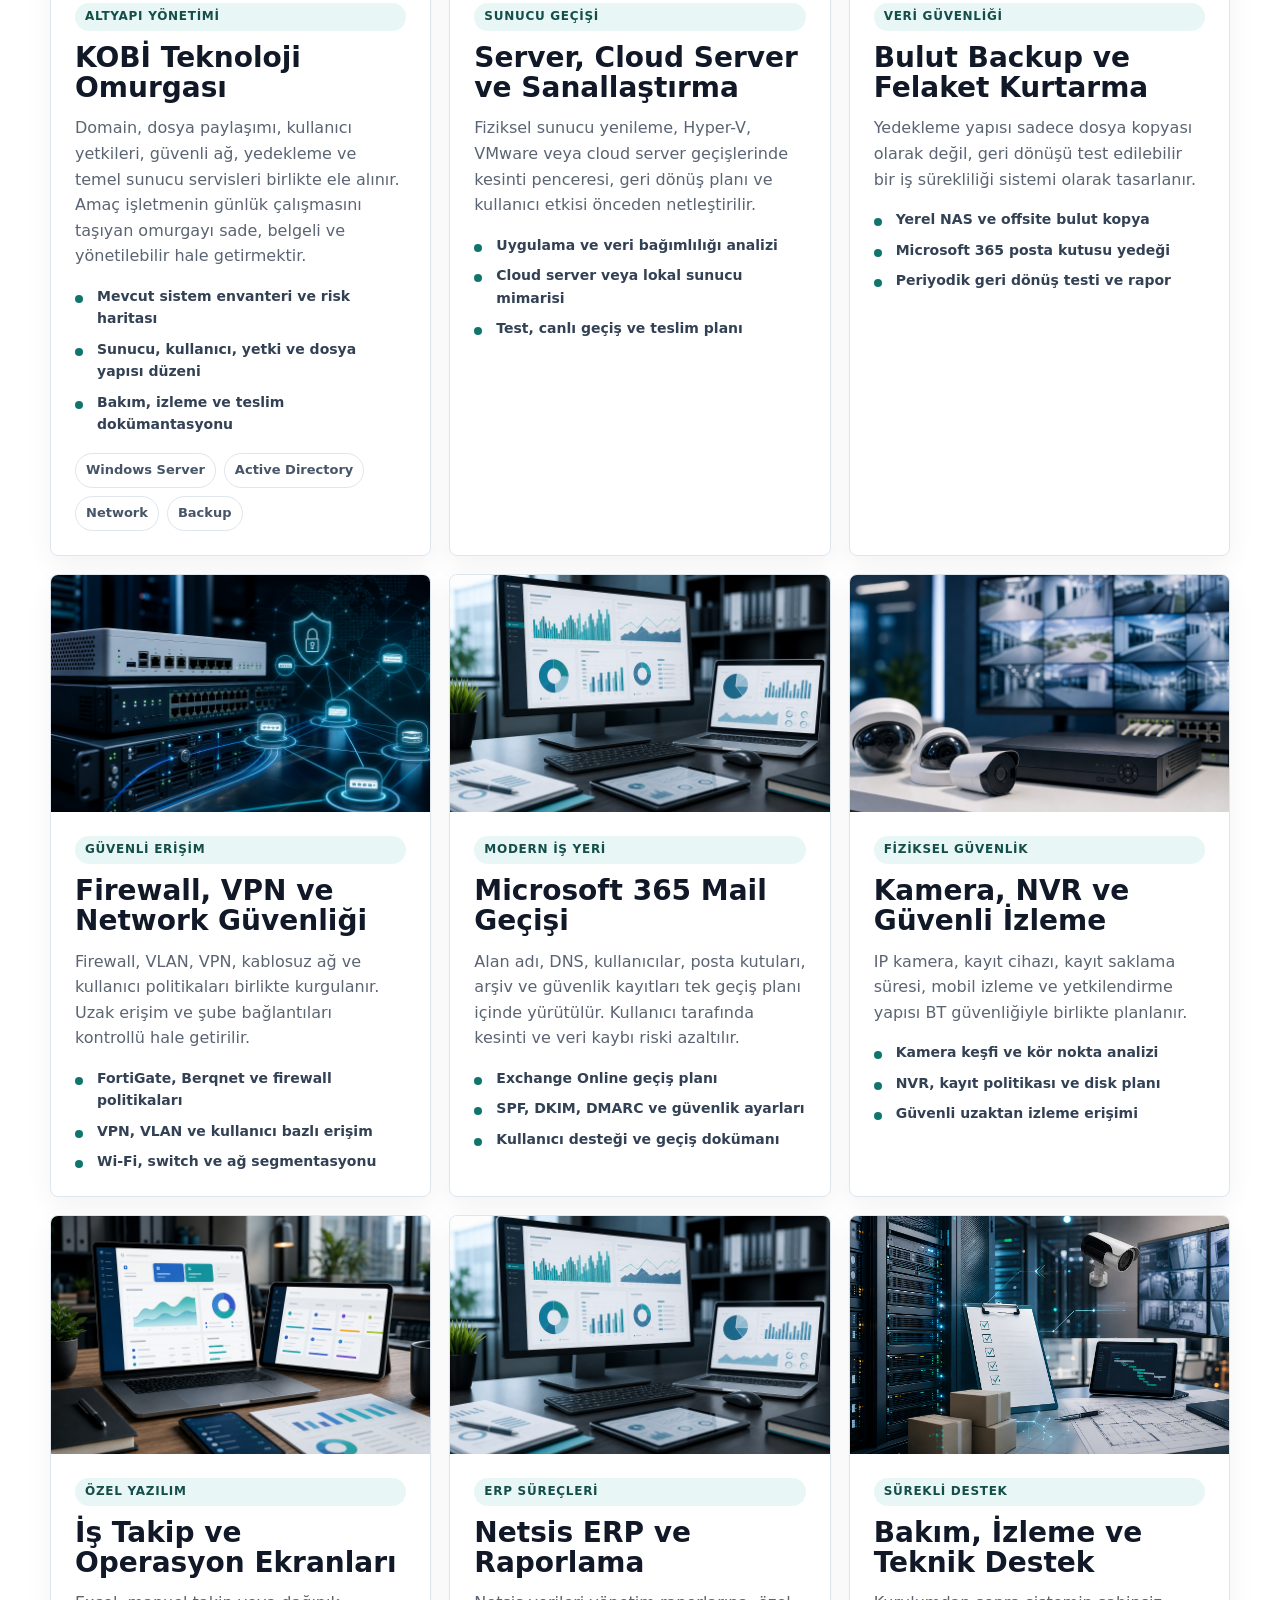
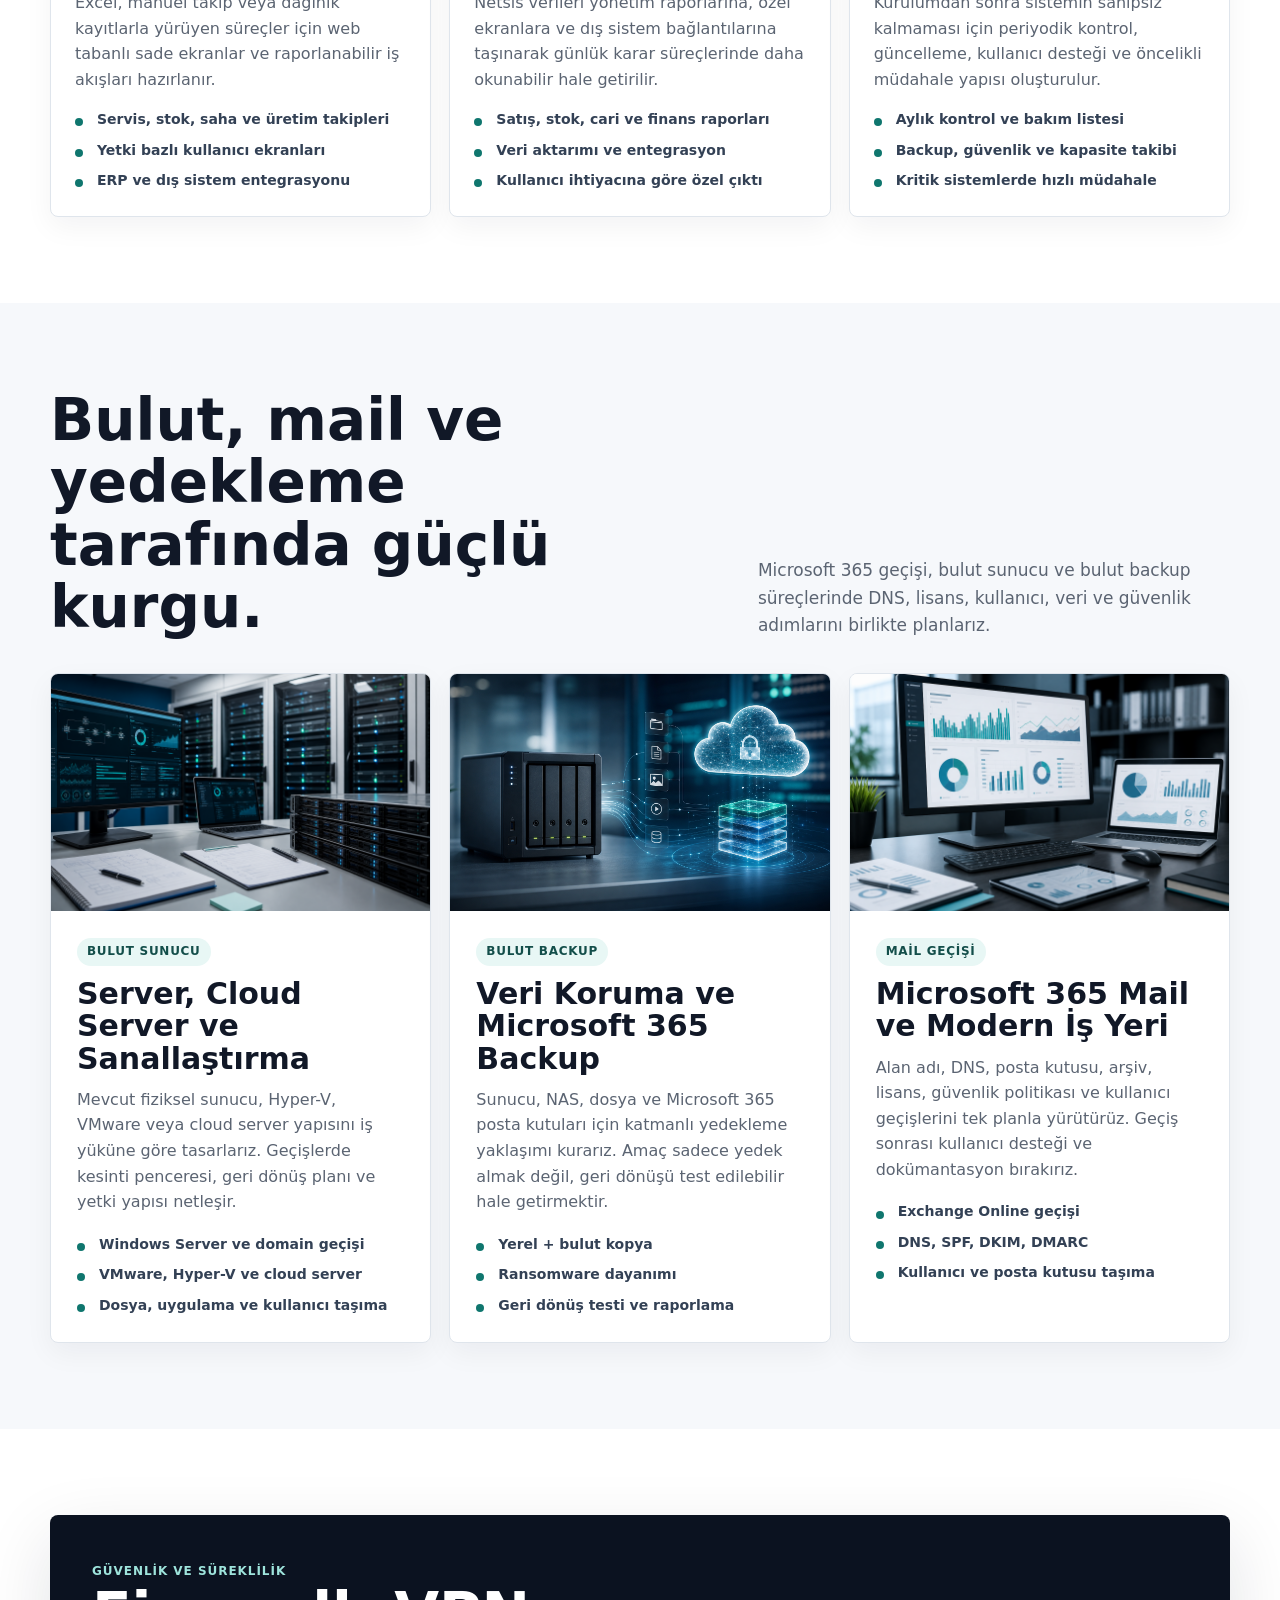
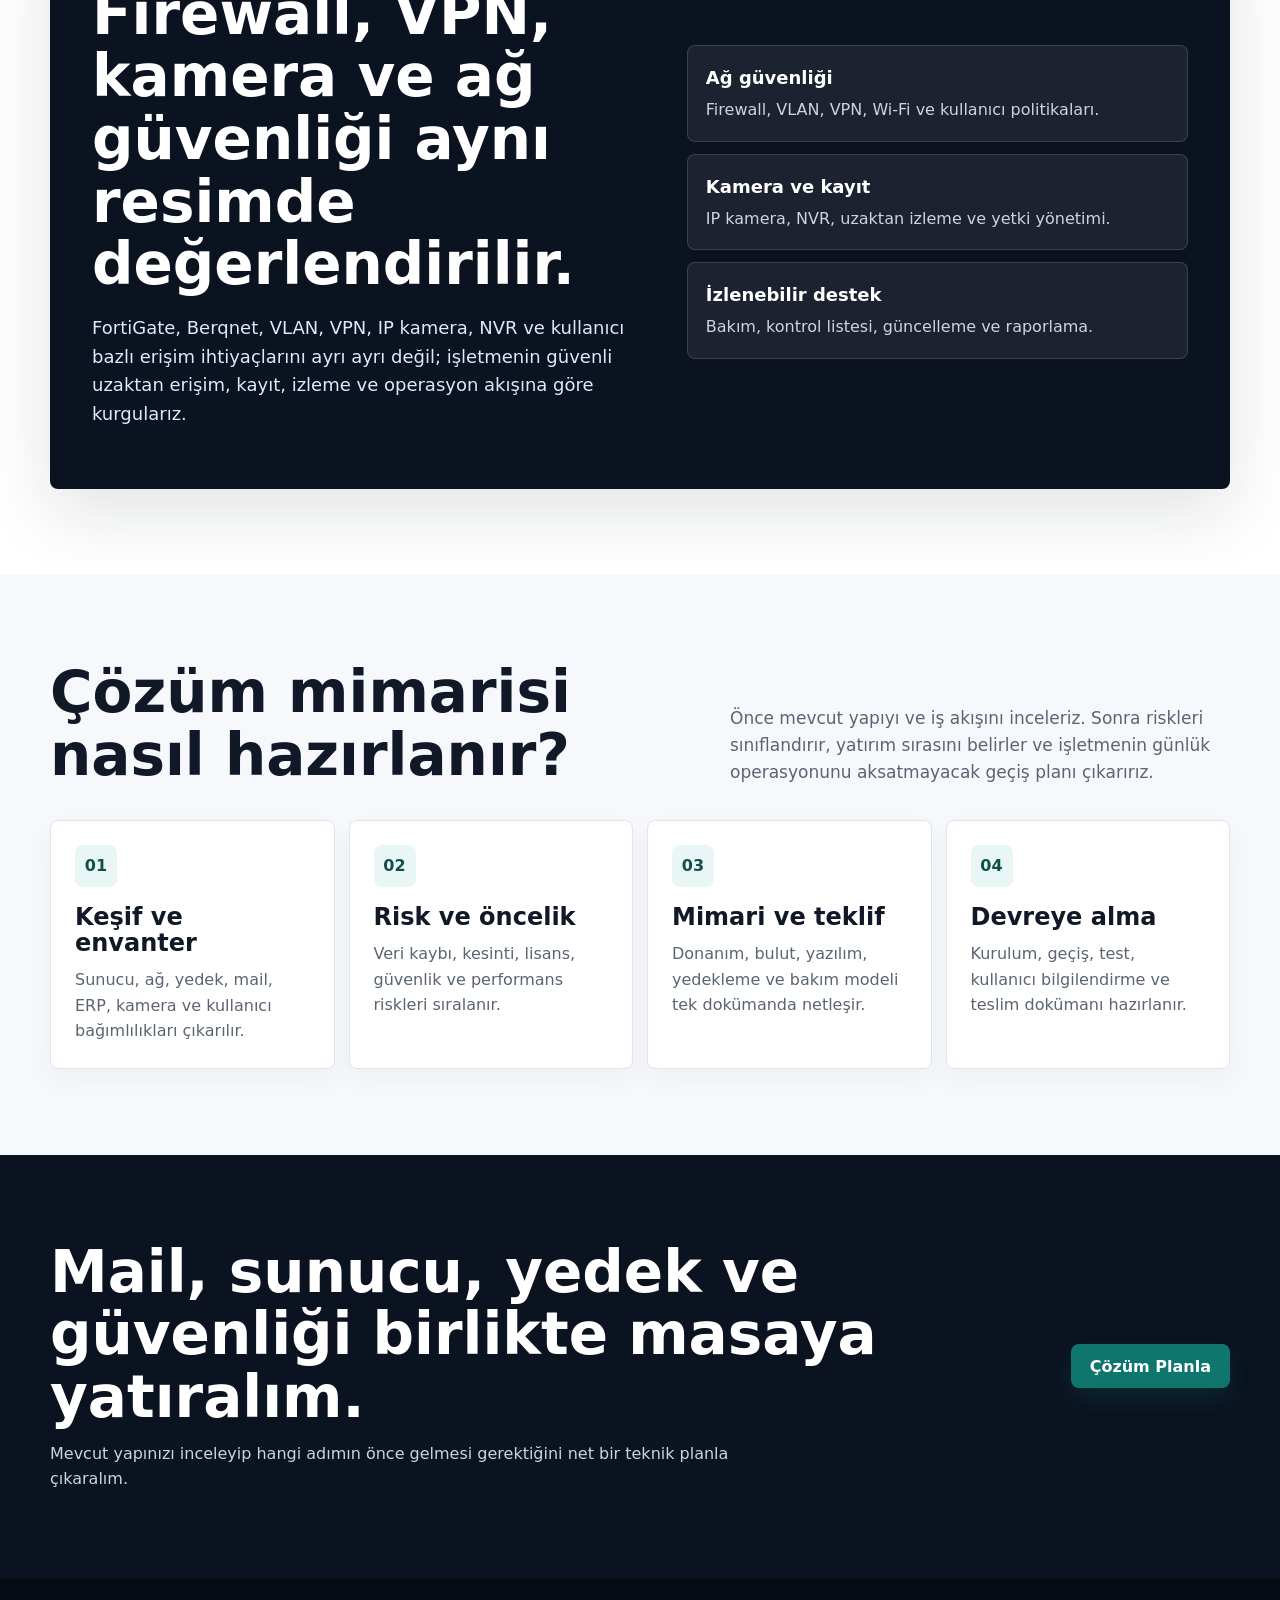
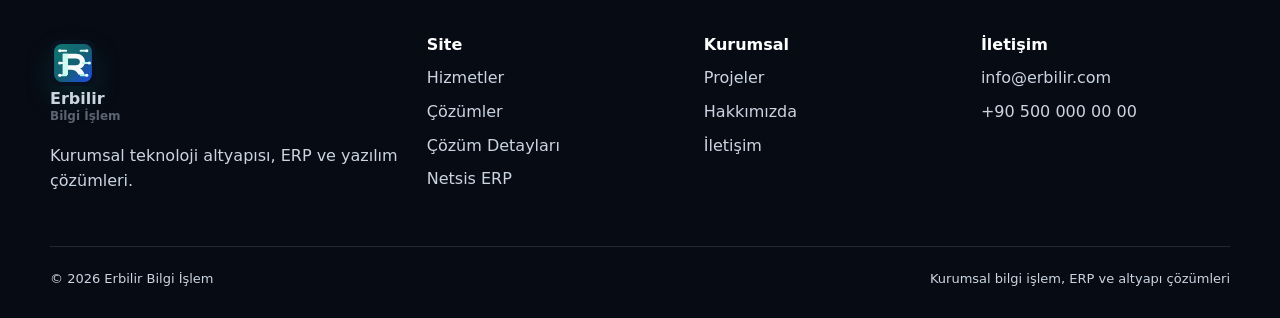
==== commit 8b430de6: "Add clean URLs and solution detail content" ====
--- a/cozumler.html
+++ b/cozumler.html
@@ -1,9 +1,9 @@
 <!doctype html>
 <html lang="tr">
-<head><meta charset="utf-8"><meta name="viewport" content="width=device-width, initial-scale=1"><title>Çözümler | Erbilir Bilgi İşlem</title><meta name="description" content="Erbilir'in kurumsal altyapı, yedekleme, güvenlik, kamera, ERP ve özel yazılım çözüm paketleri."><meta property="og:title" content="Çözümler | Erbilir Bilgi İşlem"><meta property="og:description" content="Altyapı, bulut, Microsoft 365 mail, backup ve güvenlik çözümleri."><meta property="og:type" content="website"><meta property="og:url" content="https://erbilir.com/cozumler.html"><meta property="og:image" content="https://erbilir.com/assets/img/solutions-visual.png"><meta name="twitter:card" content="summary_large_image"><link rel="icon" href="assets/img/erbilir-logo.svg" type="image/svg+xml"><link rel="stylesheet" href="styles.css"></head>
+<head><meta charset="utf-8"><meta name="viewport" content="width=device-width, initial-scale=1"><title>Çözümler | Erbilir Bilgi İşlem</title><meta name="description" content="Erbilir'in kurumsal altyapı, yedekleme, güvenlik, kamera, ERP ve özel yazılım çözüm paketleri."><link rel="canonical" href="https://erbilir.com/cozumler"><meta property="og:title" content="Çözümler | Erbilir Bilgi İşlem"><meta property="og:description" content="Altyapı, bulut, Microsoft 365 mail, backup ve güvenlik çözümleri."><meta property="og:type" content="website"><meta property="og:url" content="https://erbilir.com/cozumler"><meta property="og:image" content="https://erbilir.com/assets/img/solutions-visual.png"><meta name="twitter:card" content="summary_large_image"><link rel="icon" href="assets/img/erbilir-logo.svg" type="image/svg+xml"><link rel="stylesheet" href="styles.css"></head>
 <body>
   <div class="topbar"><div class="topbar-inner"><span>Kurumsal bilgi işlem, altyapı ve yazılım çözümleri</span><div class="topbar-links"><a href="tel:+905000000000">+90 500 000 00 00</a><a href="mailto:info@erbilir.com">info@erbilir.com</a></div></div></div>
-  <header class="site-header"><div class="nav-inner"><a class="brand" href="index.html"><span class="brand-mark"><img src="assets/img/erbilir-logo.svg" alt="" aria-hidden="true"></span><span>Erbilir<small>Bilgi İşlem</small></span></a><nav class="nav-links"><a href="index.html">Ana Sayfa</a><a href="hizmetler.html">Hizmetler</a><a href="cozumler.html">Çözümler</a><a href="netsis-erp.html">Netsis ERP</a><a href="projeler.html">Projeler</a><a href="hakkimizda.html">Hakkımızda</a><a href="iletisim.html">İletişim</a></nav><a class="nav-cta" href="iletisim.html">Teklif Al</a><button class="menu-toggle" type="button" aria-label="Menüyü aç">☰</button></div></header>
+  <header class="site-header"><div class="nav-inner"><a class="brand" href="/"><span class="brand-mark"><img src="assets/img/erbilir-logo.svg" alt="" aria-hidden="true"></span><span>Erbilir<small>Bilgi İşlem</small></span></a><nav class="nav-links"><a href="/">Ana Sayfa</a><a href="hizmetler">Hizmetler</a><a href="cozumler">Çözümler</a><a href="netsis-erp">Netsis ERP</a><a href="projeler">Projeler</a><a href="hakkimizda">Hakkımızda</a><a href="iletisim">İletişim</a></nav><a class="nav-cta" href="iletisim">Teklif Al</a><button class="menu-toggle" type="button" aria-label="Menüyü aç">☰</button></div></header>
   <main>
     <section class="page-hero"><div class="container"><span class="breadcrumbs">Ana Sayfa / Çözümler</span><h1>Altyapı, bulut, mail, backup ve güvenliği tek mimaride toplayan çözümler.</h1><p>Erbilir, işletmenin günlük çalışmasını taşıyan kritik sistemleri parça parça değil, birlikte ele alır. Sunucu, Microsoft 365, bulut backup, firewall, kamera, ERP ve özel yazılım süreçlerinde ölçülebilir bir yol haritası çıkarır.</p></div></section>
     <section class="solution-overview">
@@ -24,15 +24,15 @@
       <div class="container">
         <div class="section-head"><h2>Çözüm portföyü</h2><p>KOBİ ve kurumsal ekiplerin en çok ihtiyaç duyduğu altyapı, bulut, güvenlik, ERP ve yazılım başlıklarını ölçülebilir çıktılarla tek teknik yönetim altında toplarız.</p></div>
         <div class="solution-portfolio">
-          <article class="portfolio-card"><img src="assets/img/solutions-visual.png" alt="Kurumsal bilgi işlem altyapısı ve çözüm mimarisi"><div><span class="solution-kicker">Altyapı yönetimi</span><h3>KOBİ Teknoloji Omurgası</h3><p>Domain, dosya paylaşımı, kullanıcı yetkileri, güvenli ağ, yedekleme ve temel sunucu servisleri birlikte ele alınır. Amaç işletmenin günlük çalışmasını taşıyan omurgayı sade, belgeli ve yönetilebilir hale getirmektir.</p><ul class="mini-list"><li>Mevcut sistem envanteri ve risk haritası</li><li>Sunucu, kullanıcı, yetki ve dosya yapısı düzeni</li><li>Bakım, izleme ve teslim dokümantasyonu</li></ul><div class="tags"><span class="tag">Windows Server</span><span class="tag">Active Directory</span><span class="tag">Network</span><span class="tag">Backup</span></div></div></article>
-          <article class="portfolio-card"><img src="assets/img/project-server-migration.png" alt="Sunucu taşıma ve sanallaştırma çözümü"><div><span class="solution-kicker">Sunucu geçişi</span><h3>Server, Cloud Server ve Sanallaştırma</h3><p>Fiziksel sunucu yenileme, Hyper-V, VMware veya cloud server geçişlerinde kesinti penceresi, geri dönüş planı ve kullanıcı etkisi önceden netleştirilir.</p><ul class="mini-list"><li>Uygulama ve veri bağımlılığı analizi</li><li>Cloud server veya lokal sunucu mimarisi</li><li>Test, canlı geçiş ve teslim planı</li></ul></div></article>
-          <article class="portfolio-card"><img src="assets/img/project-cloud-backup.png" alt="Bulut backup ve felaket kurtarma çözümü"><div><span class="solution-kicker">Veri güvenliği</span><h3>Bulut Backup ve Felaket Kurtarma</h3><p>Yedekleme yapısı sadece dosya kopyası olarak değil, geri dönüşü test edilebilir bir iş sürekliliği sistemi olarak tasarlanır.</p><ul class="mini-list"><li>Yerel NAS ve offsite bulut kopya</li><li>Microsoft 365 posta kutusu yedeği</li><li>Periyodik geri dönüş testi ve rapor</li></ul></div></article>
-          <article class="portfolio-card"><img src="assets/img/project-network-security.png" alt="Firewall VPN ve ağ güvenliği çözümü"><div><span class="solution-kicker">Güvenli erişim</span><h3>Firewall, VPN ve Network Güvenliği</h3><p>Firewall, VLAN, VPN, kablosuz ağ ve kullanıcı politikaları birlikte kurgulanır. Uzak erişim ve şube bağlantıları kontrollü hale getirilir.</p><ul class="mini-list"><li>FortiGate, Berqnet ve firewall politikaları</li><li>VPN, VLAN ve kullanıcı bazlı erişim</li><li>Wi-Fi, switch ve ağ segmentasyonu</li></ul></div></article>
-          <article class="portfolio-card"><img src="assets/img/project-erp-reporting.png" alt="Microsoft 365 mail geçişi ve ERP raporlama çözümü"><div><span class="solution-kicker">Modern iş yeri</span><h3>Microsoft 365 Mail Geçişi</h3><p>Alan adı, DNS, kullanıcılar, posta kutuları, arşiv ve güvenlik kayıtları tek geçiş planı içinde yürütülür. Kullanıcı tarafında kesinti ve veri kaybı riski azaltılır.</p><ul class="mini-list"><li>Exchange Online geçiş planı</li><li>SPF, DKIM, DMARC ve güvenlik ayarları</li><li>Kullanıcı desteği ve geçiş dokümanı</li></ul></div></article>
-          <article class="portfolio-card"><img src="assets/img/project-camera-security.png" alt="IP kamera ve kayıt güvenliği çözümü"><div><span class="solution-kicker">Fiziksel güvenlik</span><h3>Kamera, NVR ve Güvenli İzleme</h3><p>IP kamera, kayıt cihazı, kayıt saklama süresi, mobil izleme ve yetkilendirme yapısı BT güvenliğiyle birlikte planlanır.</p><ul class="mini-list"><li>Kamera keşfi ve kör nokta analizi</li><li>NVR, kayıt politikası ve disk planı</li><li>Güvenli uzaktan izleme erişimi</li></ul></div></article>
-          <article class="portfolio-card"><img src="assets/img/project-custom-software.png" alt="Özel yazılım ve iş takip çözümü"><div><span class="solution-kicker">Özel yazılım</span><h3>İş Takip ve Operasyon Ekranları</h3><p>Excel, manuel takip veya dağınık kayıtlarla yürüyen süreçler için web tabanlı sade ekranlar ve raporlanabilir iş akışları hazırlanır.</p><ul class="mini-list"><li>Servis, stok, saha ve üretim takipleri</li><li>Yetki bazlı kullanıcı ekranları</li><li>ERP ve dış sistem entegrasyonu</li></ul></div></article>
-          <article class="portfolio-card"><img src="assets/img/project-erp-reporting.png" alt="Netsis ERP entegrasyonu ve raporlama çözümü"><div><span class="solution-kicker">ERP süreçleri</span><h3>Netsis ERP ve Raporlama</h3><p>Netsis verileri yönetim raporlarına, özel ekranlara ve dış sistem bağlantılarına taşınarak günlük karar süreçlerinde daha okunabilir hale getirilir.</p><ul class="mini-list"><li>Satış, stok, cari ve finans raporları</li><li>Veri aktarımı ve entegrasyon</li><li>Kullanıcı ihtiyacına göre özel çıktı</li></ul></div></article>
-          <article class="portfolio-card"><img src="assets/img/projects-visual.png" alt="Bakım izleme ve sürekli destek çözümü"><div><span class="solution-kicker">Sürekli destek</span><h3>Bakım, İzleme ve Teknik Destek</h3><p>Kurulumdan sonra sistemin sahipsiz kalmaması için periyodik kontrol, güncelleme, kullanıcı desteği ve öncelikli müdahale yapısı oluşturulur.</p><ul class="mini-list"><li>Aylık kontrol ve bakım listesi</li><li>Backup, güvenlik ve kapasite takibi</li><li>Kritik sistemlerde hızlı müdahale</li></ul></div></article>
+          <a class="portfolio-card" href="cozum-detaylari#kobi-teknoloji-omurgasi"><img src="assets/img/solutions-visual.png" alt="Kurumsal bilgi işlem altyapısı ve çözüm mimarisi"><div><span class="solution-kicker">Altyapı yönetimi</span><h3>KOBİ Teknoloji Omurgası</h3><p>Domain, dosya paylaşımı, kullanıcı yetkileri, güvenli ağ, yedekleme ve temel sunucu servisleri birlikte ele alınır. Amaç işletmenin günlük çalışmasını taşıyan omurgayı sade, belgeli ve yönetilebilir hale getirmektir.</p><ul class="mini-list"><li>Mevcut sistem envanteri ve risk haritası</li><li>Sunucu, kullanıcı, yetki ve dosya yapısı düzeni</li><li>Bakım, izleme ve teslim dokümantasyonu</li></ul><div class="tags"><span class="tag">Windows Server</span><span class="tag">Active Directory</span><span class="tag">Network</span><span class="tag">Backup</span></div></div></a>
+          <a class="portfolio-card" href="cozum-detaylari#sunucu-cloud-sanallastirma"><img src="assets/img/project-server-migration.png" alt="Sunucu taşıma ve sanallaştırma çözümü"><div><span class="solution-kicker">Sunucu geçişi</span><h3>Server, Cloud Server ve Sanallaştırma</h3><p>Fiziksel sunucu yenileme, Hyper-V, VMware veya cloud server geçişlerinde kesinti penceresi, geri dönüş planı ve kullanıcı etkisi önceden netleştirilir.</p><ul class="mini-list"><li>Uygulama ve veri bağımlılığı analizi</li><li>Cloud server veya lokal sunucu mimarisi</li><li>Test, canlı geçiş ve teslim planı</li></ul></div></a>
+          <a class="portfolio-card" href="cozum-detaylari#bulut-backup-felaket-kurtarma"><img src="assets/img/project-cloud-backup.png" alt="Bulut backup ve felaket kurtarma çözümü"><div><span class="solution-kicker">Veri güvenliği</span><h3>Bulut Backup ve Felaket Kurtarma</h3><p>Yedekleme yapısı sadece dosya kopyası olarak değil, geri dönüşü test edilebilir bir iş sürekliliği sistemi olarak tasarlanır.</p><ul class="mini-list"><li>Yerel NAS ve offsite bulut kopya</li><li>Microsoft 365 posta kutusu yedeği</li><li>Periyodik geri dönüş testi ve rapor</li></ul></div></a>
+          <a class="portfolio-card" href="cozum-detaylari#firewall-vpn-network"><img src="assets/img/project-network-security.png" alt="Firewall VPN ve ağ güvenliği çözümü"><div><span class="solution-kicker">Güvenli erişim</span><h3>Firewall, VPN ve Network Güvenliği</h3><p>Firewall, VLAN, VPN, kablosuz ağ ve kullanıcı politikaları birlikte kurgulanır. Uzak erişim ve şube bağlantıları kontrollü hale getirilir.</p><ul class="mini-list"><li>FortiGate, Berqnet ve firewall politikaları</li><li>VPN, VLAN ve kullanıcı bazlı erişim</li><li>Wi-Fi, switch ve ağ segmentasyonu</li></ul></div></a>
+          <a class="portfolio-card" href="cozum-detaylari#microsoft-365-mail-gecisi"><img src="assets/img/project-erp-reporting.png" alt="Microsoft 365 mail geçişi ve ERP raporlama çözümü"><div><span class="solution-kicker">Modern iş yeri</span><h3>Microsoft 365 Mail Geçişi</h3><p>Alan adı, DNS, kullanıcılar, posta kutuları, arşiv ve güvenlik kayıtları tek geçiş planı içinde yürütülür. Kullanıcı tarafında kesinti ve veri kaybı riski azaltılır.</p><ul class="mini-list"><li>Exchange Online geçiş planı</li><li>SPF, DKIM, DMARC ve güvenlik ayarları</li><li>Kullanıcı desteği ve geçiş dokümanı</li></ul></div></a>
+          <a class="portfolio-card" href="cozum-detaylari#kamera-nvr-guvenli-izleme"><img src="assets/img/project-camera-security.png" alt="IP kamera ve kayıt güvenliği çözümü"><div><span class="solution-kicker">Fiziksel güvenlik</span><h3>Kamera, NVR ve Güvenli İzleme</h3><p>IP kamera, kayıt cihazı, kayıt saklama süresi, mobil izleme ve yetkilendirme yapısı BT güvenliğiyle birlikte planlanır.</p><ul class="mini-list"><li>Kamera keşfi ve kör nokta analizi</li><li>NVR, kayıt politikası ve disk planı</li><li>Güvenli uzaktan izleme erişimi</li></ul></div></a>
+          <a class="portfolio-card" href="cozum-detaylari#ozel-yazilim-is-takip"><img src="assets/img/project-custom-software.png" alt="Özel yazılım ve iş takip çözümü"><div><span class="solution-kicker">Özel yazılım</span><h3>İş Takip ve Operasyon Ekranları</h3><p>Excel, manuel takip veya dağınık kayıtlarla yürüyen süreçler için web tabanlı sade ekranlar ve raporlanabilir iş akışları hazırlanır.</p><ul class="mini-list"><li>Servis, stok, saha ve üretim takipleri</li><li>Yetki bazlı kullanıcı ekranları</li><li>ERP ve dış sistem entegrasyonu</li></ul></div></a>
+          <a class="portfolio-card" href="cozum-detaylari#netsis-erp-raporlama"><img src="assets/img/project-erp-reporting.png" alt="Netsis ERP entegrasyonu ve raporlama çözümü"><div><span class="solution-kicker">ERP süreçleri</span><h3>Netsis ERP ve Raporlama</h3><p>Netsis verileri yönetim raporlarına, özel ekranlara ve dış sistem bağlantılarına taşınarak günlük karar süreçlerinde daha okunabilir hale getirilir.</p><ul class="mini-list"><li>Satış, stok, cari ve finans raporları</li><li>Veri aktarımı ve entegrasyon</li><li>Kullanıcı ihtiyacına göre özel çıktı</li></ul></div></a>
+          <a class="portfolio-card" href="cozum-detaylari#bakim-izleme-destek"><img src="assets/img/projects-visual.png" alt="Bakım izleme ve sürekli destek çözümü"><div><span class="solution-kicker">Sürekli destek</span><h3>Bakım, İzleme ve Teknik Destek</h3><p>Kurulumdan sonra sistemin sahipsiz kalmaması için periyodik kontrol, güncelleme, kullanıcı desteği ve öncelikli müdahale yapısı oluşturulur.</p><ul class="mini-list"><li>Aylık kontrol ve bakım listesi</li><li>Backup, güvenlik ve kapasite takibi</li><li>Kritik sistemlerde hızlı müdahale</li></ul></div></a>
         </div>
       </div>
     </section>
@@ -71,7 +71,7 @@
         </div>
       </div>
     </section>
-    <section class="section cta"><div class="container"><div><h2>Mail, sunucu, yedek ve güvenliği birlikte masaya yatıralım.</h2><p>Mevcut yapınızı inceleyip hangi adımın önce gelmesi gerektiğini net bir teknik planla çıkaralım.</p></div><a class="btn" href="iletisim.html">Çözüm Planla</a></div></section>
+    <section class="section cta"><div class="container"><div><h2>Mail, sunucu, yedek ve güvenliği birlikte masaya yatıralım.</h2><p>Mevcut yapınızı inceleyip hangi adımın önce gelmesi gerektiğini net bir teknik planla çıkaralım.</p></div><a class="btn" href="iletisim">Çözüm Planla</a></div></section>
   </main>
-  <footer class="footer"><div class="container footer-grid"><div><a class="brand" href="index.html"><span class="brand-mark"><img src="assets/img/erbilir-logo.svg" alt="" aria-hidden="true"></span><span>Erbilir<small>Bilgi İşlem</small></span></a><p>Kurumsal teknoloji altyapısı, ERP ve yazılım çözümleri.</p></div><div><strong>Site</strong><a href="hizmetler.html">Hizmetler</a><a href="cozumler.html">Çözümler</a><a href="netsis-erp.html">Netsis ERP</a></div><div><strong>Kurumsal</strong><a href="projeler.html">Projeler</a><a href="hakkimizda.html">Hakkımızda</a><a href="iletisim.html">İletişim</a></div><div><strong>İletişim</strong><a href="mailto:info@erbilir.com">info@erbilir.com</a><a href="tel:+905000000000">+90 500 000 00 00</a></div></div><div class="container footer-bottom"><span>© <span data-year></span> Erbilir Bilgi İşlem</span><span>Kurumsal bilgi işlem, ERP ve altyapı çözümleri</span></div></footer><script src="script.js"></script>
+  <footer class="footer"><div class="container footer-grid"><div><a class="brand" href="/"><span class="brand-mark"><img src="assets/img/erbilir-logo.svg" alt="" aria-hidden="true"></span><span>Erbilir<small>Bilgi İşlem</small></span></a><p>Kurumsal teknoloji altyapısı, ERP ve yazılım çözümleri.</p></div><div><strong>Site</strong><a href="hizmetler">Hizmetler</a><a href="cozumler">Çözümler</a><a href="cozum-detaylari">Çözüm Detayları</a><a href="netsis-erp">Netsis ERP</a></div><div><strong>Kurumsal</strong><a href="projeler">Projeler</a><a href="hakkimizda">Hakkımızda</a><a href="iletisim">İletişim</a></div><div><strong>İletişim</strong><a href="mailto:info@erbilir.com">info@erbilir.com</a><a href="tel:+905000000000">+90 500 000 00 00</a></div></div><div class="container footer-bottom"><span>© <span data-year></span> Erbilir Bilgi İşlem</span><span>Kurumsal bilgi işlem, ERP ve altyapı çözümleri</span></div></footer><script src="script.js"></script>
 </body></html>
--- a/styles.css
+++ b/styles.css
@@ -285,6 +285,14 @@
   box-shadow: 0 10px 28px rgba(17, 24, 39, .05);
   padding: 24px;
 }
+.project-card {
+  transition: transform .18s ease, box-shadow .18s ease, border-color .18s ease;
+}
+.project-card:hover {
+  transform: translateY(-4px);
+  border-color: rgba(15, 118, 110, .38);
+  box-shadow: 0 18px 40px rgba(17, 24, 39, .10);
+}
 .portfolio-card {
   min-height: 100%;
   display: flex;
@@ -294,6 +302,12 @@
   border-radius: 8px;
   background: #fff;
   box-shadow: 0 10px 28px rgba(17, 24, 39, .05);
+  transition: transform .18s ease, box-shadow .18s ease, border-color .18s ease;
+}
+.portfolio-card:hover {
+  transform: translateY(-4px);
+  border-color: rgba(15, 118, 110, .38);
+  box-shadow: 0 18px 40px rgba(17, 24, 39, .10);
 }
 .portfolio-card img {
   width: 100%;
@@ -458,6 +472,61 @@
   font-size: 16px;
   text-align: center;
   box-shadow: 0 10px 28px rgba(17, 24, 39, .04);
+}
+.ecosystem-section {
+  background: #0b1220;
+  color: #fff;
+}
+.ecosystem-hero {
+  display: grid;
+  grid-template-columns: 1fr auto;
+  gap: 28px;
+  align-items: end;
+  margin-bottom: 28px;
+}
+.ecosystem-hero h2 {
+  font-size: clamp(38px, 4.8vw, 62px);
+  max-width: 900px;
+}
+.ecosystem-hero p {
+  color: #dbeafe;
+  max-width: 760px;
+  font-size: 18px;
+  margin: 16px 0 0;
+}
+.ecosystem-grid {
+  display: grid;
+  grid-template-columns: repeat(5, minmax(0, 1fr));
+  gap: 14px;
+}
+.ecosystem-card {
+  min-height: 190px;
+  display: flex;
+  flex-direction: column;
+  padding: 22px;
+  border: 1px solid rgba(255,255,255,.14);
+  border-radius: 8px;
+  background: rgba(255,255,255,.07);
+}
+.ecosystem-card span {
+  color: #9ee4dc;
+  font-size: 12px;
+  font-weight: 900;
+  text-transform: uppercase;
+  letter-spacing: .06em;
+}
+.ecosystem-card strong {
+  display: block;
+  color: #fff;
+  font-size: 22px;
+  line-height: 1.1;
+  margin-top: 12px;
+}
+.ecosystem-card p {
+  color: #cbd5e1;
+  font-size: 14px;
+  margin: auto 0 0;
+  padding-top: 16px;
 }
 .capability-card {
   background: #fff;
@@ -729,6 +798,69 @@
   display: grid;
   grid-template-columns: .9fr 1.1fr;
   gap: 28px;
+}
+.detail-layout {
+  display: grid;
+  grid-template-columns: 280px 1fr;
+  gap: 28px;
+  align-items: start;
+}
+.detail-nav {
+  position: sticky;
+  top: 100px;
+  display: grid;
+  gap: 8px;
+  padding: 14px;
+  border: 1px solid var(--line);
+  border-radius: 8px;
+  background: #fff;
+  box-shadow: 0 10px 28px rgba(17, 24, 39, .04);
+}
+.detail-nav a {
+  padding: 10px 12px;
+  border-radius: 8px;
+  color: #334155;
+  font-size: 14px;
+  font-weight: 800;
+}
+.detail-nav a:hover {
+  background: #eef6f5;
+  color: var(--brand-dark);
+}
+.detail-stack {
+  display: grid;
+  gap: 22px;
+}
+.detail-panel {
+  scroll-margin-top: 96px;
+  display: grid;
+  grid-template-columns: .72fr 1.28fr;
+  overflow: hidden;
+  border: 1px solid var(--line);
+  border-radius: 8px;
+  background: #fff;
+  box-shadow: 0 10px 28px rgba(17, 24, 39, .05);
+}
+.detail-panel img {
+  width: 100%;
+  height: 100%;
+  min-height: 360px;
+  object-fit: cover;
+}
+.detail-panel > div {
+  padding: 30px;
+}
+.detail-panel h2 {
+  font-size: clamp(30px, 3.4vw, 44px);
+  margin: 12px 0 20px;
+}
+.detail-panel h3 {
+  font-size: 20px;
+  margin: 22px 0 8px;
+}
+.detail-panel p {
+  color: var(--muted);
+  margin: 0;
 }
 .form {
   display: grid;
@@ -889,9 +1021,11 @@
   .nav-links.open { display: flex; }
   .nav-links a { padding: 13px 14px; }
   .nav-cta { display: none; }
-  .hero-metrics, .grid, .visual-grid, .project-grid, .service-card-grid, .capability-grid, .solution-portfolio, .partner-grid, .split, .contact-grid, .footer-grid, .cta .container, .overview-grid, .solution-band, .roadmap-grid, .proof-grid, .proof-list {
+  .hero-metrics, .grid, .visual-grid, .project-grid, .service-card-grid, .capability-grid, .solution-portfolio, .partner-grid, .ecosystem-grid, .ecosystem-hero, .split, .contact-grid, .detail-layout, .detail-panel, .footer-grid, .cta .container, .overview-grid, .solution-band, .roadmap-grid, .proof-grid, .proof-list {
     grid-template-columns: 1fr;
   }
+  .detail-nav { position: static; }
+  .ecosystem-grid { grid-template-columns: repeat(2, minmax(0, 1fr)); }
   .partner-grid { grid-template-columns: repeat(3, minmax(0, 1fr)); }
   .solution-card.featured,
   .portfolio-card.featured,
@@ -901,6 +1035,7 @@
   }
   .solution-card img,
   .portfolio-card.featured img,
+  .detail-panel img,
   .project-card img {
     min-height: 220px;
     aspect-ratio: 16 / 10;
@@ -933,6 +1068,9 @@
   .section { padding: 62px 0; }
   .card, .panel, .solution-band { padding: 22px; }
   .partner-grid { grid-template-columns: repeat(2, minmax(0, 1fr)); }
+  .ecosystem-grid { grid-template-columns: 1fr; }
+  .ecosystem-card { min-height: auto; }
+  .detail-panel > div { padding: 22px; }
   .partner-card { min-height: 66px; font-size: 14px; padding: 14px; }
   .support-widget {
     right: max(12px, env(safe-area-inset-right));
